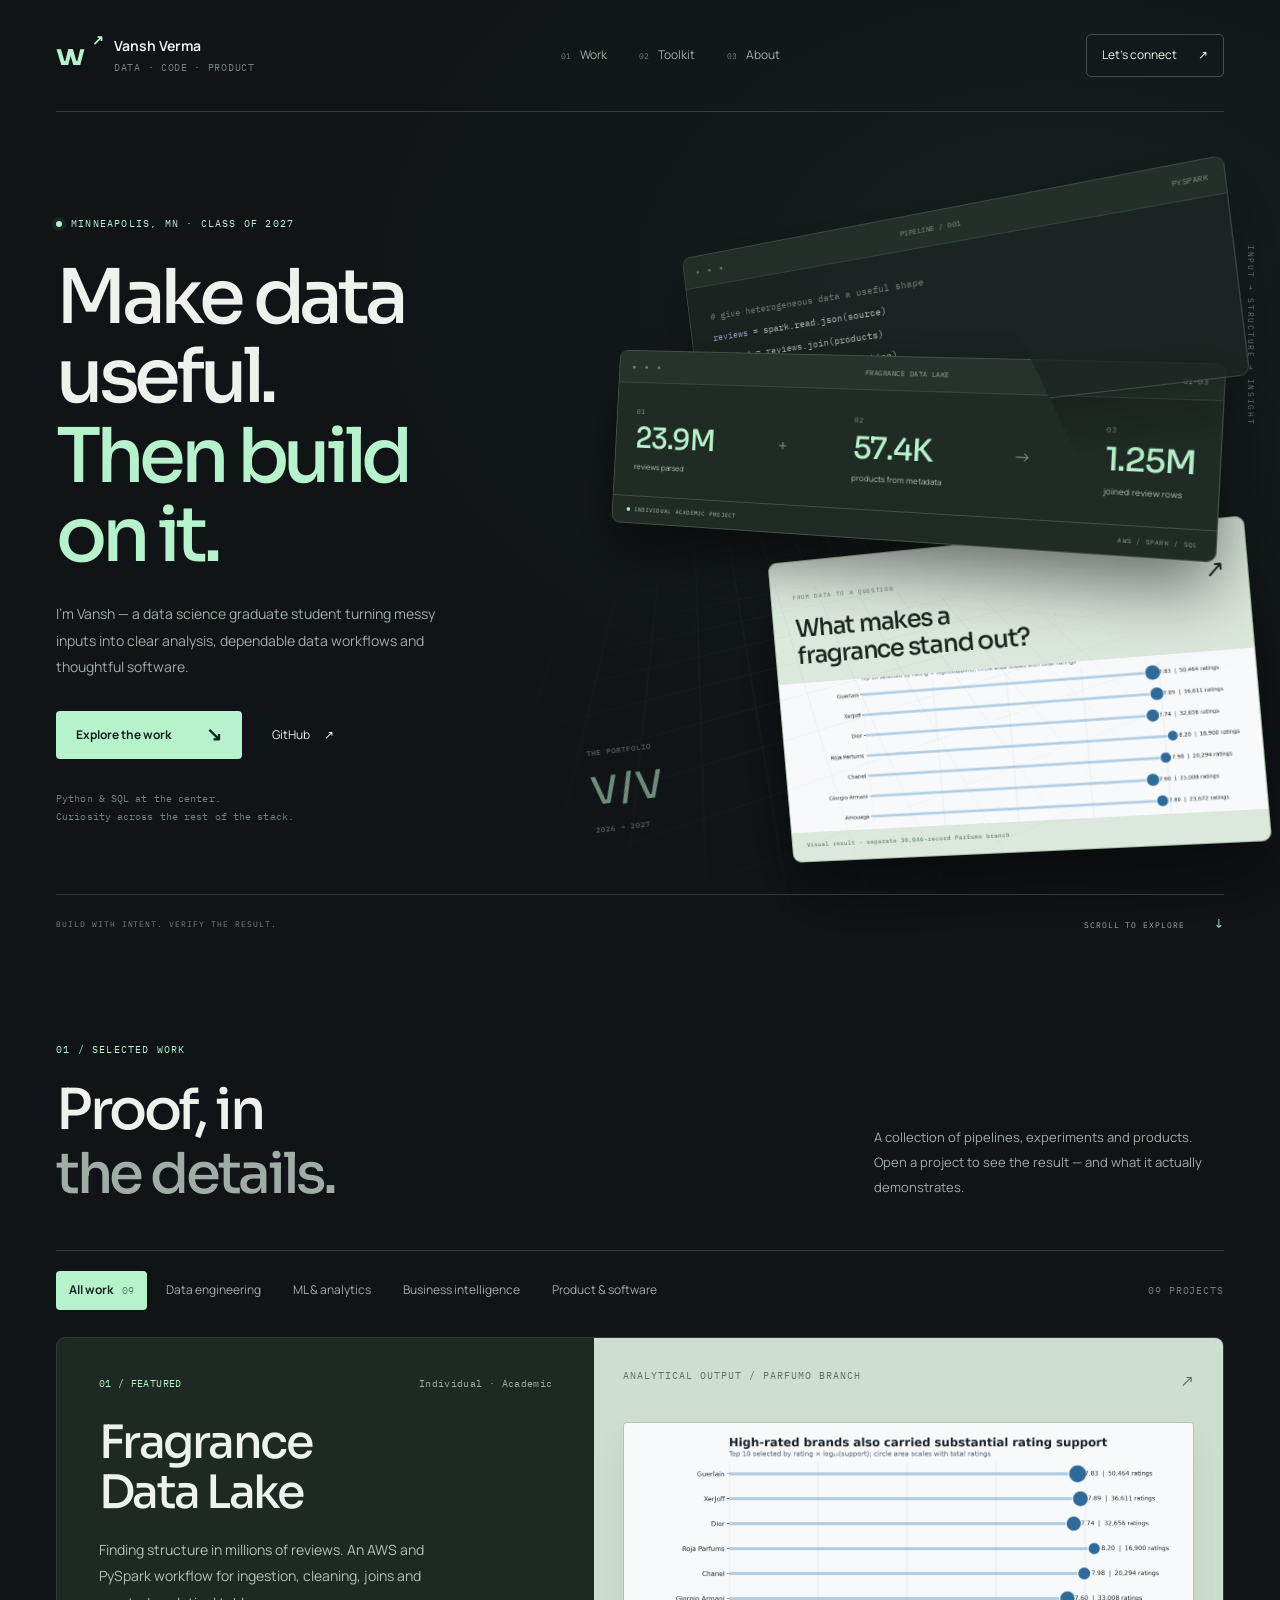
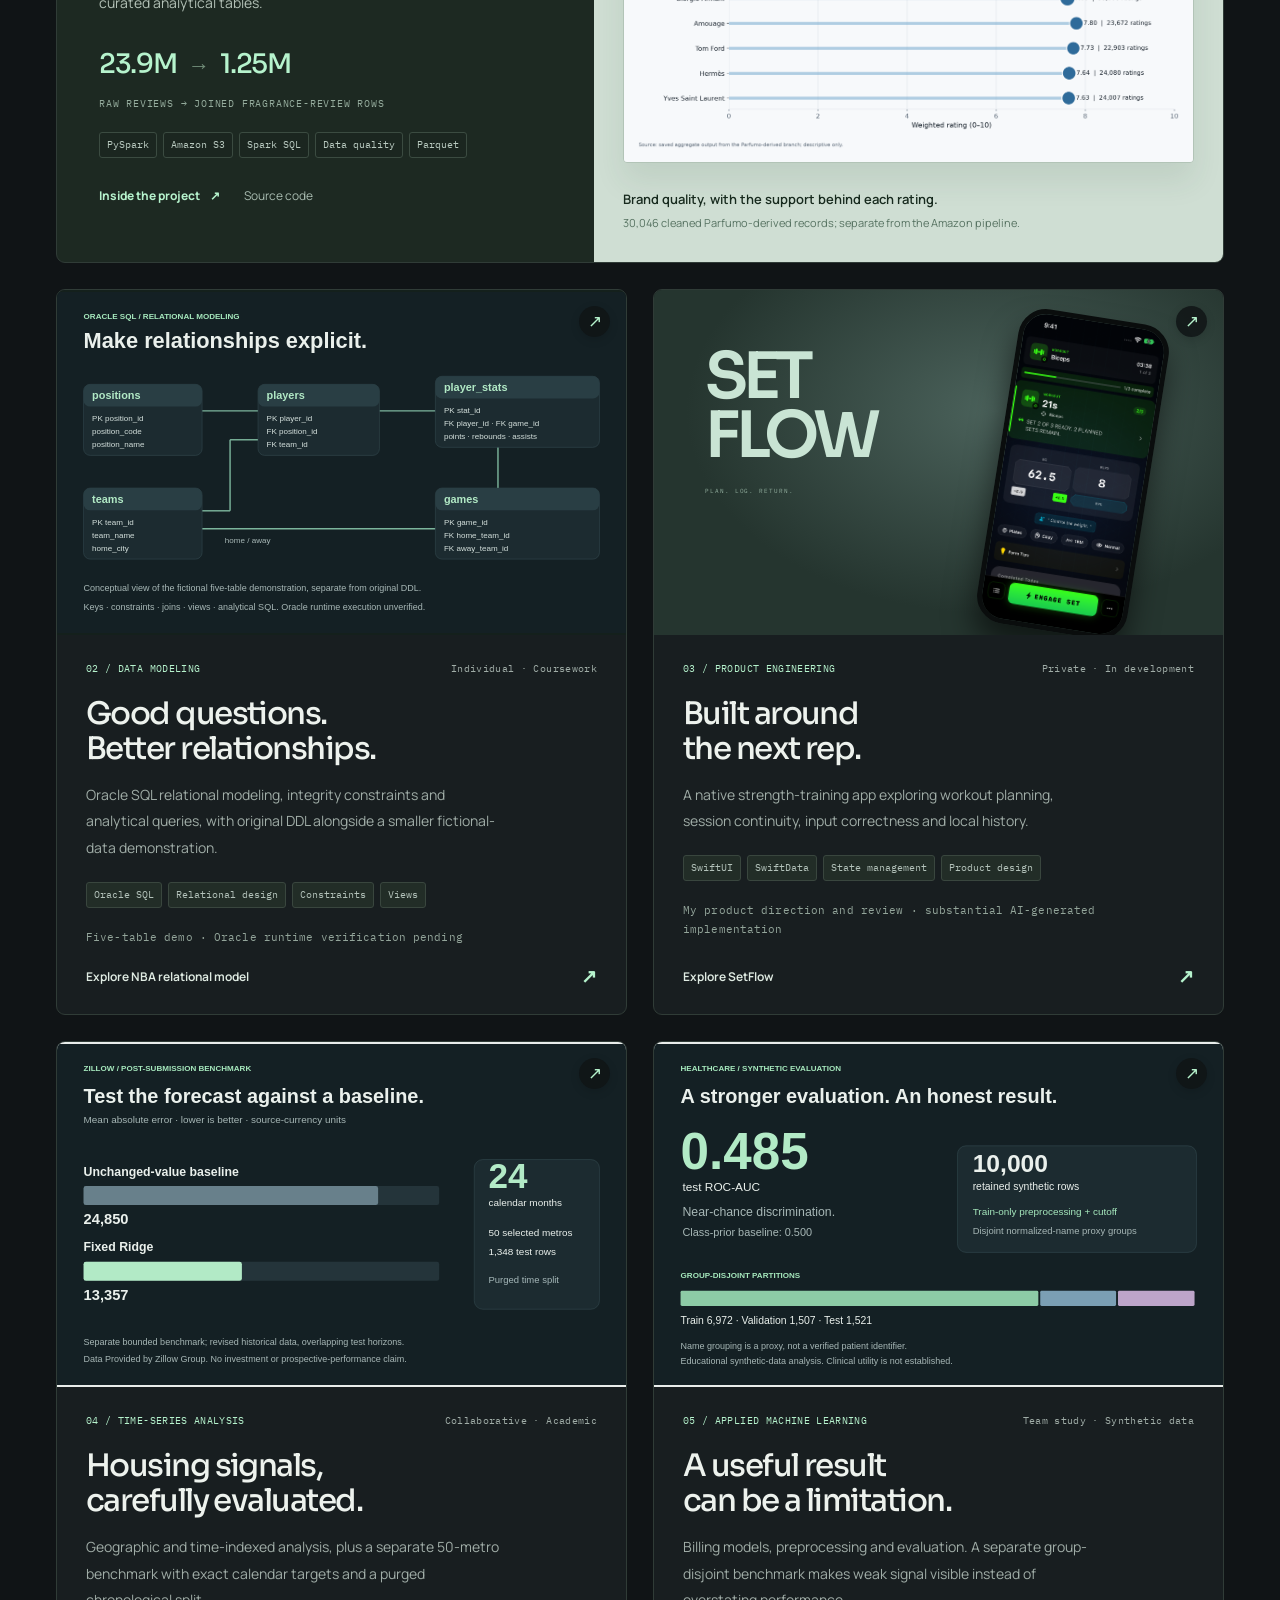
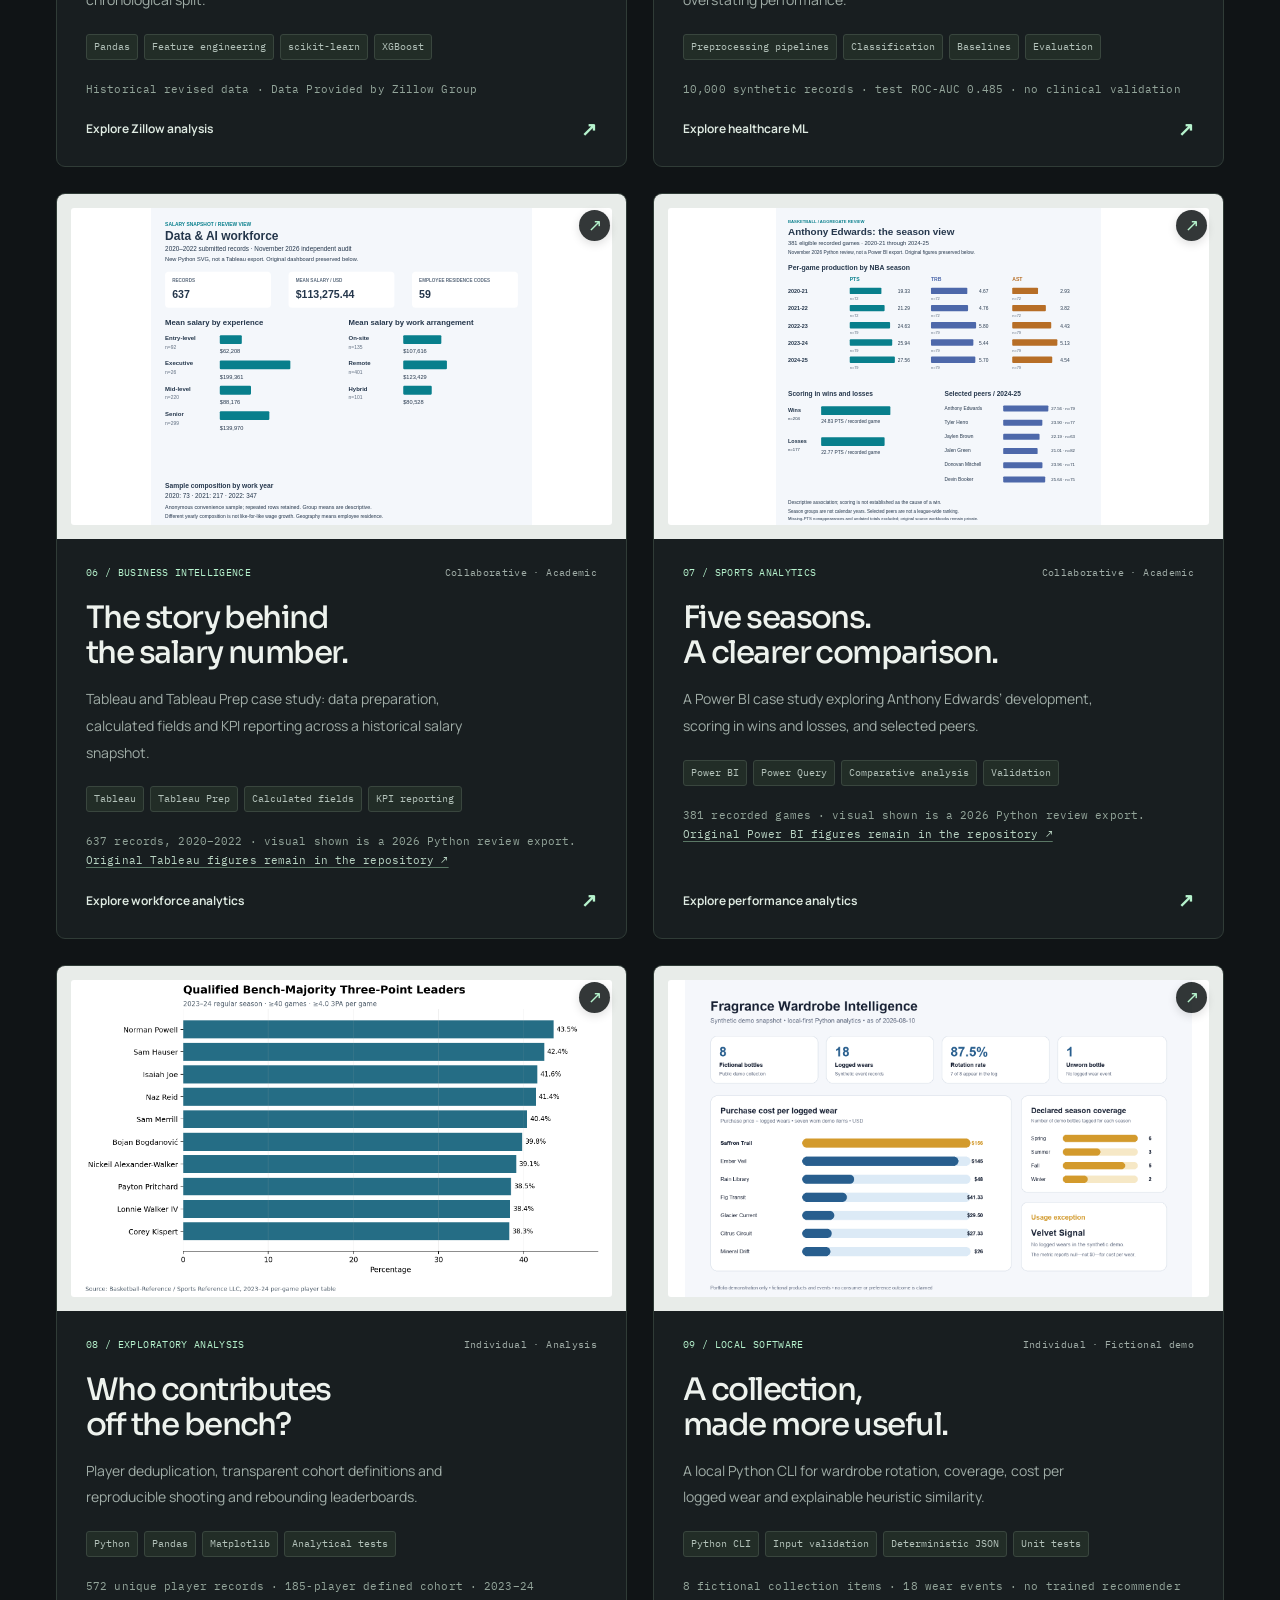
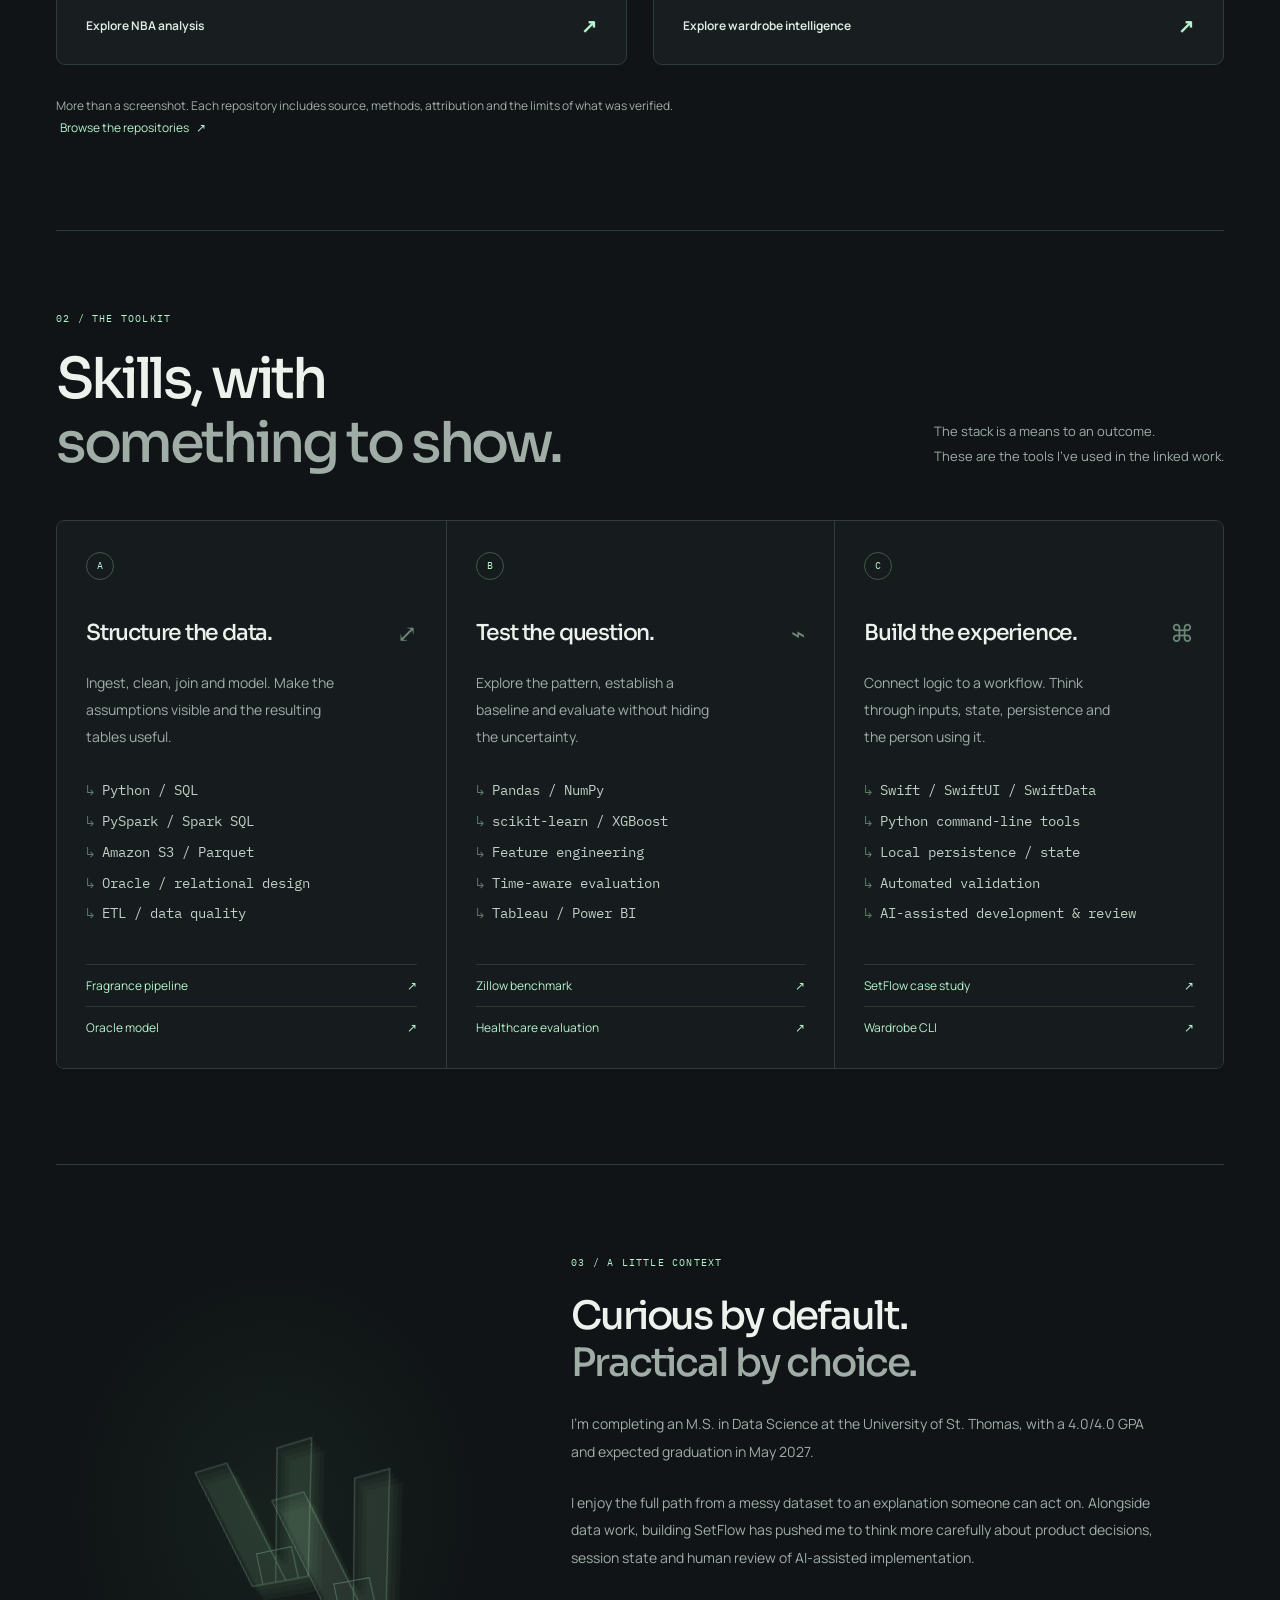
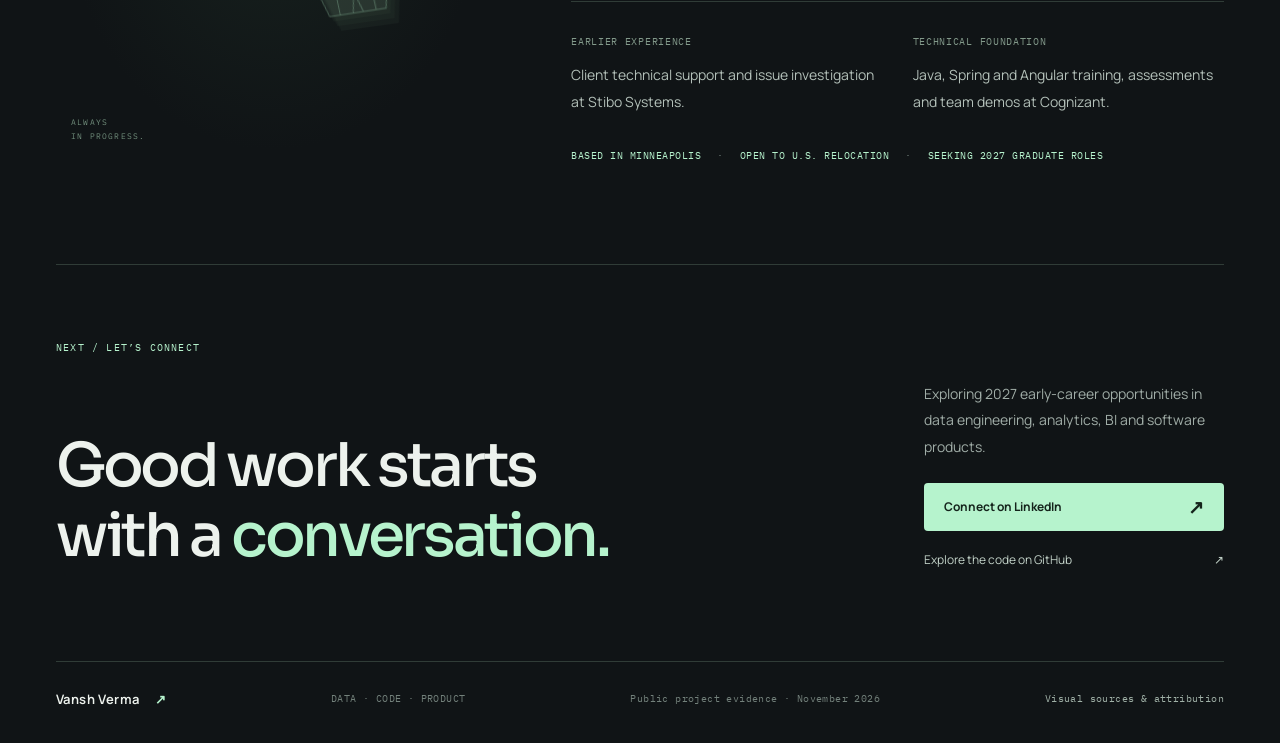
==== docs/index.html @ 603a6f82 "Build visual data and product portfolio for GitHub Pages" ====
<!doctype html>
<html lang="en">
<head>
  <meta charset="utf-8">
  <meta name="viewport" content="width=device-width, initial-scale=1">
  <meta name="theme-color" content="#101416">
  <meta name="description" content="Vansh Verma’s portfolio: Python and SQL data engineering, applied machine learning, business intelligence and thoughtful software products. M.S. Data Science, May 2027.">
  <meta property="og:title" content="Vansh Verma — Data, Code & Product">
  <meta property="og:description" content="From messy data to useful systems. Explore the projects, visual results and decisions behind the work.">
  <meta property="og:type" content="website">
  <title>Vansh Verma — Data, Code & Product</title>
  <link rel="icon" href="assets/favicon.svg" type="image/svg+xml">
  <link rel="preload" href="assets/fonts/sora.ttf" as="font" type="font/ttf" crossorigin>
  <link rel="preload" href="assets/fonts/manrope.ttf" as="font" type="font/ttf" crossorigin>
  <link rel="stylesheet" href="styles.css">
  <script src="app.js" defer></script>
</head>
<body>
  <a class="skip-link" href="#main">Skip to content</a>
  <header class="site-header">
    <a class="identity" href="#" aria-label="Vansh Verma, home"><span class="monogram" aria-hidden="true">vv<span>↗</span></span><span>Vansh Verma<span class="identity-sub">DATA · CODE · PRODUCT</span></span></a>
    <nav aria-label="Main navigation"><a href="#work"><span>01</span> Work</a><a href="#toolkit"><span>02</span> Toolkit</a><a href="#about"><span>03</span> About</a></nav>
    <a class="nav-contact" href="#contact">Let’s connect <span aria-hidden="true">↗</span></a>
  </header>

  <main id="main">
    <section class="hero section-shell" aria-labelledby="hero-title">
      <div class="hero-copy">
        <p class="eyebrow"><span class="status-dot" aria-hidden="true"></span> MINNEAPOLIS, MN · CLASS OF 2027</p>
        <h1 id="hero-title">Make data<br>useful.<br><span>Then build<br class="desktop-break"> on it.</span></h1>
        <p class="hero-intro">I’m Vansh — a data science graduate student turning messy inputs into clear analysis, dependable data workflows and thoughtful software.</p>
        <div class="hero-actions"><a class="button button-mint" href="#work">Explore the work <span aria-hidden="true">↘</span></a><a class="text-link" href="https://github.com/vanshverma0401-wq">GitHub <span aria-hidden="true">↗</span></a></div>
        <p class="hero-note">Python & SQL at the center.<br>Curiosity across the rest of the stack.</p>
      </div>

      <div class="hero-art" aria-label="A visual introduction to the fragrance data project">
        <div class="orbit-label" aria-hidden="true">INPUT → STRUCTURE → INSIGHT</div>
        <div class="depth-stage">
          <div class="depth-grid" aria-hidden="true"></div>
          <div class="data-window window-back" aria-hidden="true">
            <div class="window-bar"><span class="window-dots">● ● ●</span><span>PIPELINE / 001</span><span>PYSPARK</span></div>
            <div class="code-lines"><span class="code-comment"># give heterogeneous data a useful shape</span><br><span class="code-blue">reviews</span> = spark.read.json(source)<br><span class="code-blue">curated</span> = reviews.join(products)<br><span class="code-blue">curated</span>.write.parquet(destination)<br><span class="code-comment"># validate, explain, document</span></div>
          </div>
          <div class="data-window window-pipeline">
            <div class="window-bar"><span class="window-dots">● ● ●</span><span>FRAGRANCE DATA LAKE</span><span>01—03</span></div>
            <div class="pipeline-nodes"><div><span class="node-number">01</span><strong>23.9M</strong><small>reviews parsed</small></div><span class="node-arrow" aria-hidden="true">+</span><div><span class="node-number">02</span><strong>57.4K</strong><small>products from metadata</small></div><span class="node-arrow" aria-hidden="true">→</span><div><span class="node-number">03</span><strong>1.25M</strong><small>joined review rows</small></div></div>
            <div class="pipeline-footer"><span class="tiny-dot" aria-hidden="true"></span> INDIVIDUAL ACADEMIC PROJECT <span>AWS / SPARK / SQL</span></div>
          </div>
          <div class="data-window window-result">
            <div class="result-heading"><span class="mini-label">FROM DATA TO A QUESTION</span><span class="result-symbol" aria-hidden="true">↗</span><h2>What makes a<br>fragrance stand out?</h2></div>
            <img src="assets/projects/fragrance.png" alt="Fragrance brand weighted ratings and rating support from the separate Parfumo-derived analysis" width="1000" height="600" fetchpriority="high">
            <p>Visual result · separate 30,046-record Parfumo branch</p>
          </div>
          <div class="floating-index" aria-hidden="true"><span>THE PORTFOLIO</span><strong>V / V</strong><span>2026 → 2027</span></div>
        </div>
      </div>
      <div class="hero-baseline"><span>BUILD WITH INTENT. VERIFY THE RESULT.</span><a href="#work" aria-label="Scroll to selected work">SCROLL TO EXPLORE <span aria-hidden="true">↓</span></a></div>
    </section>

    <section class="work-section section-shell" id="work" aria-labelledby="work-title">
      <div class="section-heading"><div><p class="eyebrow">01 / SELECTED WORK</p><h2 id="work-title">Proof, in<br><span class="muted-word">the details.</span></h2></div><p>A collection of pipelines, experiments and products.<br>Open a project to see the result — and what it actually demonstrates.</p></div>
      <div class="work-toolbar"><div class="filters" role="group" aria-label="Filter projects" hidden><button type="button" data-filter="all" aria-pressed="true">All work <span>09</span></button><button type="button" data-filter="data" aria-pressed="false">Data engineering</button><button type="button" data-filter="ml" aria-pressed="false">ML & analytics</button><button type="button" data-filter="bi" aria-pressed="false">Business intelligence</button><button type="button" data-filter="product" aria-pressed="false">Product & software</button></div><p class="project-count" aria-live="polite" aria-atomic="true">09 PROJECTS</p></div>

      <div class="project-grid" id="project-grid">
        <article class="project-card project-featured" data-category="data" data-project="fragrance">
          <div class="featured-copy"><div class="project-topline"><span class="project-index">01 / FEATURED</span><span class="project-kind">Individual · Academic</span></div><h3>Fragrance<br>Data Lake</h3><p class="project-description">Finding structure in millions of reviews. An AWS and PySpark workflow for ingestion, cleaning, joins and curated analytical tables.</p><div class="featured-metric"><strong>23.9M <span>→</span> 1.25M</strong><span>RAW REVIEWS → JOINED FRAGRANCE-REVIEW ROWS</span></div><ul class="tags" aria-label="Project skills"><li>PySpark</li><li>Amazon S3</li><li>Spark SQL</li><li>Data quality</li><li>Parquet</li></ul><div class="project-links"><a href="https://github.com/vanshverma0401-wq/fragrance-data-lake-pyspark" data-open="fragrance">Inside the project <span aria-hidden="true">↗</span></a><a href="https://github.com/vanshverma0401-wq/fragrance-data-lake-pyspark/tree/main/src">Source code</a></div></div>
          <a class="featured-image project-image" href="https://github.com/vanshverma0401-wq/fragrance-data-lake-pyspark" data-open="fragrance" aria-label="Explore Fragrance Data Lake and its visual results"><div class="image-caption-top"><span>ANALYTICAL OUTPUT / PARFUMO BRANCH</span><span aria-hidden="true">↗</span></div><img src="assets/projects/fragrance.png" alt="Weighted brand ratings and rating counts in the separate Parfumo analysis" loading="lazy"><p>Brand quality, with the support behind each rating.<br><span>30,046 cleaned Parfumo-derived records; separate from the Amazon pipeline.</span></p></a>
        </article>

        <article class="project-card" data-category="data" data-project="oracle">
          <a class="project-image diagram-image" href="https://github.com/vanshverma0401-wq/nba-oracle-relational-model" data-open="oracle" aria-label="Explore the Oracle relational model"><img src="assets/generated/oracle-schema.svg" alt="Conceptual diagram of the five-table fictional NBA demonstration schema" loading="lazy"><span class="image-open" aria-hidden="true">↗</span></a>
          <div class="card-copy"><div class="project-topline"><span class="project-index">02 / DATA MODELING</span><span class="project-kind">Individual · Coursework</span></div><h3>Good questions.<br>Better relationships.</h3><p>Oracle SQL relational modeling, integrity constraints and analytical queries, with original DDL alongside a smaller fictional-data demonstration.</p><ul class="tags"><li>Oracle SQL</li><li>Relational design</li><li>Constraints</li><li>Views</li></ul><p class="evidence-note">Five-table demo · Oracle runtime verification pending</p><a class="card-link" href="https://github.com/vanshverma0401-wq/nba-oracle-relational-model" data-open="oracle">Explore NBA relational model <span aria-hidden="true">↗</span></a></div>
        </article>

        <article class="project-card setflow-card" data-category="product" data-project="setflow">
          <a class="project-image phone-image" href="https://github.com/vanshverma0401-wq/setflow-product-case-study" data-open="setflow" aria-label="Explore SetFlow product case study"><div class="phone-type" aria-hidden="true">SET<br>FLOW<span>PLAN. LOG. RETURN.</span></div><img src="assets/projects/setflow-active.png" alt="Dated iOS Simulator screenshot of SetFlow active workout logging with synthetic data" loading="lazy"><span class="image-open" aria-hidden="true">↗</span></a>
          <div class="card-copy"><div class="project-topline"><span class="project-index">03 / PRODUCT ENGINEERING</span><span class="project-kind">Private · In development</span></div><h3>Built around<br>the next rep.</h3><p>A native strength-training app exploring workout planning, session continuity, input correctness and local history.</p><ul class="tags"><li>SwiftUI</li><li>SwiftData</li><li>State management</li><li>Product design</li></ul><p class="evidence-note">My product direction and review · substantial AI-generated implementation</p><a class="card-link" href="https://github.com/vanshverma0401-wq/setflow-product-case-study" data-open="setflow">Explore SetFlow <span aria-hidden="true">↗</span></a></div>
        </article>

        <article class="project-card" data-category="ml" data-project="zillow">
          <a class="project-image" href="https://github.com/vanshverma0401-wq/zillow-housing-market-analysis" data-open="zillow" aria-label="Explore Zillow housing analysis"><img src="assets/generated/zillow-benchmark.svg" alt="New historical metro benchmark: Ridge mean absolute error 13,357 versus unchanged-value baseline 24,850" loading="lazy"><span class="image-open" aria-hidden="true">↗</span></a>
          <div class="card-copy"><div class="project-topline"><span class="project-index">04 / TIME-SERIES ANALYSIS</span><span class="project-kind">Collaborative · Academic</span></div><h3>Housing signals,<br>carefully evaluated.</h3><p>Geographic and time-indexed analysis, plus a separate 50-metro benchmark with exact calendar targets and a purged chronological split.</p><ul class="tags"><li>Pandas</li><li>Feature engineering</li><li>scikit-learn</li><li>XGBoost</li></ul><p class="evidence-note">Historical revised data · Data Provided by Zillow Group</p><a class="card-link" href="https://github.com/vanshverma0401-wq/zillow-housing-market-analysis" data-open="zillow">Explore Zillow analysis <span aria-hidden="true">↗</span></a></div>
        </article>

        <article class="project-card" data-category="ml" data-project="healthcare">
          <a class="project-image" href="https://github.com/vanshverma0401-wq/healthcare-ml-operations-analysis" data-open="healthcare" aria-label="Explore the synthetic healthcare ML evaluation"><img src="assets/generated/healthcare-evaluation.svg" alt="Synthetic healthcare benchmark: 10,000 records and test ROC-AUC 0.485, showing weak predictive signal" loading="lazy"><span class="image-open" aria-hidden="true">↗</span></a>
          <div class="card-copy"><div class="project-topline"><span class="project-index">05 / APPLIED MACHINE LEARNING</span><span class="project-kind">Team study · Synthetic data</span></div><h3>A useful result<br>can be a limitation.</h3><p>Billing models, preprocessing and evaluation. A separate group-disjoint benchmark makes weak signal visible instead of overstating performance.</p><ul class="tags"><li>Preprocessing pipelines</li><li>Classification</li><li>Baselines</li><li>Evaluation</li></ul><p class="evidence-note">10,000 synthetic records · test ROC-AUC 0.485 · no clinical validation</p><a class="card-link" href="https://github.com/vanshverma0401-wq/healthcare-ml-operations-analysis" data-open="healthcare">Explore healthcare ML <span aria-hidden="true">↗</span></a></div>
        </article>

        <article class="project-card" data-category="bi" data-project="tableau">
          <a class="project-image chart-image" href="https://github.com/vanshverma0401-wq/ai-workforce-tableau-dashboard" data-open="tableau" aria-label="Explore the workforce salary dashboard"><img src="assets/projects/salary.svg" alt="Python review of 637 historical salary records, with group counts and mean salaries" loading="lazy"><span class="image-open" aria-hidden="true">↗</span></a>
          <div class="card-copy"><div class="project-topline"><span class="project-index">06 / BUSINESS INTELLIGENCE</span><span class="project-kind">Collaborative · Academic</span></div><h3>The story behind<br>the salary number.</h3><p>Tableau and Tableau Prep case study: data preparation, calculated fields and KPI reporting across a historical salary snapshot.</p><ul class="tags"><li>Tableau</li><li>Tableau Prep</li><li>Calculated fields</li><li>KPI reporting</li></ul><p class="evidence-note">637 records, 2020–2022 · visual shown is a 2026 Python review export.<br><a href="https://github.com/vanshverma0401-wq/ai-workforce-tableau-dashboard/blob/main/FIGURE_GALLERY.md">Original Tableau figures remain in the repository ↗</a></p><a class="card-link" href="https://github.com/vanshverma0401-wq/ai-workforce-tableau-dashboard" data-open="tableau">Explore workforce analytics <span aria-hidden="true">↗</span></a></div>
        </article>

        <article class="project-card" data-category="bi" data-project="powerbi">
          <a class="project-image chart-image" href="https://github.com/vanshverma0401-wq/anthony-edwards-power-bi-dashboard" data-open="powerbi" aria-label="Explore Anthony Edwards performance analysis"><img src="assets/projects/basketball.svg" alt="Season averages and separate win/loss scoring means from 381 recorded Anthony Edwards games" loading="lazy"><span class="image-open" aria-hidden="true">↗</span></a>
          <div class="card-copy"><div class="project-topline"><span class="project-index">07 / SPORTS ANALYTICS</span><span class="project-kind">Collaborative · Academic</span></div><h3>Five seasons.<br>A clearer comparison.</h3><p>A Power BI case study exploring Anthony Edwards’ development, scoring in wins and losses, and selected peers.</p><ul class="tags"><li>Power BI</li><li>Power Query</li><li>Comparative analysis</li><li>Validation</li></ul><p class="evidence-note">381 recorded games · visual shown is a 2026 Python review export.<br><a href="https://github.com/vanshverma0401-wq/anthony-edwards-power-bi-dashboard#complete-figure-gallery">Original Power BI figures remain in the repository ↗</a></p><a class="card-link" href="https://github.com/vanshverma0401-wq/anthony-edwards-power-bi-dashboard" data-open="powerbi">Explore performance analytics <span aria-hidden="true">↗</span></a></div>
        </article>

        <article class="project-card" data-category="ml" data-project="nba">
          <a class="project-image chart-image" href="https://github.com/vanshverma0401-wq/nba-bench-impact-analysis" data-open="nba" aria-label="Explore NBA bench impact analysis"><img src="assets/projects/nba.png" alt="Qualified bench-majority three-point shooting leaders in the 2023–24 NBA regular season" loading="lazy"><span class="image-open" aria-hidden="true">↗</span></a>
          <div class="card-copy"><div class="project-topline"><span class="project-index">08 / EXPLORATORY ANALYSIS</span><span class="project-kind">Individual · Analysis</span></div><h3>Who contributes<br>off the bench?</h3><p>Player deduplication, transparent cohort definitions and reproducible shooting and rebounding leaderboards.</p><ul class="tags"><li>Python</li><li>Pandas</li><li>Matplotlib</li><li>Analytical tests</li></ul><p class="evidence-note">572 unique player records · 185-player defined cohort · 2023–24</p><a class="card-link" href="https://github.com/vanshverma0401-wq/nba-bench-impact-analysis" data-open="nba">Explore NBA analysis <span aria-hidden="true">↗</span></a></div>
        </article>

        <article class="project-card" data-category="product" data-project="wardrobe">
          <a class="project-image chart-image" href="https://github.com/vanshverma0401-wq/fragrance-wardrobe-intelligence" data-open="wardrobe" aria-label="Explore Fragrance Wardrobe Intelligence"><img src="assets/projects/wardrobe.png" alt="Fictional fragrance wardrobe demo showing rotation, coverage and cost per logged wear" loading="lazy"><span class="image-open" aria-hidden="true">↗</span></a>
          <div class="card-copy"><div class="project-topline"><span class="project-index">09 / LOCAL SOFTWARE</span><span class="project-kind">Individual · Fictional demo</span></div><h3>A collection,<br>made more useful.</h3><p>A local Python CLI for wardrobe rotation, coverage, cost per logged wear and explainable heuristic similarity.</p><ul class="tags"><li>Python CLI</li><li>Input validation</li><li>Deterministic JSON</li><li>Unit tests</li></ul><p class="evidence-note">8 fictional collection items · 18 wear events · no trained recommender</p><a class="card-link" href="https://github.com/vanshverma0401-wq/fragrance-wardrobe-intelligence" data-open="wardrobe">Explore wardrobe intelligence <span aria-hidden="true">↗</span></a></div>
        </article>
      </div>
      <p class="work-footer">More than a screenshot. Each repository includes source, methods, attribution and the limits of what was verified. <a href="https://github.com/vanshverma0401-wq?tab=repositories">Browse the repositories <span aria-hidden="true">↗</span></a></p>
    </section>

    <section class="toolkit-section section-shell" id="toolkit" aria-labelledby="toolkit-title">
      <div class="section-heading"><div><p class="eyebrow">02 / THE TOOLKIT</p><h2 id="toolkit-title">Skills, with<br><span class="muted-word">something to show.</span></h2></div><p>The stack is a means to an outcome.<br>These are the tools I’ve used in the linked work.</p></div>
      <div class="skill-grid">
        <article><span class="skill-number">A</span><div class="skill-heading"><h3>Structure the data.</h3><span aria-hidden="true">⤢</span></div><p>Ingest, clean, join and model. Make the assumptions visible and the resulting tables useful.</p><ul class="skill-list"><li>Python / SQL</li><li>PySpark / Spark SQL</li><li>Amazon S3 / Parquet</li><li>Oracle / relational design</li><li>ETL / data quality</li></ul><a href="https://github.com/vanshverma0401-wq/fragrance-data-lake-pyspark">Fragrance pipeline <span aria-hidden="true">↗</span></a><a href="https://github.com/vanshverma0401-wq/nba-oracle-relational-model">Oracle model <span aria-hidden="true">↗</span></a></article>
        <article><span class="skill-number">B</span><div class="skill-heading"><h3>Test the question.</h3><span aria-hidden="true">⌁</span></div><p>Explore the pattern, establish a baseline and evaluate without hiding the uncertainty.</p><ul class="skill-list"><li>Pandas / NumPy</li><li>scikit-learn / XGBoost</li><li>Feature engineering</li><li>Time-aware evaluation</li><li>Tableau / Power BI</li></ul><a href="https://github.com/vanshverma0401-wq/zillow-housing-market-analysis/blob/main/REPLAY_EXTENSION.md">Zillow benchmark <span aria-hidden="true">↗</span></a><a href="https://github.com/vanshverma0401-wq/healthcare-ml-operations-analysis/blob/main/REPLAY_EXTENSION.md">Healthcare evaluation <span aria-hidden="true">↗</span></a></article>
        <article><span class="skill-number">C</span><div class="skill-heading"><h3>Build the experience.</h3><span aria-hidden="true">⌘</span></div><p>Connect logic to a workflow. Think through inputs, state, persistence and the person using it.</p><ul class="skill-list"><li>Swift / SwiftUI / SwiftData</li><li>Python command-line tools</li><li>Local persistence / state</li><li>Automated validation</li><li>AI-assisted development & review</li></ul><a href="https://github.com/vanshverma0401-wq/setflow-product-case-study">SetFlow case study <span aria-hidden="true">↗</span></a><a href="https://github.com/vanshverma0401-wq/fragrance-wardrobe-intelligence">Wardrobe CLI <span aria-hidden="true">↗</span></a></article>
      </div>
    </section>

    <section class="about-section section-shell" id="about" aria-labelledby="about-title">
      <div class="about-mark" aria-hidden="true"><span>v</span><span>v</span><small>ALWAYS<br>IN PROGRESS.</small></div>
      <div class="about-copy"><p class="eyebrow">03 / A LITTLE CONTEXT</p><h2 id="about-title">Curious by default.<br><span class="muted-word">Practical by choice.</span></h2><p>I’m completing an M.S. in Data Science at the University of St. Thomas, with a 4.0/4.0 GPA and expected graduation in May 2027.</p><p>I enjoy the full path from a messy dataset to an explanation someone can act on. Alongside data work, building SetFlow has pushed me to think more carefully about product decisions, session state and human review of AI-assisted implementation.</p><div class="background-notes"><div><span>EARLIER EXPERIENCE</span><p>Client technical support and issue investigation at Stibo Systems.</p></div><div><span>TECHNICAL FOUNDATION</span><p>Java, Spring and Angular training, assessments and team demos at Cognizant.</p></div></div><div class="about-meta"><span>BASED IN MINNEAPOLIS</span><span>OPEN TO U.S. RELOCATION</span><span>SEEKING 2027 GRADUATE ROLES</span></div></div>
    </section>

    <section class="contact-section section-shell" id="contact" aria-labelledby="contact-title"><p class="eyebrow">NEXT / LET’S CONNECT</p><div class="contact-layout"><h2 id="contact-title">Good work starts<br>with a <span>conversation.</span></h2><div><p>Exploring 2027 early-career opportunities in data engineering, analytics, BI and software products.</p><a class="button button-mint" href="https://www.linkedin.com/in/vansh-verma-403377333/">Connect on LinkedIn <span aria-hidden="true">↗</span></a><a class="contact-github" href="https://github.com/vanshverma0401-wq">Explore the code on GitHub <span aria-hidden="true">↗</span></a></div></div></section>
  </main>

  <footer class="site-footer section-shell"><a class="footer-name" href="#">Vansh Verma <span aria-hidden="true">↗</span></a><span>DATA · CODE · PRODUCT</span><p>Public project evidence · November 2026</p><a href="assets/provenance.json">Visual sources & attribution</a></footer>

  <dialog id="case-dialog" aria-labelledby="dialog-title"><div class="dialog-shell"><button class="dialog-close" type="button" aria-label="Close project case study">Close <span aria-hidden="true">×</span></button><div id="dialog-content"></div></div></dialog>
</body>
</html>
---- docs/styles.css ----
@font-face{font-family:Sora;src:url('assets/fonts/sora.ttf') format('truetype');font-style:normal;font-weight:100 800;font-display:swap}
@font-face{font-family:Manrope;src:url('assets/fonts/manrope.ttf') format('truetype');font-style:normal;font-weight:200 800;font-display:swap}
@font-face{font-family:'IBM Plex Mono';src:url('assets/fonts/plex-mono.ttf') format('truetype');font-style:normal;font-weight:400;font-display:swap}
:root{--bg:#101416;--panel:#181e20;--panel-light:#20282a;--ink:#edf2ed;--muted:#a0ada7;--quiet:#73817b;--mint:#b6f3cd;--blue:#b3c8e4;--line:#303c37;--font-body:Manrope,Helvetica,sans-serif;--font-display:Sora,Helvetica,sans-serif;--font-mono:'IBM Plex Mono',monospace;--shell:1400px}
*{box-sizing:border-box}html{scroll-behavior:smooth;scroll-padding-top:100px}body{margin:0;background:var(--bg);color:var(--ink);font-family:var(--font-body);font-size:15px;line-height:1.7;-webkit-font-smoothing:antialiased}body::before{content:"";position:absolute;inset:0 0 auto;height:1000px;pointer-events:none;z-index:-1;background:radial-gradient(ellipse at 82% 28%,#25403940,transparent 47%)}[hidden]{display:none!important}a{color:inherit;text-decoration:none}button{font:inherit;color:inherit}img{max-width:100%;display:block}button,a{-webkit-tap-highlight-color:transparent}button{cursor:pointer}button:disabled{cursor:default}::selection{background:var(--mint);color:var(--bg)}:focus-visible{outline:2px solid var(--mint);outline-offset:5px}h1,h2,h3,p{margin:0}h1,h2,h3{font-family:var(--font-display);font-weight:500;line-height:1.13;letter-spacing:-.055em}ul{margin:0;padding:0;list-style:none}.section-shell{width:min(var(--shell),calc(100% - 112px));margin-inline:auto}.eyebrow{font-family:var(--font-mono);font-size:10px;letter-spacing:.12em;font-weight:400;line-height:1.6;color:var(--mint)}.muted-word{color:var(--muted)}.skip-link{position:fixed;top:-100px;left:20px;padding:12px 20px;background:var(--mint);color:var(--bg);z-index:100}.skip-link:focus{top:12px}
.site-header{max-width:var(--shell);width:calc(100% - 112px);height:112px;display:flex;align-items:center;justify-content:space-between;margin:auto;border-bottom:1px solid var(--line)}.identity{display:flex;align-items:center;gap:15px;font-weight:650;font-size:14px;line-height:1.4}.identity-sub{display:block;color:var(--quiet);font:8px/1.5 var(--font-mono);letter-spacing:.16em;margin-top:5px}.monogram{position:relative;font-family:var(--font-display);font-size:29px;letter-spacing:-.16em;font-weight:650;color:var(--mint);width:43px}.monogram>span{font-size:14px;position:absolute;top:-4px;right:0}.site-header nav{display:flex;gap:32px;font-size:12px}.site-header nav a{color:var(--muted);transition:color .2s}.site-header nav a:hover,.text-link:hover{color:var(--mint)}.site-header nav span{font:8px var(--font-mono);margin-right:7px;color:var(--quiet)}.nav-contact{font-size:12px;border:1px solid #42504a;border-radius:5px;padding:10px 15px;display:flex;gap:21px;align-items:center}.nav-contact:hover{border-color:var(--mint);color:var(--mint)}
.hero{min-height:850px;position:relative;display:grid;grid-template-columns:1fr 1fr;gap:10px;padding-top:73px;padding-bottom:104px;align-items:center}.hero-copy{position:relative;z-index:2}.hero .eyebrow{display:flex;align-items:center;gap:9px;margin-bottom:26px}.status-dot{width:6px;height:6px;background:var(--mint);border-radius:100%;box-shadow:0 0 0 4px #b6f3cd12}.hero h1{font-size:clamp(60px,5.9vw,88px);line-height:1.05;letter-spacing:-.07em}.hero h1>span{color:var(--mint)}.hero-intro{max-width:395px;margin-top:26px;font-size:14px;line-height:1.9;color:var(--muted)}.hero-actions{display:flex;align-items:center;gap:30px;margin-top:30px}.button{display:inline-flex;align-items:center;justify-content:space-between;gap:35px;min-height:48px;padding:13px 20px;font-size:12px;font-weight:700;border-radius:4px;transition:transform .2s,background .2s}.button-mint{background:var(--mint);color:#14231b}.button-mint:hover{background:#c9ffdc;transform:translateY(-2px)}.button span{font-size:19px;line-height:1}.text-link{font-size:12px;color:var(--ink);display:flex;gap:14px;align-items:center}.hero-note{font-family:var(--font-mono);font-size:9px;line-height:1.85;letter-spacing:.01em;color:var(--quiet);margin-top:31px}.hero-art{align-self:stretch;position:relative;min-height:625px;perspective:1400px;margin-left:-6%;margin-right:-4%}.orbit-label{position:absolute;right:-9px;top:60px;writing-mode:vertical-rl;font:8px var(--font-mono);letter-spacing:.21em;color:var(--quiet)}.depth-stage{height:100%;min-height:625px;position:relative;transform-style:preserve-3d;transform:rotateY(var(--pointer-y,0deg)) rotateX(var(--pointer-x,0deg));transition:transform .5s ease-out}.depth-grid{position:absolute;width:106%;height:85%;left:-8%;top:19%;transform:perspective(700px) rotateX(59deg) rotateZ(-22deg);background-image:linear-gradient(#6e998218 1px,transparent 1px),linear-gradient(90deg,#6e998218 1px,transparent 1px);background-size:38px 38px;mask-image:radial-gradient(ellipse,#000 10%,transparent 70%)}.data-window{position:absolute;border:1px solid #425148;background:#1c2422;box-shadow:0 24px 60px #0005;border-radius:9px;overflow:hidden}.window-bar{height:34px;display:flex;align-items:center;justify-content:space-between;padding:0 14px;border-bottom:1px solid #3a4840;background:#26322c;font:7px var(--font-mono);letter-spacing:.07em;color:#9eada2}.window-dots{letter-spacing:3px;color:#718878;font-size:7px}.window-back{width:87%;left:8%;top:26px;transform:rotate(-7deg) perspective(1000px) rotateY(-12deg);opacity:.82}.code-lines{padding:22px 25px 27px;font:10px/2.3 var(--font-mono);color:#d1ddd4;white-space:nowrap}.code-comment{color:#7b9180}.code-blue{color:#b3c8e4}.window-pipeline{width:96%;top:171px;left:-3%;transform:rotate(3deg) perspective(1000px) rotateY(-8deg);z-index:2;background:#202b24;box-shadow:0 25px 65px #0008}.pipeline-nodes{padding:26px 22px 25px;display:flex;align-items:center;justify-content:space-between;gap:10px}.pipeline-nodes>div{display:flex;flex-direction:column}.node-number{font:7px var(--font-mono);color:#82978a;letter-spacing:.15em;margin-bottom:7px}.pipeline-nodes strong{font:500 clamp(22px,2.4vw,34px)/1.1 var(--font-display);letter-spacing:-.04em;color:var(--mint)}.pipeline-nodes small{font-size:8px;color:#b6c4b9;margin-top:6px}.node-arrow{color:#789484;font-size:17px}.pipeline-footer{display:flex;align-items:center;gap:5px;padding:10px 16px;border-top:1px solid #405047;font:6px var(--font-mono);letter-spacing:.04em;color:#b3c4b6}.pipeline-footer>span:last-child{margin-left:auto;color:#8f9e93}.tiny-dot{width:4px;height:4px;border-radius:50%;background:var(--mint)}.window-result{width:75%;right:0;top:355px;z-index:3;transform:rotate(-5deg) perspective(1000px) rotateY(-6deg);background:#dce7dd;color:#18231c;border-color:#a2baa4;box-shadow:0 35px 65px #0007}.result-heading{padding:21px 23px 13px;position:relative}.mini-label{font:6px var(--font-mono);letter-spacing:.11em;color:#5d7662}.result-heading h2{font-size:25px;line-height:1.15;letter-spacing:-.05em;margin-top:9px}.result-symbol{position:absolute;right:21px;top:29px;font-size:22px}.window-result img{width:100%;height:155px;object-fit:cover;object-position:center 20%;background:white}.window-result p{font:6px/1.6 var(--font-mono);padding:9px 15px 11px;color:#44664a}.floating-index{position:absolute;left:-3%;bottom:4%;transform:rotate(-7deg);display:flex;flex-direction:column;gap:10px}.floating-index>span{font:7px var(--font-mono);letter-spacing:.14em;color:var(--quiet)}.floating-index strong{font:500 38px var(--font-display);letter-spacing:-.08em;color:#6e8c7b}.hero-baseline{position:absolute;bottom:30px;left:0;right:0;display:flex;justify-content:space-between;align-items:center;border-top:1px solid var(--line);padding-top:20px;font:8px var(--font-mono);letter-spacing:.12em;color:var(--quiet)}.hero-baseline a{color:var(--muted)}.hero-baseline a>span{margin-left:24px;color:var(--mint);font-size:13px}
.work-section{padding-top:80px;padding-bottom:90px}.section-heading{display:flex;justify-content:space-between;align-items:flex-end;gap:40px;margin-bottom:45px}.section-heading .eyebrow{margin-bottom:20px}.section-heading h2{font-size:clamp(42px,4.4vw,62px);letter-spacing:-.06em}.section-heading>p{font-size:12px;line-height:1.9;color:var(--muted);max-width:350px;padding-bottom:6px}.work-toolbar{display:flex;align-items:center;justify-content:space-between;gap:22px;border-top:1px solid var(--line);padding:20px 0 27px}.filters{display:flex;flex-wrap:wrap;gap:6px}.filters button{border:1px solid transparent;background:none;font-size:10px;padding:8px 12px;color:var(--muted);border-radius:4px;white-space:nowrap;transition:background .2s,color .2s}.filters button:hover{color:var(--ink)}.filters button[aria-pressed=true]{background:var(--mint);color:#17291e;font-weight:700}.filters button>span{font:8px var(--font-mono);margin-left:7px;opacity:.6}.project-count{font:8px var(--font-mono);letter-spacing:.09em;white-space:nowrap;color:var(--quiet)}.project-grid{display:grid;grid-template-columns:repeat(2,minmax(0,1fr));gap:26px}.project-card{min-width:0;border:1px solid var(--line);border-radius:9px;background:var(--panel);overflow:hidden;transition:border-color .25s,transform .25s;display:flex;flex-direction:column}.project-card:hover{border-color:#607a6b;transform:translateY(-3px)}.project-card.project-featured{grid-column:1/-1;display:grid;grid-template-columns:1fr 1.17fr;background:#1d2922}.featured-copy{padding:38px 42px 35px}.project-topline{display:flex;align-items:center;justify-content:space-between;gap:12px;font-family:var(--font-mono);font-size:7px;line-height:1.5;letter-spacing:.07em}.project-index{color:var(--mint)}.project-kind{color:var(--muted);text-align:right}.project-featured h3{font-size:46px;line-height:1.1;margin-top:26px}.project-description{font-size:12px;line-height:1.9;margin-top:19px;color:#b2c0b6;max-width:335px}.featured-metric{margin-top:25px;display:flex;flex-direction:column;gap:7px}.featured-metric>strong{font-family:var(--font-display);font-size:27px;font-weight:500;letter-spacing:-.05em;color:var(--mint)}.featured-metric>strong span{font-size:22px;color:#718d79;padding:0 7px}.featured-metric>span{font:6px var(--font-mono);color:#95ac9d;letter-spacing:.08em}.tags{display:flex;flex-wrap:wrap;gap:6px;margin-top:20px}.tags>li{font:8px/1.4 var(--font-mono);color:#b9cac0;border:1px solid #3b4b41;background:#1a241e80;padding:5px 7px;border-radius:3px}.project-links{display:flex;gap:24px;align-items:center;margin-top:28px;font-size:10px}.project-links>a:first-child{font-weight:750;color:var(--mint)}.project-links span{margin-left:8px}.project-links>a:last-child{color:#a8bbb0;font-size:9px}.project-image{display:block;position:relative;background:#e9edeb;overflow:hidden;aspect-ratio:1.65}.project-image>img{width:100%;height:100%;object-fit:contain;transition:transform .5s cubic-bezier(.2,.7,.2,1)}.project-image:hover>img{transform:scale(1.025)}.featured-image{display:flex;flex-direction:column;aspect-ratio:auto;justify-content:center;padding:29px;background:#cfded3;color:#172a1e;gap:25px}.featured-image>img{height:auto;width:100%;object-fit:contain;border:1px solid #b2c4b7;border-radius:4px;box-shadow:0 18px 30px #27473118}.image-caption-top{display:flex;justify-content:space-between;font:7px var(--font-mono);letter-spacing:.1em;color:#56745e}.image-caption-top span:last-child{font-size:18px}.featured-image>p{font-size:11px;font-weight:600;line-height:1.7}.featured-image>p>span{display:block;font-size:8px;font-weight:400;color:#577362;margin-top:4px}.image-open{position:absolute;right:16px;top:16px;display:grid;place-items:center;width:31px;height:31px;border-radius:50%;background:#101416d9;color:var(--mint);font-size:17px;box-shadow:0 3px 10px #0002}.card-copy{padding:26px 29px 27px;display:flex;flex-direction:column;flex:1}.card-copy h3{font-size:31px;margin-top:20px;letter-spacing:-.05em}.card-copy>p:not(.evidence-note){font-size:11px;line-height:1.9;color:var(--muted);margin-top:16px;max-width:415px}.card-copy .tags{margin-top:20px}.card-copy .tags>li{font-size:7px;color:#b3c2ba;background:#222d27;border-color:#39463e}.evidence-note{font:7px/1.8 var(--font-mono);letter-spacing:.01em;color:#93a59a;margin-top:20px}.card-link{display:flex;align-items:center;justify-content:space-between;gap:15px;padding-top:20px;margin-top:auto;font-size:10px;font-weight:650;color:#dfebe2}.card-link span{color:var(--mint);font-size:19px;line-height:1}.card-link:hover{color:var(--mint)}.diagram-image{background:#14201c}.chart-image{padding:14px;background:#e8ece9}.chart-image>img{object-position:center;background:#fff;border-radius:3px}.phone-image{background:radial-gradient(ellipse at 60% 35%,#4b625b,#25352f 64%);display:flex;align-items:center;justify-content:flex-end;padding:25px 13% 0;isolation:isolate}.phone-image>img{width:36%;height:auto;max-height:none;object-fit:cover;align-self:flex-start;border:5px solid #0a0d0d;border-radius:28px;box-shadow:0 20px 30px #0008;transform:rotate(9deg);position:relative;z-index:1}.phone-image:hover>img{transform:rotate(6deg) translateY(-4px)}.phone-type{position:absolute;left:9%;top:17%;font-family:var(--font-display);font-size:clamp(38px,5vw,68px);line-height:.91;font-weight:600;letter-spacing:-.085em;color:#c9e4d4}.phone-type>span{display:block;font:6px var(--font-mono);letter-spacing:.15em;margin-top:22px;color:#91ad9d}.work-footer{font-size:10px;line-height:1.9;color:var(--muted);max-width:750px;margin-top:30px}.work-footer a{display:inline-block;color:var(--mint);margin-left:4px}.work-footer a>span{margin-left:5px}
.toolkit-section{padding-top:80px;padding-bottom:95px;border-top:1px solid var(--line)}.skill-grid{display:grid;grid-template-columns:repeat(3,1fr);border:1px solid var(--line);border-radius:8px;overflow:hidden}.skill-grid article{padding:31px 29px 29px;background:#161c1d;min-width:0;display:flex;flex-direction:column}.skill-grid article+article{border-left:1px solid var(--line)}.skill-number{font:9px var(--font-mono);color:var(--mint);display:grid;place-items:center;width:28px;height:28px;border:1px solid #435749;border-radius:50%;margin-bottom:33px}.skill-heading{display:flex;justify-content:space-between;align-items:center;gap:10px}.skill-heading h3{font-size:22px;letter-spacing:-.055em}.skill-heading>span{color:#6c8878;font-size:24px}.skill-grid article>p{font-size:10px;color:var(--muted);line-height:1.9;margin-top:17px;max-width:250px}.skill-list{margin:25px 0 25px;font:9px/2.5 var(--font-mono);color:#c0cfc5;flex:1}.skill-list>li::before{content:"↳";color:#607e69;margin-right:8px}.skill-grid article>a{font-size:9px;color:var(--mint);display:flex;justify-content:space-between;border-top:1px solid #2c3931;padding-top:11px;margin-top:10px}.about-section{display:grid;grid-template-columns:.8fr 1.2fr;gap:80px;padding-top:90px;padding-bottom:100px;border-top:1px solid var(--line)}.about-mark{position:relative;min-height:360px;display:flex;align-items:center;justify-content:center;gap:0;background:radial-gradient(ellipse,#243a2d55,transparent 67%);overflow:hidden}.about-mark>span{font-family:var(--font-display);font-size:230px;font-weight:700;letter-spacing:-.22em;line-height:1;color:#b6f3cd09;-webkit-text-stroke:1px #b6f3cd4a;transform:perspective(500px) rotateY(-25deg) rotate(-13deg);text-shadow:3px 5px #b6f3cd08,6px 10px #b6f3cd08,9px 15px #b6f3cd08}.about-mark>span+span{transform:perspective(500px) rotateY(-25deg) rotate(-13deg) translateY(30px);color:#b6f3cd0c;margin-left:-16px}.about-mark small{position:absolute;bottom:20px;left:15px;color:#708d7b;font:8px/1.8 var(--font-mono);letter-spacing:.15em}.about-copy .eyebrow{margin-bottom:22px}.about-copy h2{font-size:39px;line-height:1.2}.about-copy>p:not(.eyebrow){font-size:12px;line-height:1.95;margin-top:24px;color:var(--muted);max-width:590px}.background-notes{display:grid;grid-template-columns:1fr 1fr;gap:30px;margin-top:30px;padding-top:25px;border-top:1px solid var(--line)}.background-notes span{font:7px var(--font-mono);letter-spacing:.07em;color:#82998a}.background-notes p{font-size:10px;color:#b3c0b9;line-height:1.9;margin-top:10px}.about-meta{display:flex;gap:16px;flex-wrap:wrap;margin-top:32px;font:6px/1.6 var(--font-mono);color:var(--mint);letter-spacing:.05em}.about-meta>span+span::before{content:"·";margin-right:16px;color:var(--quiet)}.contact-section{border-top:1px solid var(--line);padding-top:75px;padding-bottom:90px}.contact-section .eyebrow{margin-bottom:25px}.contact-layout{display:grid;grid-template-columns:1.45fr 1fr;gap:60px;align-items:end}.contact-layout h2{font-size:clamp(35px,4.7vw,66px);line-height:1.16}.contact-layout h2>span{color:var(--mint)}.contact-layout>div{max-width:300px;justify-self:end}.contact-layout>div>p{color:var(--muted);font-size:11px;line-height:1.9;margin-bottom:23px}.contact-layout .button{width:100%;gap:20px}.contact-github{display:flex;justify-content:space-between;font-size:10px;color:#c2d2c8;margin-top:19px}.contact-github:hover{color:var(--mint)}.site-footer{display:flex;justify-content:space-between;align-items:center;gap:20px;flex-wrap:wrap;border-top:1px solid var(--line);padding-block:28px 35px;font:7px var(--font-mono);letter-spacing:.04em;color:var(--quiet)}.footer-name{font:650 12px var(--font-body);color:var(--ink)}.footer-name>span{color:var(--mint);margin-left:12px}.site-footer>a:last-child{color:#a0b1a7}.site-footer>a:last-child:hover{color:var(--mint)}
dialog{max-width:none;width:min(1120px,calc(100vw - 64px));max-height:calc(100dvh - 64px);padding:0;border:1px solid #54705e;border-radius:10px;background:#18201b;color:var(--ink);box-shadow:0 40px 140px #000b;overflow:auto}dialog::backdrop{background:#070b09d9;backdrop-filter:blur(8px)}.dialog-shell{position:relative}.dialog-close{position:sticky;z-index:3;right:18px;top:14px;display:flex;align-items:center;gap:15px;margin-left:auto;margin-right:15px;margin-top:14px;padding:7px 11px;background:#23382a;color:var(--mint);border:1px solid #4c6553;border-radius:4px;font-size:10px}.dialog-close span{font-size:20px;line-height:1}.dialog-header{padding:12px 35px 28px}.dialog-header .eyebrow{margin-bottom:12px}.dialog-header h2{font-size:36px;letter-spacing:-.05em}.dialog-layout{display:grid;grid-template-columns:1.2fr 1fr;border-top:1px solid #354c3d}.dialog-visual{background:#d9e4dc;padding:24px;display:flex;flex-direction:column;min-width:0;align-items:center;justify-content:center}.dialog-visual img{max-height:60vh;width:100%;object-fit:contain;box-shadow:0 8px 24px #18302120}.dialog-visual img.is-phone{max-height:520px;width:auto;max-width:100%;border-radius:20px;border:5px solid #111713}.dialog-caption{font:8px/1.8 var(--font-mono);color:#385842;margin-top:16px;width:100%}.image-controls{display:flex;justify-content:space-between;gap:16px;align-items:center;width:100%;margin-top:17px;color:#243b2c;font:9px var(--font-mono)}.image-controls button{background:#c1d4c6;border:1px solid #809d8a;border-radius:3px;padding:5px 10px;font-size:17px;line-height:1}.dialog-details{padding:28px 29px 33px}.dialog-details>p{font-size:11px;line-height:1.9;color:#bacbc0}.dialog-details h3{font:9px var(--font-mono);letter-spacing:.09em;color:var(--mint);margin:26px 0 10px}.dialog-details ul{font-size:10px;line-height:1.9;color:#b0c4b7}.dialog-details li{margin-bottom:7px;padding-left:15px;position:relative}.dialog-details li::before{content:"↳";position:absolute;left:0;color:#6f967c}.dialog-details .dialog-credit{font-size:9px;color:#93ac9c;line-height:1.9}.dialog-links{display:flex;flex-wrap:wrap;gap:10px;margin-top:27px}.dialog-links a{font-size:9px;font-weight:650;color:var(--mint);border:1px solid #526d59;padding:8px 12px;border-radius:3px}.dialog-links a:hover{background:#294531}
@media (min-width:1450px){.hero-art{margin-right:0}.hero{gap:35px}.window-result{top:365px}.floating-index{bottom:1%}}
@media (max-width:1100px){.section-shell,.site-header{width:calc(100% - 72px)}.hero{min-height:780px;padding-top:62px;gap:0}.hero h1{font-size:64px}.hero-art{min-height:590px;margin-left:-5%;margin-right:-1%}.depth-stage{min-height:590px}.window-back{top:48px;left:4%;width:93%}.code-lines{font-size:8px;padding:17px}.window-pipeline{top:190px;left:-2%;width:100%}.pipeline-nodes{padding:21px 13px;gap:6px}.pipeline-nodes strong{font-size:25px}.pipeline-nodes small{font-size:6px}.pipeline-footer{font-size:5px;padding:9px 10px}.window-result{top:355px;width:81%}.window-result img{height:130px}.result-heading h2{font-size:22px}.floating-index{left:0;bottom:2%}.section-heading>p{max-width:280px}.featured-copy{padding:30px}.project-featured h3{font-size:39px}.featured-image{padding:20px;gap:20px}.project-description{font-size:11px}.featured-metric>strong{font-size:24px}.card-copy{padding:24px}.project-topline{font-size:6px}.card-copy h3{font-size:28px}.tags>li{font-size:7px}.filters button{font-size:9px;padding:7px 9px}.filters{gap:3px}.about-section{gap:40px}.about-copy h2{font-size:33px}.skill-grid article{padding:27px 23px}.skill-heading h3{font-size:19px}.skill-grid article>p{font-size:9px}.skill-list{font-size:8px}.about-mark>span{font-size:190px}.contact-layout{grid-template-columns:1.5fr 1fr;gap:40px}}
@media (max-width:800px){.section-shell,.site-header{width:calc(100% - 48px)}.site-header{height:89px}.site-header nav{gap:20px;font-size:10px}.site-header nav span{display:none}.nav-contact{display:none}.hero{grid-template-columns:1fr;min-height:0;padding-top:54px;padding-bottom:85px}.hero-copy{max-width:100%}.hero h1{font-size:72px;line-height:1.06}.desktop-break{display:none}.hero-intro{max-width:440px;font-size:13px}.hero-note{display:none}.hero-art{margin:34px 0 0;min-height:590px;max-width:650px;width:100%;justify-self:center}.depth-stage{min-height:590px}.window-back{width:78%;left:14%;top:28px}.window-pipeline{width:83%;left:4%;top:170px}.pipeline-nodes{padding:24px 22px}.pipeline-nodes strong{font-size:34px}.pipeline-nodes small{font-size:8px}.pipeline-footer{font-size:6px;padding:10px 15px}.window-result{width:63%;right:0;top:327px}.window-result img{height:155px}.result-heading h2{font-size:24px}.floating-index{left:6%;bottom:0}.orbit-label{right:-5px;top:47px}.hero-baseline{bottom:13px;padding-top:16px;font-size:7px}.hero-baseline>a{font-size:6px}.hero-baseline>a>span{margin-left:12px}.work-section{padding-top:65px;padding-bottom:70px}.section-heading{gap:25px;align-items:flex-start;margin-bottom:28px}.section-heading h2{font-size:43px}.section-heading>p{font-size:10px;max-width:220px;align-self:flex-end}.section-heading .eyebrow{font-size:8px;margin-bottom:17px}.project-grid{gap:19px}.project-card.project-featured{grid-template-columns:1fr}.featured-copy{padding:30px}.featured-copy h3 br{display:none}.featured-copy h3{font-size:37px;margin-top:20px}.project-description{max-width:100%;font-size:12px}.featured-metric{margin-top:18px}.featured-metric>strong{font-size:29px}.featured-metric>span{font-size:6px}.featured-image{min-height:0;padding:24px 30px;gap:20px}.featured-image>img{max-height:350px;object-fit:contain;background:white}.featured-image>p{font-size:10px}.project-topline{font-size:6px}.card-copy{padding:20px}.card-copy h3{font-size:25px}.card-copy>p:not(.evidence-note){font-size:10px}.card-copy .tags>li{font-size:6px;padding:4px 6px}.card-copy .tags{gap:4px;margin-top:15px}.evidence-note{font-size:6px}.card-link{font-size:8px}.project-image{aspect-ratio:1.5}.phone-type{font-size:43px;left:8%;top:20%}.phone-image{padding-right:10%}.phone-image>img{width:41%;border-width:3px;border-radius:17px}.phone-type>span{font-size:4px;margin-top:14px}.image-open{height:25px;width:25px;right:11px;top:11px;font-size:14px}.work-toolbar{align-items:flex-start;padding-top:17px;gap:15px}.filters{gap:6px}.filters button{font-size:8px;padding:6px 8px;border-color:#2d3d33}.project-count{font-size:6px;padding-top:9px}.filters button>span{font-size:6px}.toolkit-section{padding-block:60px 70px}.skill-grid{grid-template-columns:1fr}.skill-grid article{padding:25px;display:grid;grid-template-columns:1fr 1fr;gap:0 30px}.skill-grid article+article{border-left:0;border-top:1px solid var(--line)}.skill-number{margin-bottom:20px;grid-column:1/-1}.skill-heading{grid-column:1}.skill-heading h3{font-size:24px}.skill-grid article>p{font-size:10px;grid-column:1;margin-top:10px}.skill-list{grid-column:2;grid-row:2/5;margin:0;font-size:9px}.skill-grid article>a{grid-column:1;font-size:8px}.about-section{grid-template-columns:1fr;padding-block:60px 65px;gap:20px}.about-mark{min-height:190px;justify-content:flex-start;padding-left:20px;order:2;margin-top:5px;background:radial-gradient(ellipse at 25%,#243a2d55,transparent 55%)}.about-mark>span{font-size:150px}.about-mark small{left:auto;right:15px;bottom:45px}.about-copy h2{font-size:39px}.about-copy>p:not(.eyebrow){font-size:11px;max-width:none;margin-top:20px}.background-notes p{font-size:10px}.contact-section{padding-block:60px 60px}.contact-layout{grid-template-columns:1fr;gap:30px}.contact-layout h2{font-size:47px}.contact-layout>div{justify-self:start;max-width:400px}.contact-layout>div>p{font-size:11px;margin-bottom:20px}.contact-layout .button{width:auto;gap:45px}.contact-github{font-size:9px}.site-footer{gap:17px;padding-block:24px 28px}.site-footer>p{margin-left:auto}.site-footer>a:last-child{width:100%}.site-footer>span{display:none}dialog{width:calc(100vw - 32px);max-height:calc(100dvh - 32px)}.dialog-layout{grid-template-columns:1fr}.dialog-header{padding:8px 23px 22px}.dialog-header h2{font-size:30px}.dialog-visual{padding:20px}.dialog-visual img{max-height:45vh}.dialog-visual img.is-phone{max-height:400px}.dialog-details{padding:23px}.dialog-details>p{font-size:11px}.dialog-caption{font-size:7px}.dialog-details li{font-size:10px}}
@media (max-width:540px){.section-shell,.site-header{width:calc(100% - 36px)}.site-header{height:80px}.identity{font-size:12px;gap:12px}.identity-sub{font-size:6px}.monogram{font-size:26px;width:38px}.site-header nav{gap:16px;font-size:9px}.hero{padding-top:43px}.hero .eyebrow{font-size:7px;margin-bottom:23px;letter-spacing:.09em}.hero h1{font-size:clamp(52px,13.3vw,70px);letter-spacing:-.065em}.hero-intro{font-size:12px;margin-top:23px;max-width:355px}.hero-actions{gap:25px;margin-top:25px}.button{font-size:10px;min-height:46px;padding:12px 16px;gap:27px}.text-link{font-size:10px;gap:11px}.hero-art{min-height:430px;margin-top:32px}.depth-stage{min-height:430px}.window-back{width:85%;left:8%;top:18px}.window-bar{height:27px;padding-inline:10px;font-size:5px}.code-lines{font-size:6px;padding:14px;line-height:2.2}.window-pipeline{width:95%;left:0;top:126px}.pipeline-nodes{padding:20px 15px;gap:5px}.pipeline-nodes strong{font-size:25px}.pipeline-nodes small{font-size:6px}.node-number{font-size:5px;margin-bottom:5px}.node-arrow{font-size:12px}.pipeline-footer{font-size:4px;padding:8px 10px;gap:4px}.window-result{width:72%;right:0;top:257px}.result-heading{padding:14px 16px 10px}.mini-label{font-size:4px}.result-heading h2{font-size:19px;margin-top:6px}.result-symbol{font-size:17px;top:22px;right:16px}.window-result img{height:100px}.window-result p{font-size:4px;padding:7px 10px}.floating-index{left:3%;bottom:0;gap:7px}.floating-index>span{font-size:5px}.floating-index strong{font-size:28px}.orbit-label{font-size:5px;right:-4px;top:30px}.hero-baseline{bottom:0;padding-top:15px;font-size:5px}.hero-baseline>a{font-size:5px}.hero-baseline>a>span{font-size:10px;margin-left:6px}.work-section{padding-top:59px}.section-heading{display:block}.section-heading h2{font-size:40px}.section-heading>p{font-size:10px;max-width:320px;margin-top:20px}.section-heading .eyebrow{font-size:7px}.project-grid{grid-template-columns:1fr;gap:20px}.work-toolbar{padding:16px 0 22px}.filters{gap:5px}.filters button{font-size:7px;padding:7px 8px}.filters button>span{display:none}.project-count{font-size:5px;padding-top:10px}.project-featured h3{font-size:32px}.featured-copy{padding:24px}.featured-copy .project-topline{font-size:6px}.featured-metric>strong{font-size:27px}.featured-metric>span{font-size:5px}.featured-image{padding:20px}.featured-image>p{font-size:9px}.featured-image>p>span{font-size:7px}.image-caption-top{font-size:5px}.project-links{gap:22px;margin-top:23px}.project-links>a:first-child{font-size:9px}.project-links>a:last-child{font-size:8px}.card-copy{padding:24px}.card-copy h3{font-size:31px}.project-topline{font-size:6px}.card-copy>p:not(.evidence-note){font-size:11px;max-width:none}.project-image{aspect-ratio:1.6}.card-copy .tags>li{font-size:7px}.evidence-note{font-size:7px}.card-link{font-size:10px}.card-copy .tags{margin-top:18px;gap:5px}.chart-image{padding:12px}.phone-type{font-size:55px;top:16%}.phone-type>span{font-size:5px}.phone-image{padding-top:22px;padding-right:13%}.phone-image>img{width:36%;border-radius:22px;border-width:4px}.work-footer{font-size:9px;margin-top:24px}.skill-grid article{display:flex;padding:26px}.skill-number{margin-bottom:25px}.skill-heading h3{font-size:24px}.skill-grid article>p{font-size:11px;max-width:none;margin-top:14px}.skill-list{font-size:10px;margin-top:20px;margin-bottom:15px;line-height:2.4}.skill-grid article>a{font-size:9px}.about-copy h2{font-size:33px}.about-copy .eyebrow{font-size:7px}.about-copy>p:not(.eyebrow){font-size:11px}.background-notes{gap:22px;margin-top:24px;padding-top:20px}.background-notes span{font-size:5px;letter-spacing:.02em}.background-notes p{font-size:9px}.about-meta{gap:10px;font-size:5px;margin-top:25px}.about-meta>span+span::before{margin-right:10px}.contact-layout h2{font-size:38px}.contact-section .eyebrow{font-size:7px}.contact-layout>div>p{font-size:11px}.site-footer{font-size:6px;gap:10px}.footer-name{font-size:11px}.site-footer>p{font-size:5px}.dialog-header h2{font-size:27px}.dialog-header .eyebrow{font-size:7px}.dialog-details .dialog-credit{font-size:8px}.dialog-close{font-size:8px;padding:6px 9px}}
@media (prefers-reduced-motion:reduce){html{scroll-behavior:auto}*,*::before,*::after{animation:none!important;transition:none!important}.depth-stage{transform:none!important}.project-card:hover,.button:hover{transform:none}.project-image:hover>img{transform:none}.phone-image:hover>img{transform:rotate(9deg)}}

/* Readability floors apply at every breakpoint. The layered hero illustration
   keeps its decorative window typography; project evidence stays readable. */
.eyebrow,.hero .eyebrow,.section-heading .eyebrow,.about-copy .eyebrow,.contact-section .eyebrow{font-size:10px}
.identity{font-size:14px}.identity-sub{font-size:10px;letter-spacing:.07em}
.site-header nav,.nav-contact,.button,.text-link{font-size:12px}
.hero-intro,.project-description,.card-copy>p:not(.evidence-note),.skill-grid article>p,.about-copy>p:not(.eyebrow),.background-notes p,.contact-layout>div>p{font-size:14px}
.hero-note{font-size:10px}
.section-heading>p{font-size:13px}
.project-topline{font-size:10px;flex-wrap:wrap;gap:8px 12px;letter-spacing:.035em}
.project-kind{font-size:10px}
.project-count{font-size:10px}
.filters button{font-size:12px}.filters button>span{font-size:10px}
.tags>li,.card-copy .tags>li{font-size:10px}
.evidence-note{font-size:11px;line-height:1.75}
.evidence-note a{color:#b9d4c3;text-decoration:underline;text-decoration-color:#5a7765;text-underline-offset:3px}
.card-link,.project-links>a:first-child,.project-links>a:last-child{font-size:12px}
.image-caption-top{font-size:10px;line-height:1.7}
.featured-image>p{font-size:13px}.featured-image>p>span{font-size:11px}
.featured-metric>span{font-size:10px;line-height:1.7}
.work-footer,.contact-github{font-size:12px}
.skill-list{font-size:14px;line-height:2.2}
.skill-grid article>a{font-size:12px}
.skill-number,.background-notes span,.about-meta{font-size:10px}
.site-footer,.site-footer>p{font-size:10px;line-height:1.8}
.footer-name{font-size:13px}
.dialog-details>p{font-size:14px;line-height:1.85}
.dialog-details ul,.dialog-details li{font-size:13px}
.dialog-details h3{font-size:11px;line-height:1.8}
.dialog-details .dialog-credit,.dialog-caption{font-size:11px;line-height:1.8}
.dialog-links a,.dialog-close,.image-controls{font-size:12px}
@media (max-width:800px){.hero-art{overflow:clip}}
@media (max-width:800px){.skill-grid article{gap:0 24px}.skill-grid article>p{max-width:none}.skill-list{font-size:13px}.site-header nav{gap:19px}}
@media (max-width:540px){.identity{gap:10px}.monogram{width:34px}.site-header nav{gap:12px}.filters button{padding:8px 10px}.project-count{padding-top:10px}.about-meta{gap:10px 16px}.about-meta>span+span::before{display:none}.project-topline .project-kind{text-align:left}.skill-list{font-size:14px}.site-footer>p{margin-left:0}}
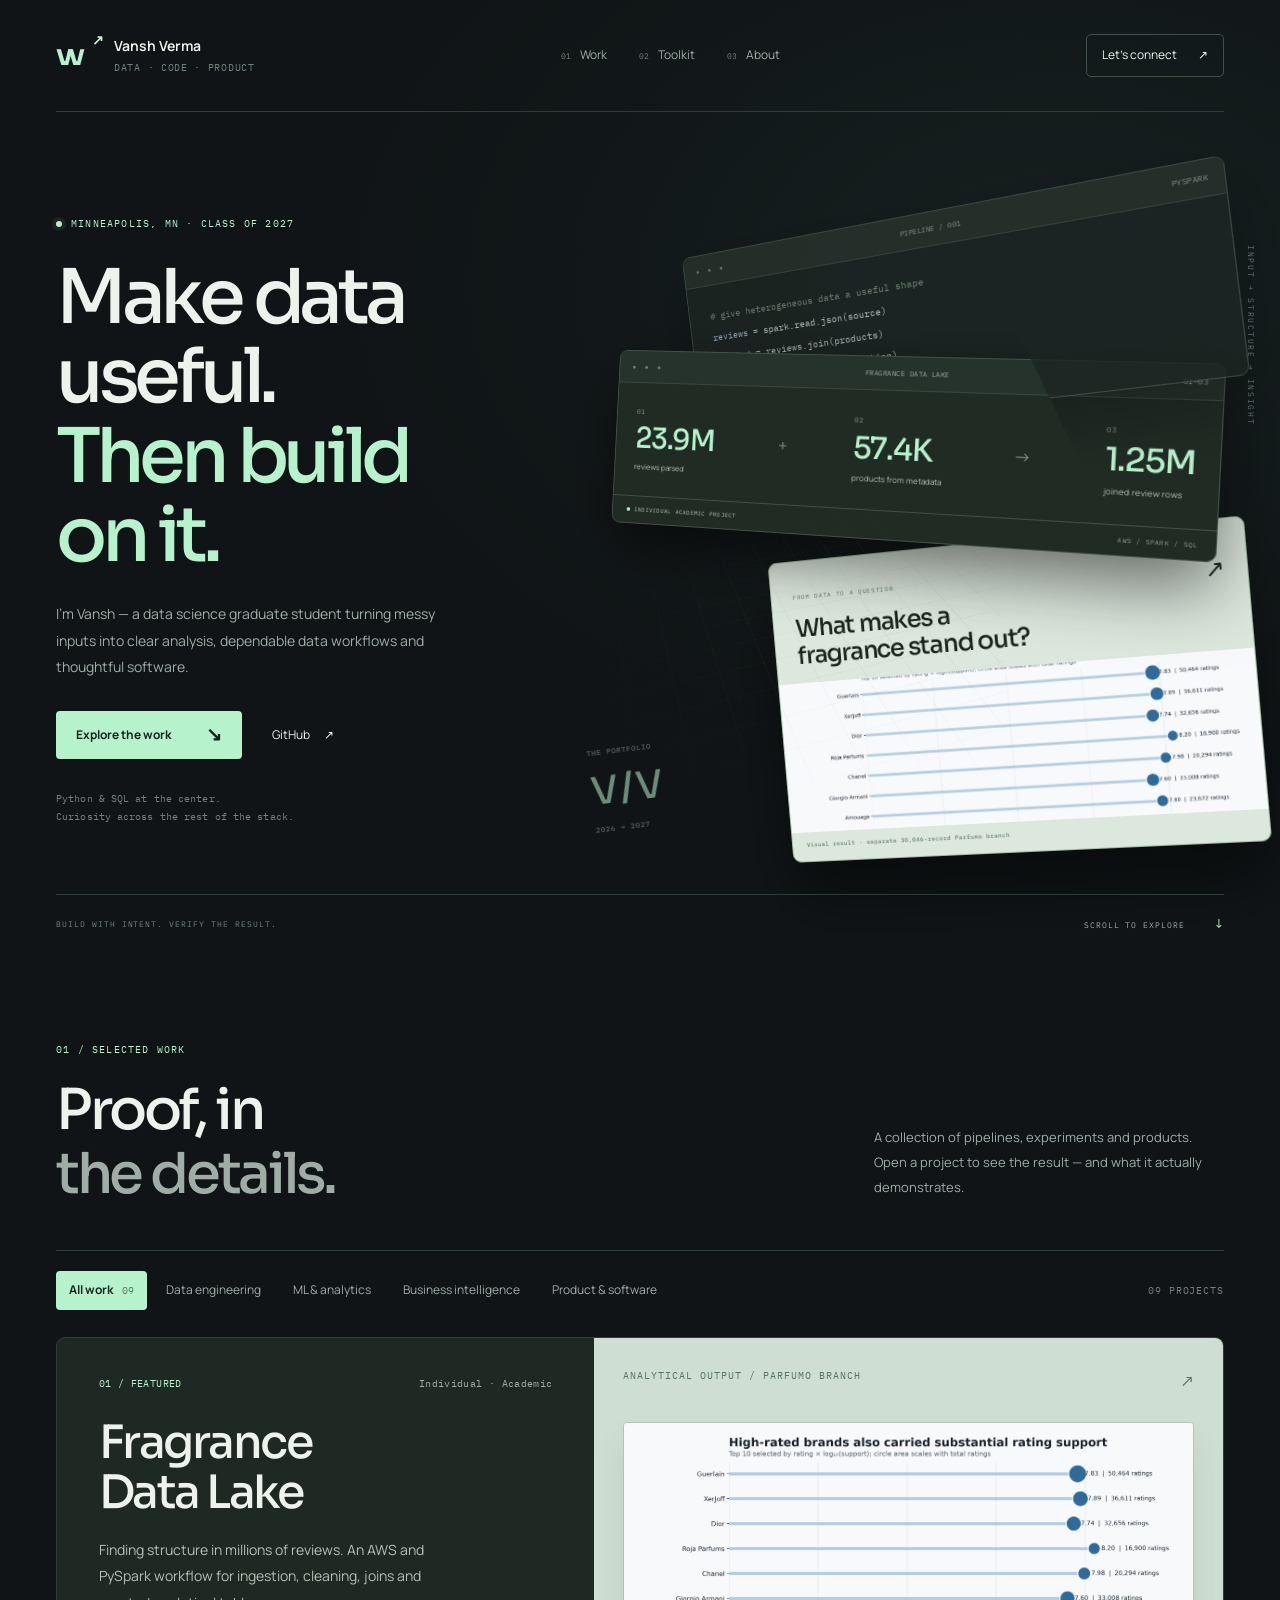
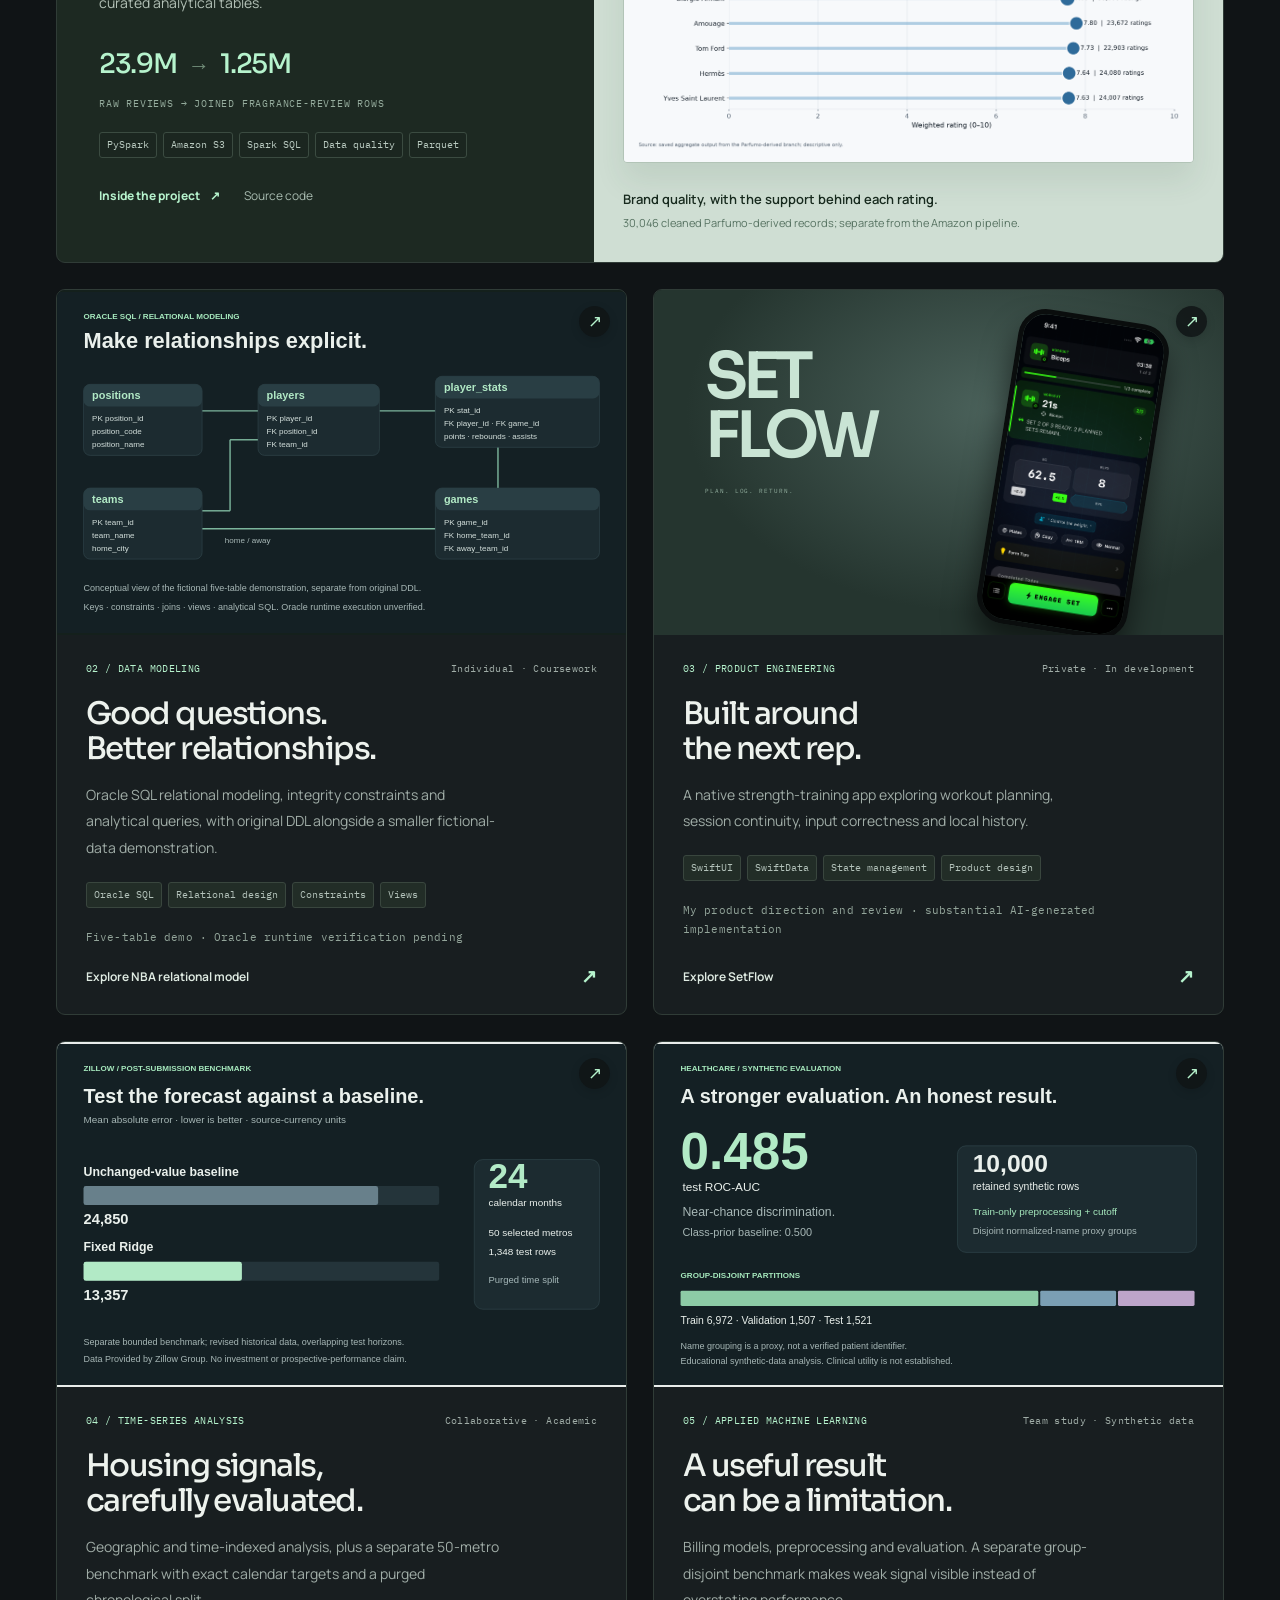
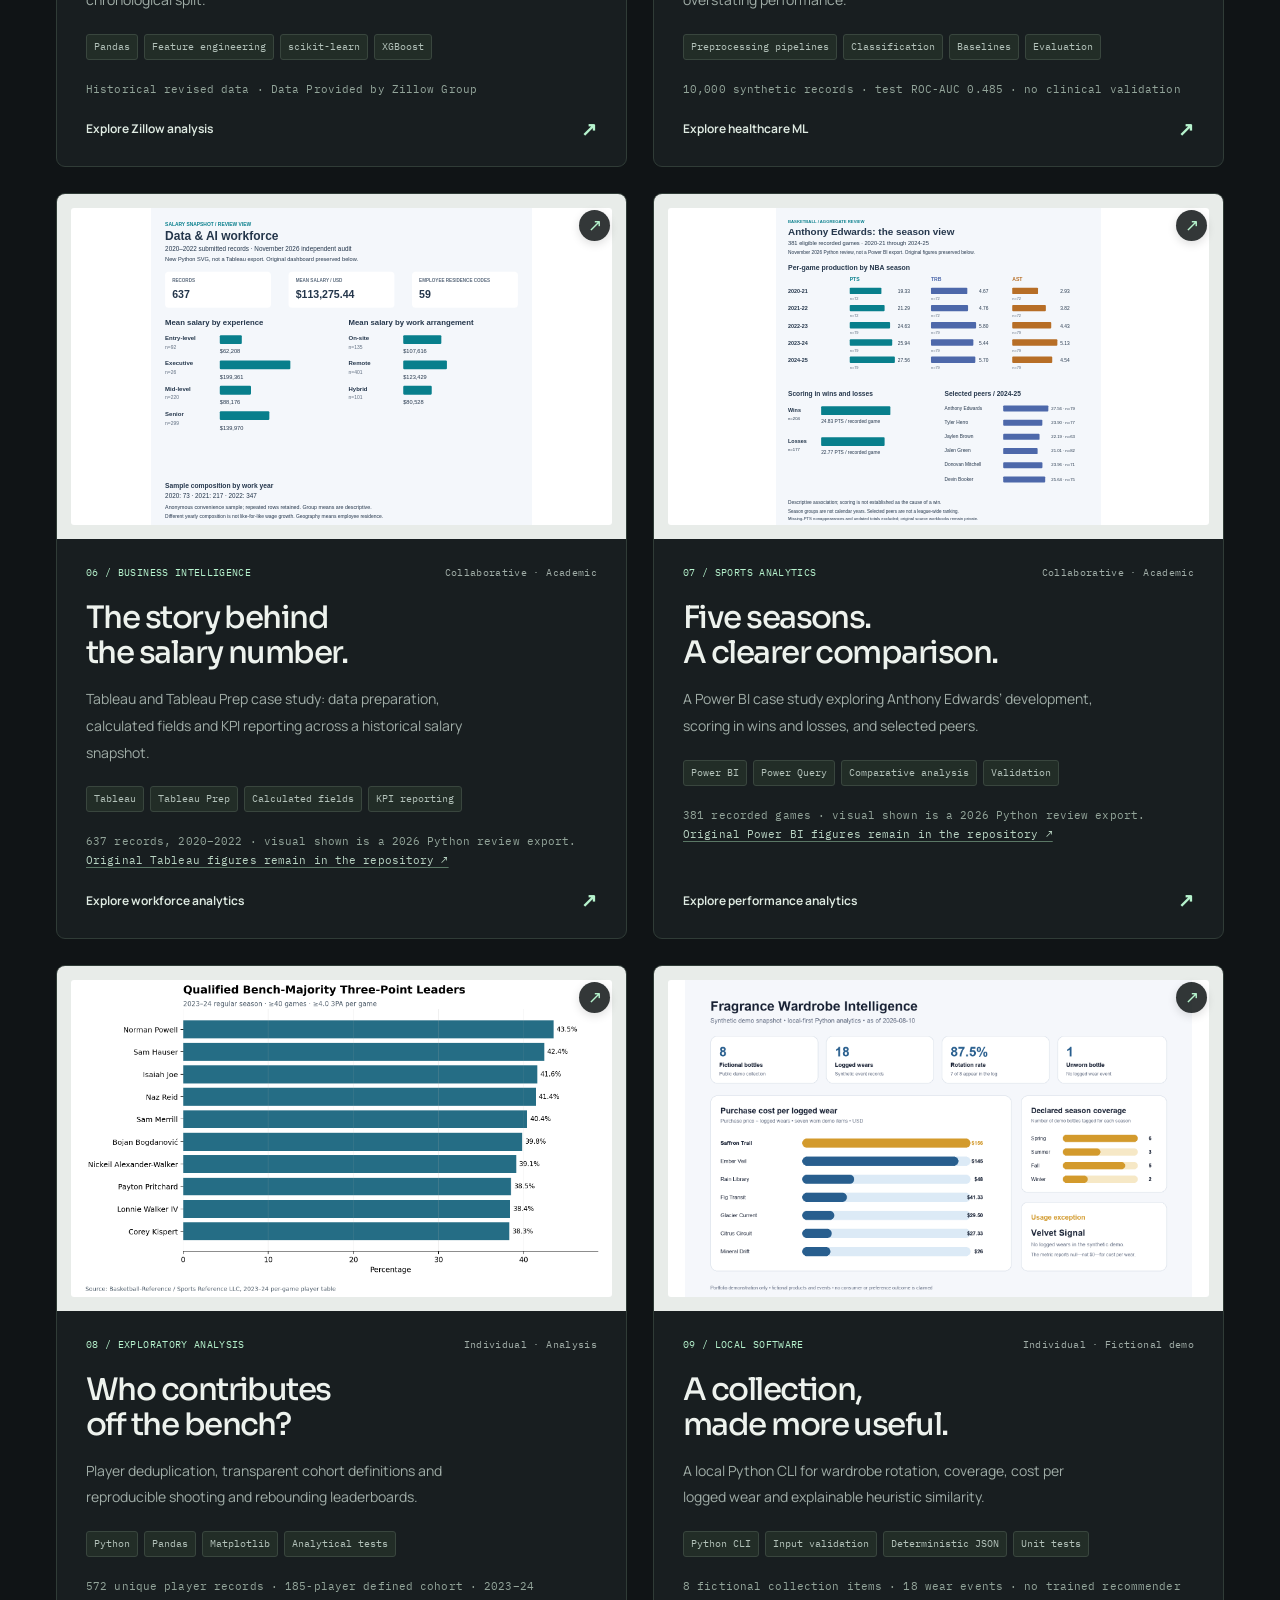
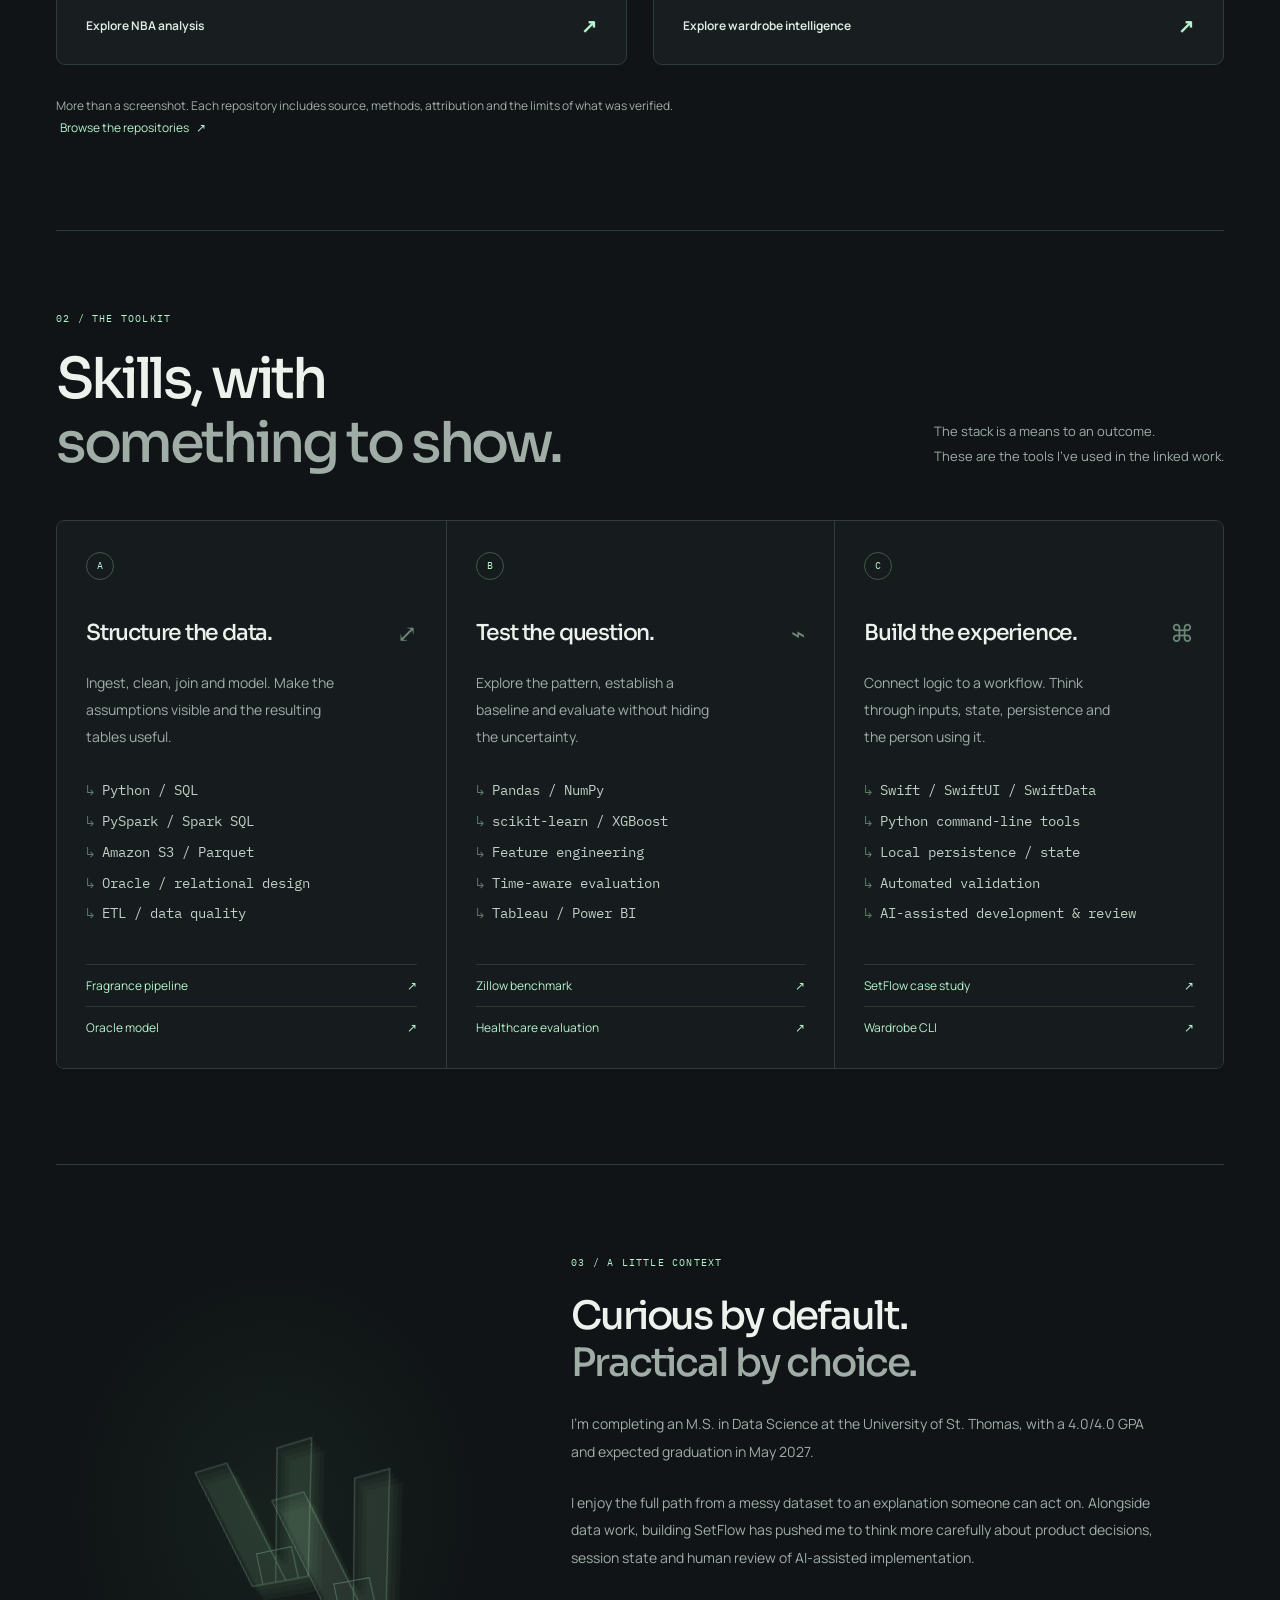
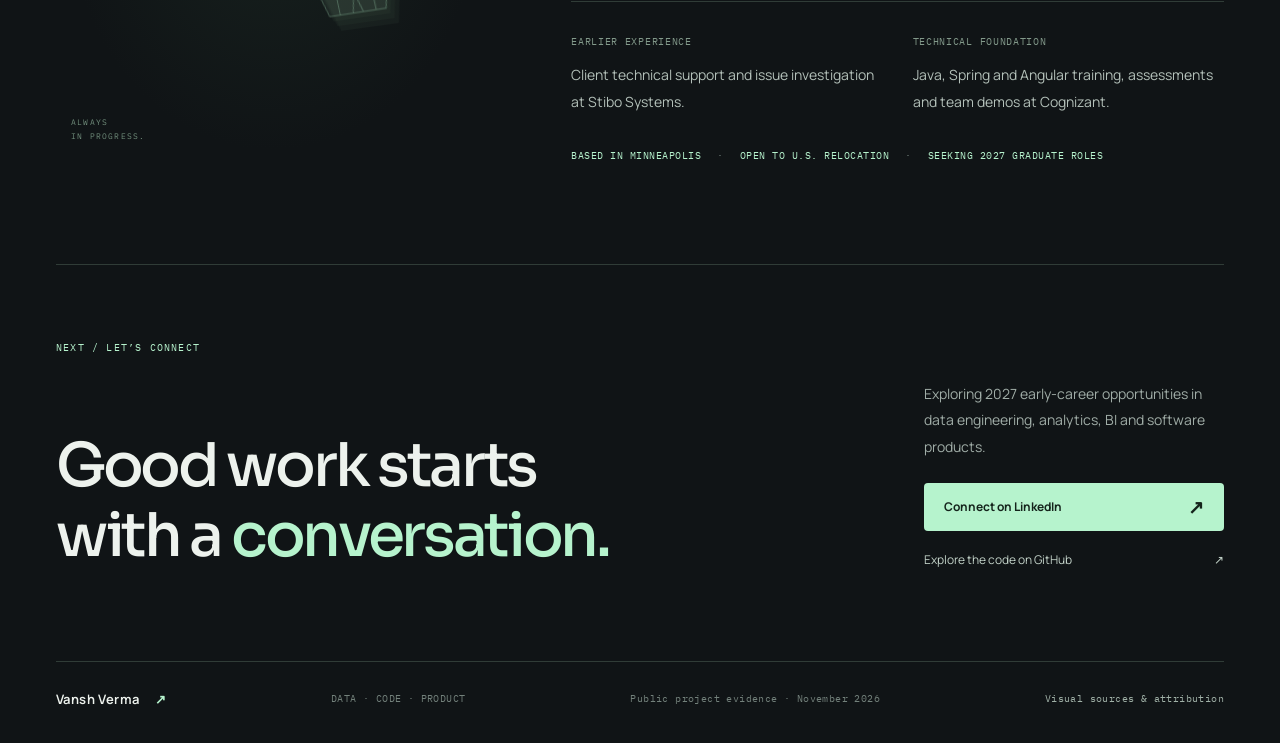
==== commit 46a6b078: "Refresh visual GitHub profile and responsive portfolio" ====
--- a/docs/index.html
+++ b/docs/index.html
@@ -36,7 +36,7 @@
       <div class="hero-art" aria-label="A visual introduction to the fragrance data project">
         <div class="orbit-label" aria-hidden="true">INPUT → STRUCTURE → INSIGHT</div>
         <div class="depth-stage">
-          <div class="depth-grid" aria-hidden="true"></div>
+          <div class="grid-clip" aria-hidden="true"><div class="depth-grid"></div></div>
           <div class="data-window window-back" aria-hidden="true">
             <div class="window-bar"><span class="window-dots">● ● ●</span><span>PIPELINE / 001</span><span>PYSPARK</span></div>
             <div class="code-lines"><span class="code-comment"># give heterogeneous data a useful shape</span><br><span class="code-blue">reviews</span> = spark.read.json(source)<br><span class="code-blue">curated</span> = reviews.join(products)<br><span class="code-blue">curated</span>.write.parquet(destination)<br><span class="code-comment"># validate, explain, document</span></div>
--- a/docs/styles.css
+++ b/docs/styles.css
@@ -44,6 +44,6 @@
 .dialog-details h3{font-size:11px;line-height:1.8}
 .dialog-details .dialog-credit,.dialog-caption{font-size:11px;line-height:1.8}
 .dialog-links a,.dialog-close,.image-controls{font-size:12px}
-@media (max-width:800px){.hero-art{overflow:clip}}
+.grid-clip{position:absolute;inset:0;overflow:clip;pointer-events:none}
 @media (max-width:800px){.skill-grid article{gap:0 24px}.skill-grid article>p{max-width:none}.skill-list{font-size:13px}.site-header nav{gap:19px}}
 @media (max-width:540px){.identity{gap:10px}.monogram{width:34px}.site-header nav{gap:12px}.filters button{padding:8px 10px}.project-count{padding-top:10px}.about-meta{gap:10px 16px}.about-meta>span+span::before{display:none}.project-topline .project-kind{text-align:left}.skill-list{font-size:14px}.site-footer>p{margin-left:0}}
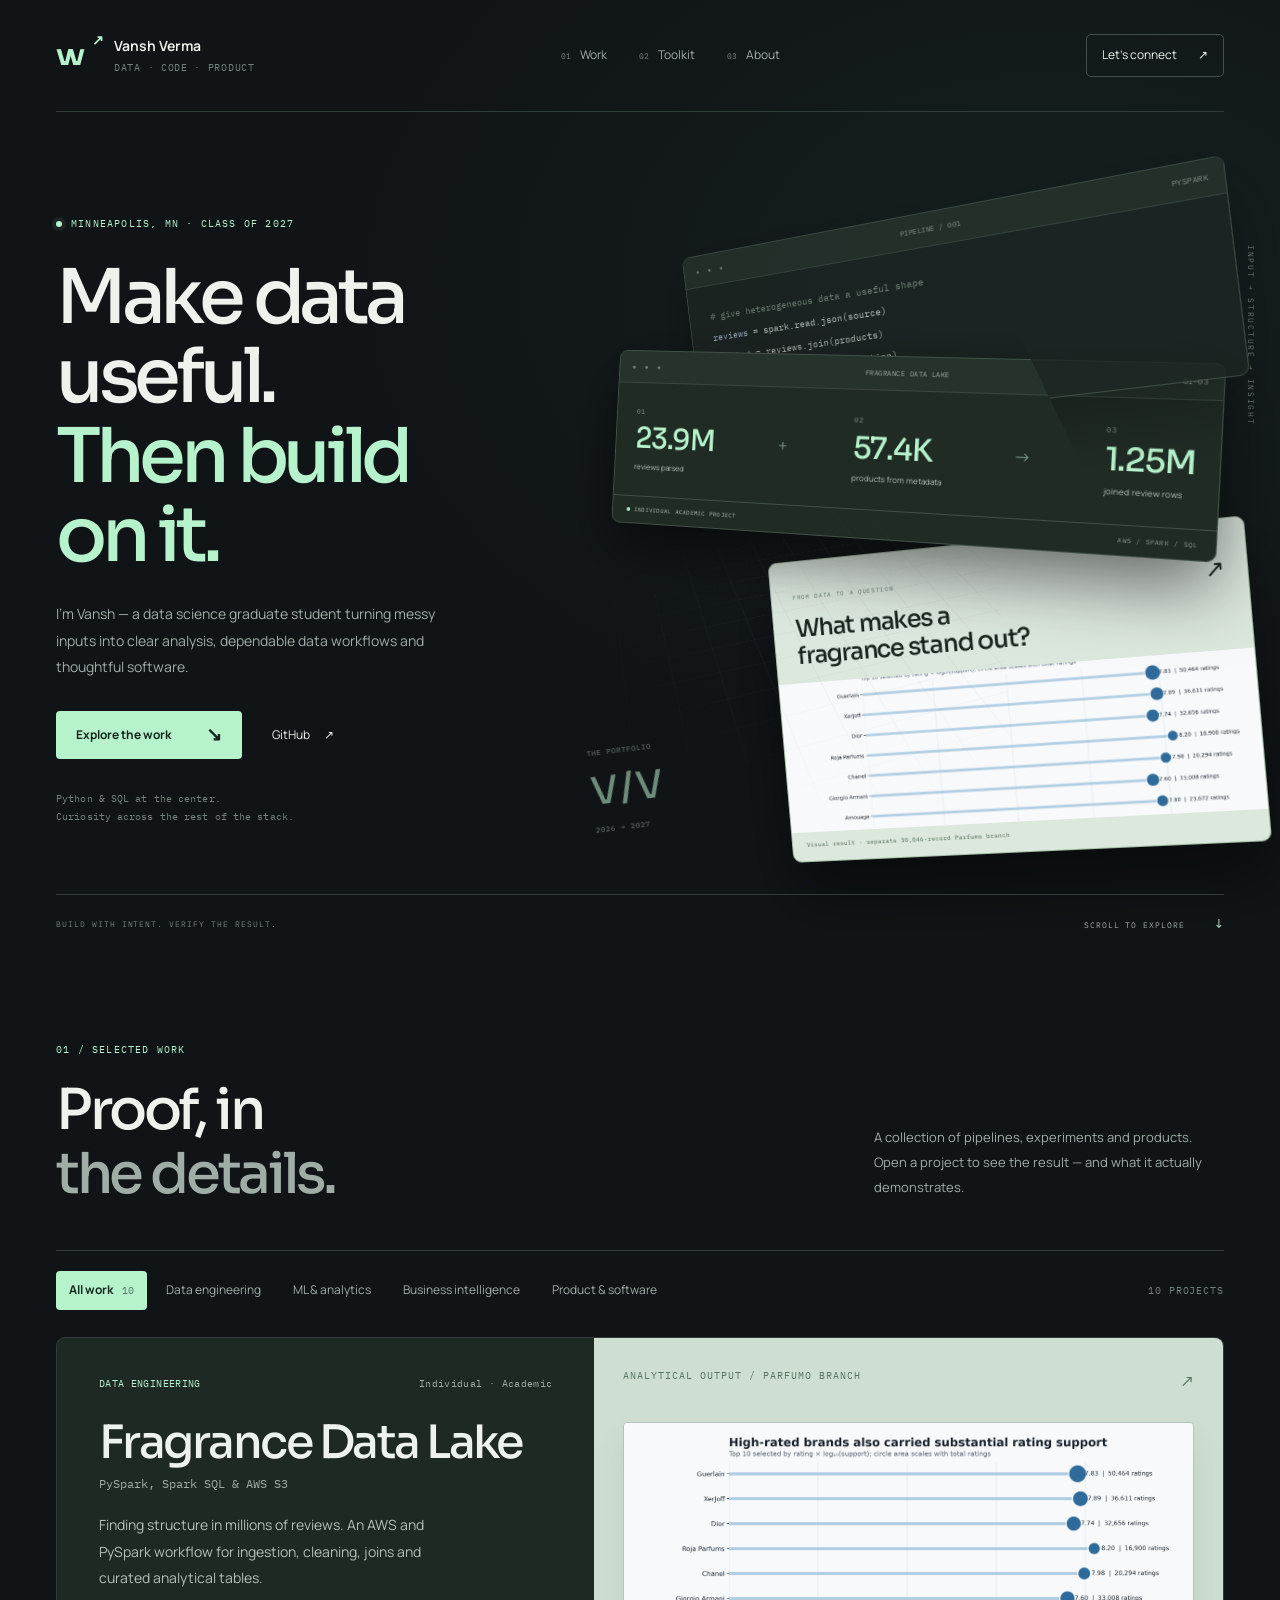
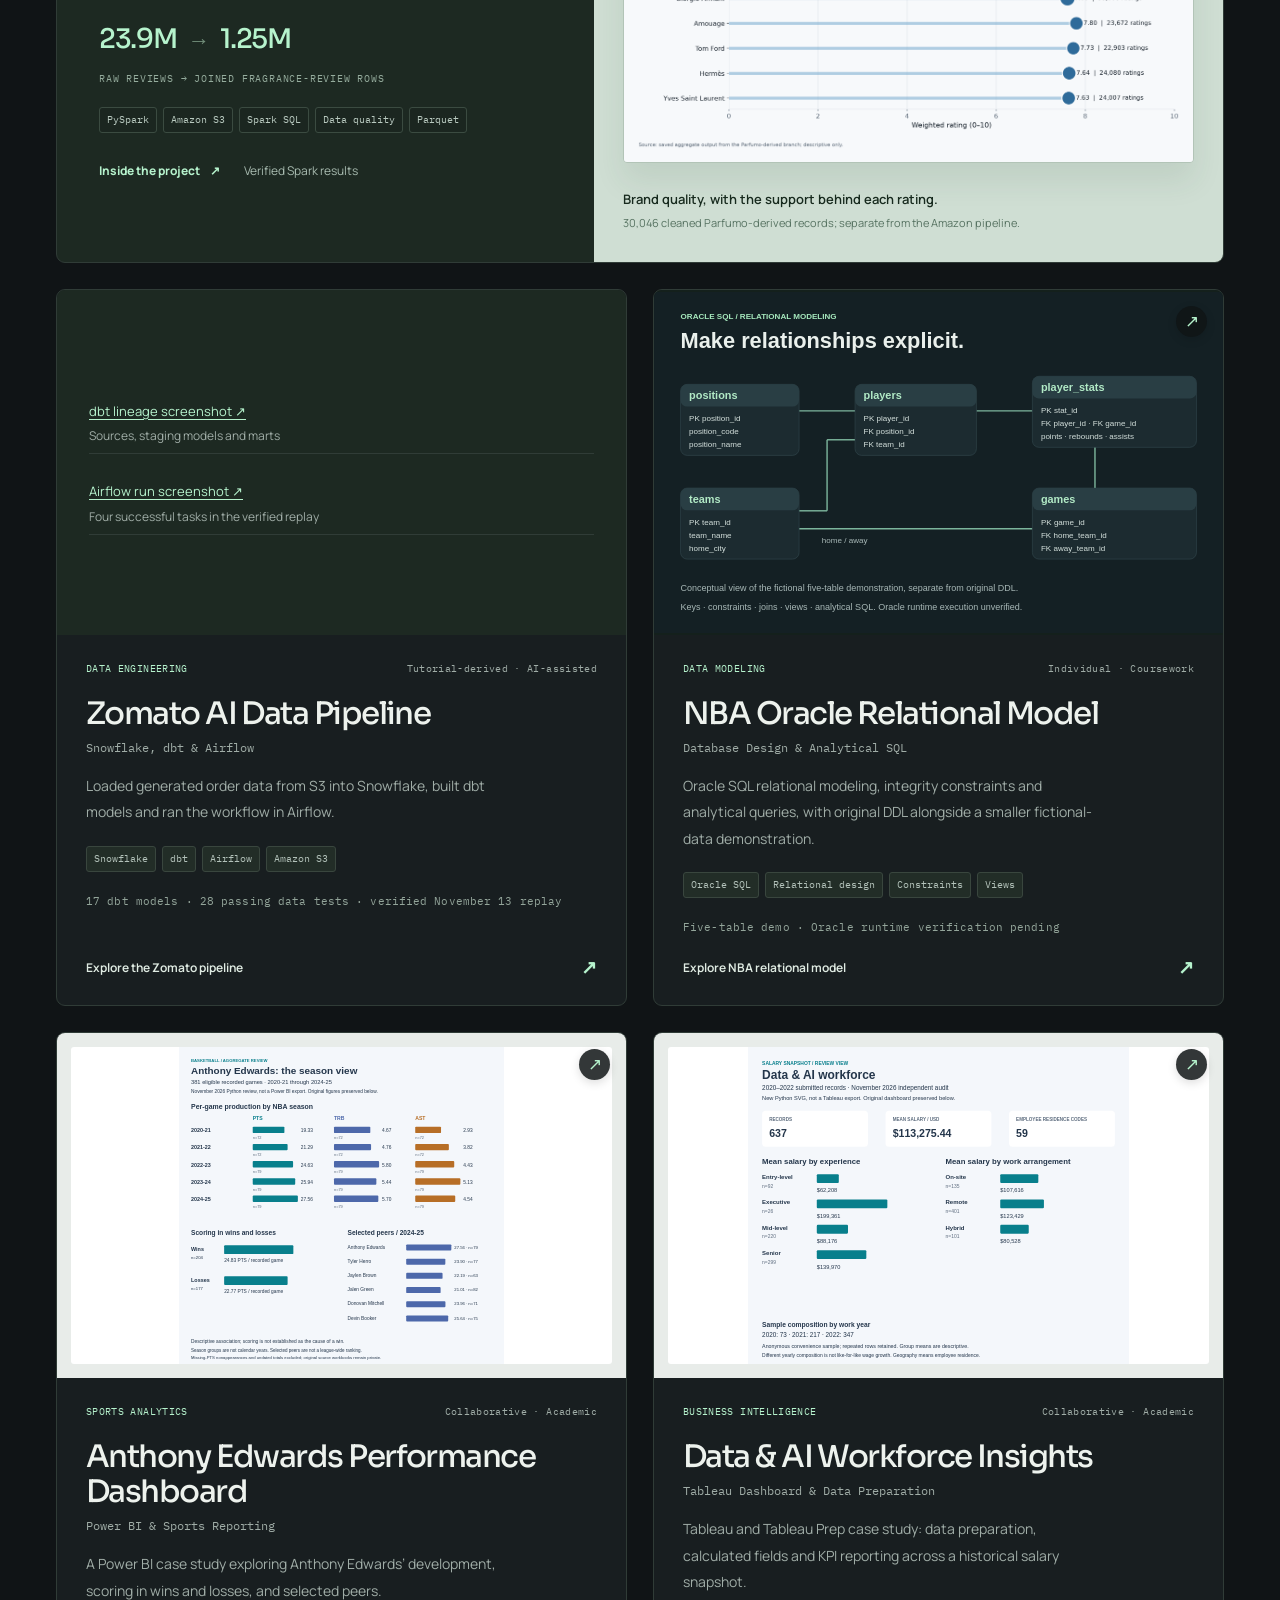
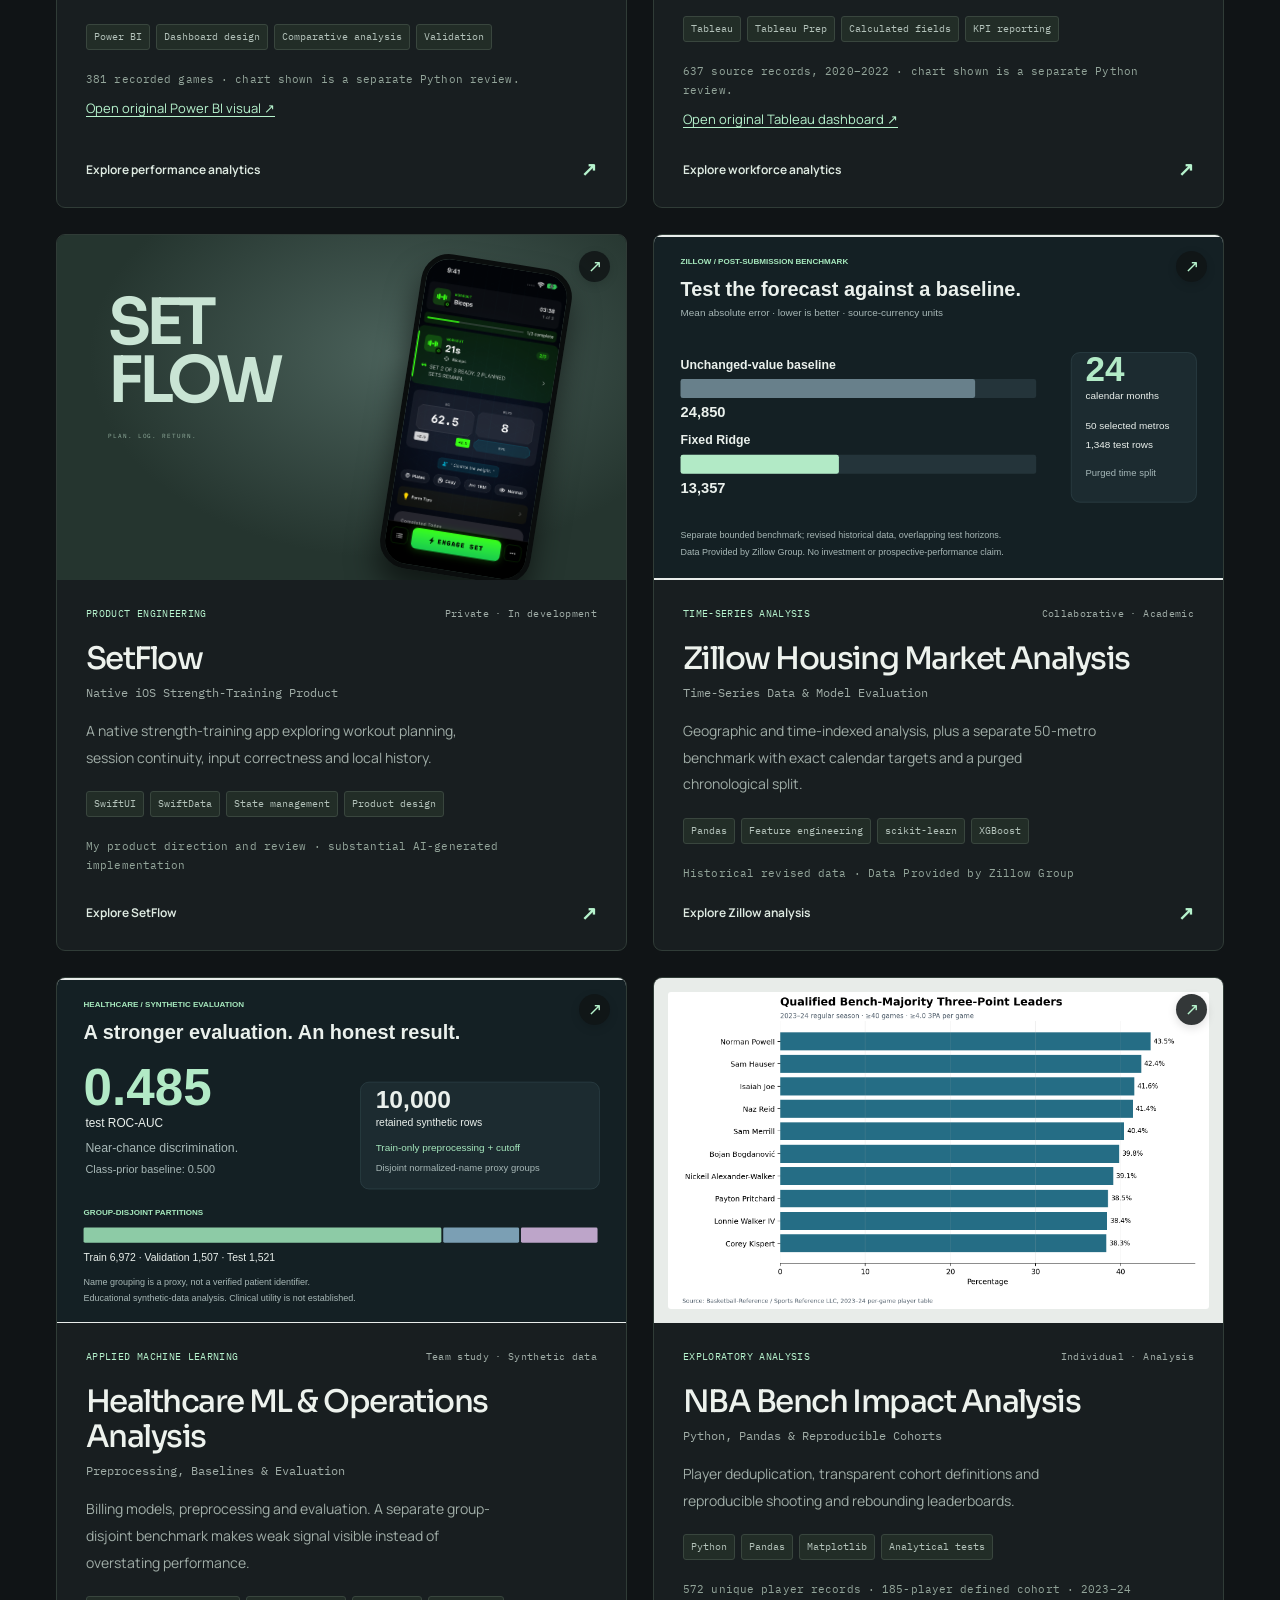
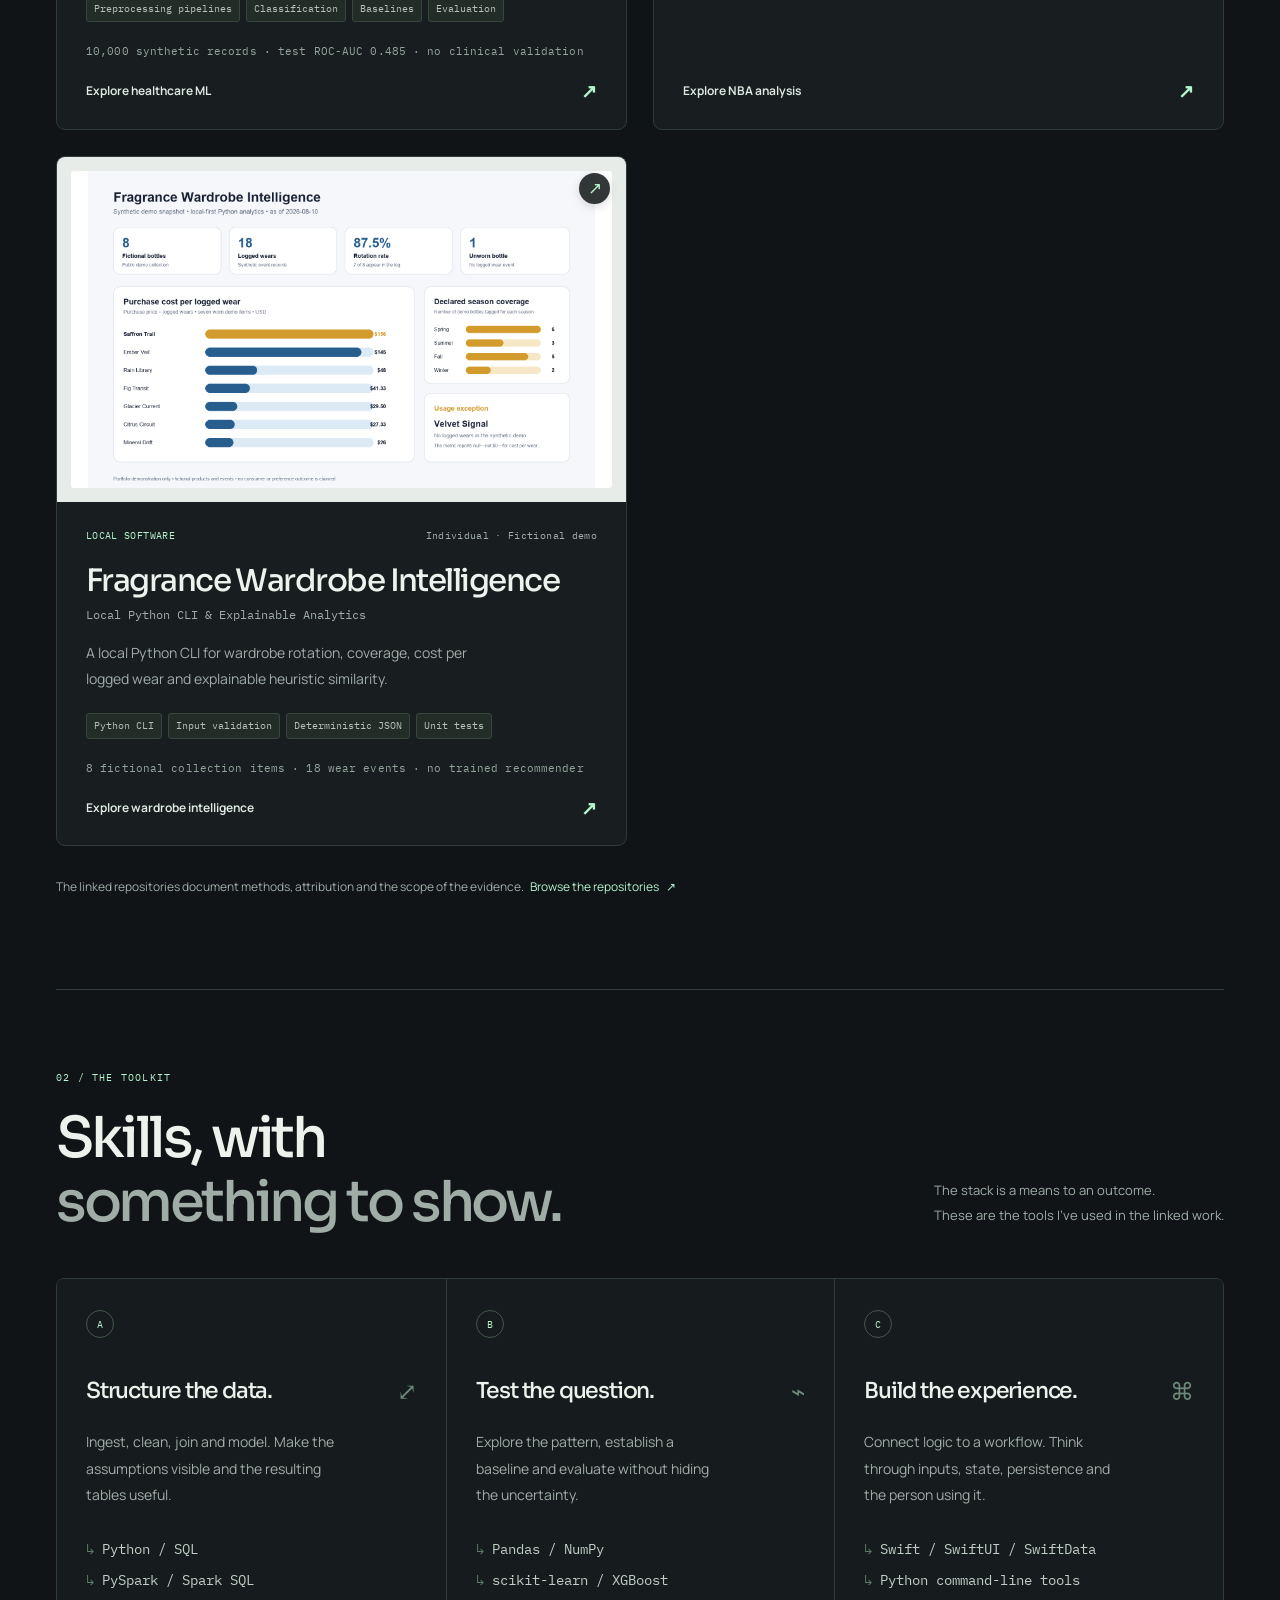
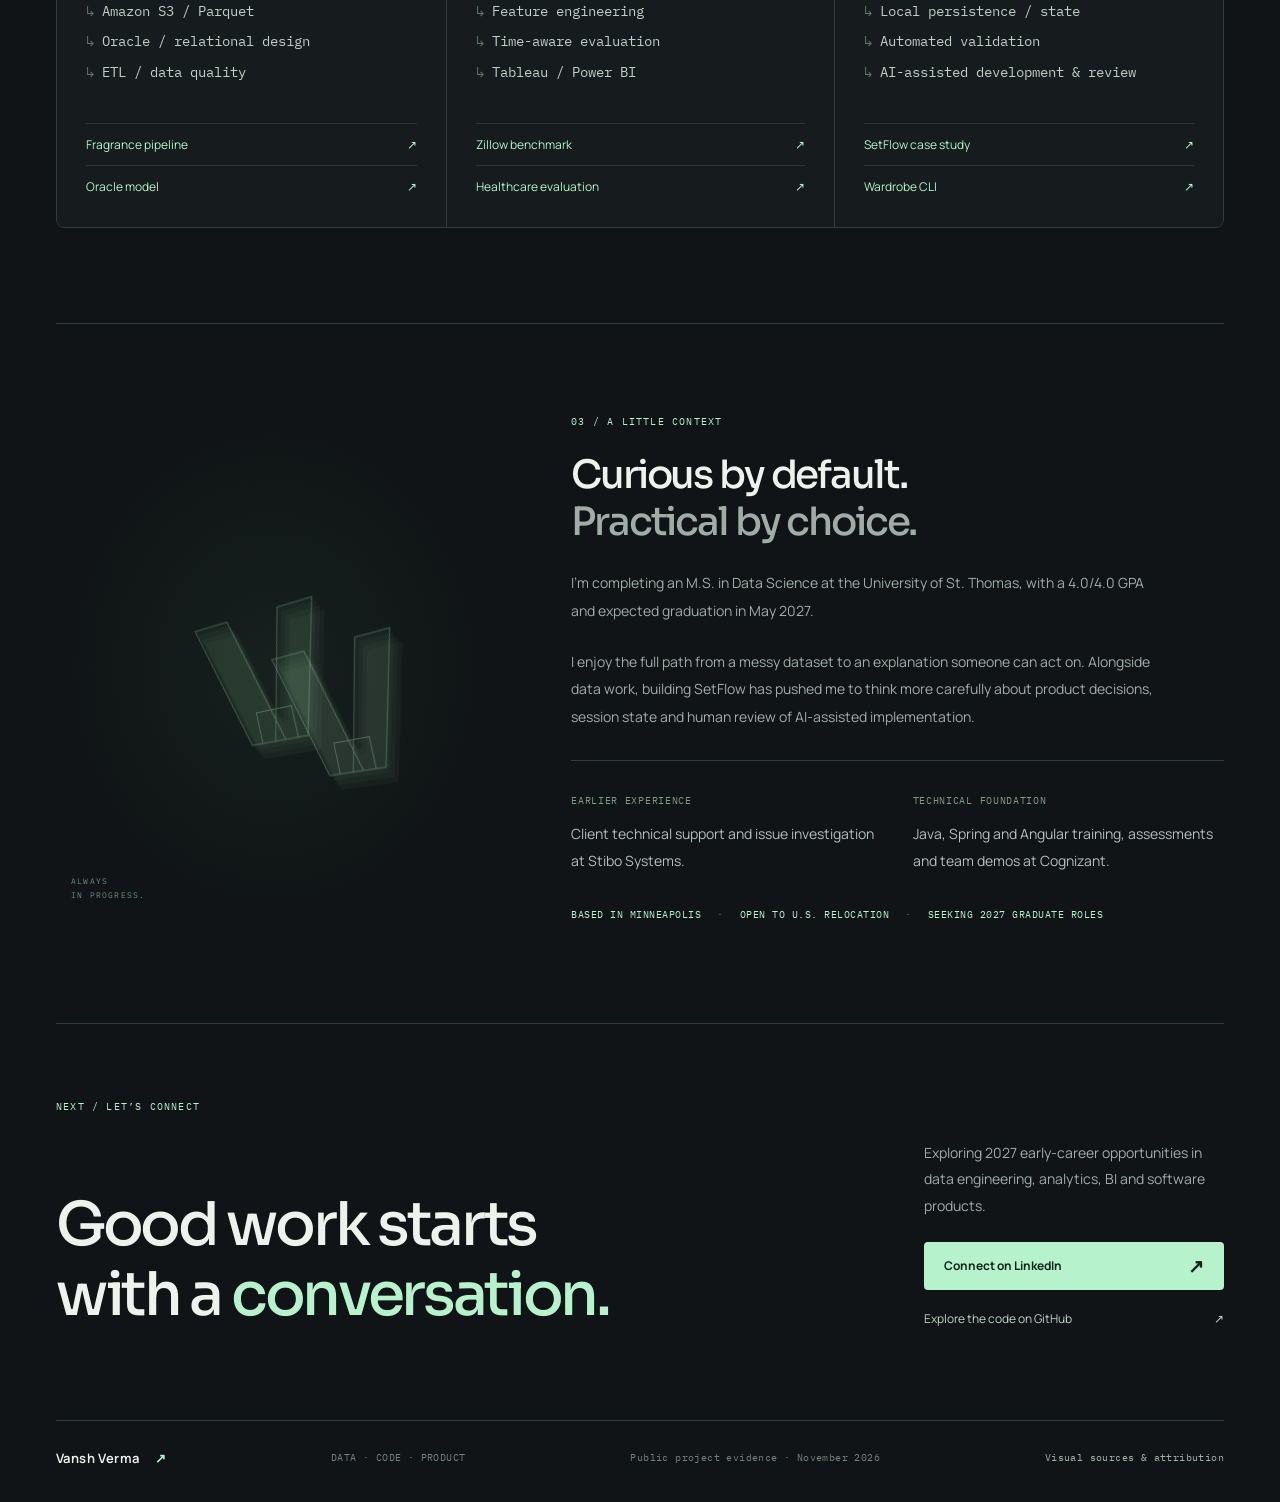
==== commit 5910c80c: "Align project gallery with Handshake portfolio" ====
--- a/docs/index.html
+++ b/docs/index.html
@@ -12,8 +12,8 @@
   <link rel="icon" href="assets/favicon.svg" type="image/svg+xml">
   <link rel="preload" href="assets/fonts/sora.ttf" as="font" type="font/ttf" crossorigin>
   <link rel="preload" href="assets/fonts/manrope.ttf" as="font" type="font/ttf" crossorigin>
-  <link rel="stylesheet" href="styles.css">
-  <script src="app.js" defer></script>
+  <link rel="stylesheet" href="styles.css?v=f93a751e1874">
+  <script src="app.js?v=4d7204d5d0dc" defer></script>
 </head>
 <body>
   <a class="skip-link" href="#main">Skip to content</a>
@@ -59,55 +59,76 @@
 
     <section class="work-section section-shell" id="work" aria-labelledby="work-title">
       <div class="section-heading"><div><p class="eyebrow">01 / SELECTED WORK</p><h2 id="work-title">Proof, in<br><span class="muted-word">the details.</span></h2></div><p>A collection of pipelines, experiments and products.<br>Open a project to see the result — and what it actually demonstrates.</p></div>
-      <div class="work-toolbar"><div class="filters" role="group" aria-label="Filter projects" hidden><button type="button" data-filter="all" aria-pressed="true">All work <span>09</span></button><button type="button" data-filter="data" aria-pressed="false">Data engineering</button><button type="button" data-filter="ml" aria-pressed="false">ML & analytics</button><button type="button" data-filter="bi" aria-pressed="false">Business intelligence</button><button type="button" data-filter="product" aria-pressed="false">Product & software</button></div><p class="project-count" aria-live="polite" aria-atomic="true">09 PROJECTS</p></div>
+      <div class="work-toolbar"><div class="filters" role="group" aria-label="Filter projects" hidden><button type="button" data-filter="all" aria-pressed="true">All work <span>10</span></button><button type="button" data-filter="data" aria-pressed="false">Data engineering</button><button type="button" data-filter="ml" aria-pressed="false">ML & analytics</button><button type="button" data-filter="bi" aria-pressed="false">Business intelligence</button><button type="button" data-filter="product" aria-pressed="false">Product & software</button></div><p class="project-count" aria-live="polite" aria-atomic="true">10 PROJECTS</p></div>
 
       <div class="project-grid" id="project-grid">
         <article class="project-card project-featured" data-category="data" data-project="fragrance">
-          <div class="featured-copy"><div class="project-topline"><span class="project-index">01 / FEATURED</span><span class="project-kind">Individual · Academic</span></div><h3>Fragrance<br>Data Lake</h3><p class="project-description">Finding structure in millions of reviews. An AWS and PySpark workflow for ingestion, cleaning, joins and curated analytical tables.</p><div class="featured-metric"><strong>23.9M <span>→</span> 1.25M</strong><span>RAW REVIEWS → JOINED FRAGRANCE-REVIEW ROWS</span></div><ul class="tags" aria-label="Project skills"><li>PySpark</li><li>Amazon S3</li><li>Spark SQL</li><li>Data quality</li><li>Parquet</li></ul><div class="project-links"><a href="https://github.com/vanshverma0401-wq/fragrance-data-lake-pyspark" data-open="fragrance">Inside the project <span aria-hidden="true">↗</span></a><a href="https://github.com/vanshverma0401-wq/fragrance-data-lake-pyspark/tree/main/src">Source code</a></div></div>
+          <div class="featured-copy"><div class="project-topline"><span class="project-index">DATA ENGINEERING</span><span class="project-kind">Individual · Academic</span></div><h3>Fragrance Data Lake <span class="project-stack">PySpark, Spark SQL &amp; AWS S3</span></h3><p class="project-description">Finding structure in millions of reviews. An AWS and PySpark workflow for ingestion, cleaning, joins and curated analytical tables.</p><div class="featured-metric"><strong>23.9M <span>→</span> 1.25M</strong><span>RAW REVIEWS → JOINED FRAGRANCE-REVIEW ROWS</span></div><ul class="tags" aria-label="Project skills"><li>PySpark</li><li>Amazon S3</li><li>Spark SQL</li><li>Data quality</li><li>Parquet</li></ul><div class="project-links"><a href="https://github.com/vanshverma0401-wq/fragrance-data-lake-pyspark" data-open="fragrance">Inside the project <span aria-hidden="true">↗</span></a><a href="https://github.com/vanshverma0401-wq/fragrance-data-lake-pyspark#verified-execution-results">Verified Spark results</a></div></div>
           <a class="featured-image project-image" href="https://github.com/vanshverma0401-wq/fragrance-data-lake-pyspark" data-open="fragrance" aria-label="Explore Fragrance Data Lake and its visual results"><div class="image-caption-top"><span>ANALYTICAL OUTPUT / PARFUMO BRANCH</span><span aria-hidden="true">↗</span></div><img src="assets/projects/fragrance.png" alt="Weighted brand ratings and rating counts in the separate Parfumo analysis" loading="lazy"><p>Brand quality, with the support behind each rating.<br><span>30,046 cleaned Parfumo-derived records; separate from the Amazon pipeline.</span></p></a>
         </article>
 
+        <article class="project-card" data-category="data" data-project="zomato">
+          <ul class="project-evidence" aria-label="Zomato project screenshots">
+            <li>
+              <a href="https://github.com/vanshverma0401-wq/zomato-ai-data-pipeline/blob/main/portfolio/README.md#dbt-full-release-lineage">dbt lineage screenshot <span aria-hidden="true">↗</span></a>
+              <p>Sources, staging models and marts</p>
+            </li>
+            <li>
+              <a href="https://github.com/vanshverma0401-wq/zomato-ai-data-pipeline/blob/main/portfolio/README.md#airflow-four-task-run-passed">Airflow run screenshot <span aria-hidden="true">↗</span></a>
+              <p>Four successful tasks in the verified replay</p>
+            </li>
+          </ul>
+          <div class="card-copy">
+            <div class="project-topline"><span class="project-index">DATA ENGINEERING</span><span class="project-kind">Tutorial-derived · AI-assisted</span></div>
+            <h3>Zomato AI Data Pipeline <span class="project-stack">Snowflake, dbt &amp; Airflow</span></h3>
+            <p>Loaded generated order data from S3 into Snowflake, built dbt models and ran the workflow in Airflow.</p>
+            <ul class="tags"><li>Snowflake</li><li>dbt</li><li>Airflow</li><li>Amazon S3</li></ul>
+            <p class="evidence-note">17 dbt models · 28 passing data tests · verified November 13 replay</p>
+            <a class="card-link" href="https://github.com/vanshverma0401-wq/zomato-ai-data-pipeline" data-open="zomato">Explore the Zomato pipeline <span aria-hidden="true">↗</span></a>
+          </div>
+        </article>
+
         <article class="project-card" data-category="data" data-project="oracle">
-          <a class="project-image diagram-image" href="https://github.com/vanshverma0401-wq/nba-oracle-relational-model" data-open="oracle" aria-label="Explore the Oracle relational model"><img src="assets/generated/oracle-schema.svg" alt="Conceptual diagram of the five-table fictional NBA demonstration schema" loading="lazy"><span class="image-open" aria-hidden="true">↗</span></a>
-          <div class="card-copy"><div class="project-topline"><span class="project-index">02 / DATA MODELING</span><span class="project-kind">Individual · Coursework</span></div><h3>Good questions.<br>Better relationships.</h3><p>Oracle SQL relational modeling, integrity constraints and analytical queries, with original DDL alongside a smaller fictional-data demonstration.</p><ul class="tags"><li>Oracle SQL</li><li>Relational design</li><li>Constraints</li><li>Views</li></ul><p class="evidence-note">Five-table demo · Oracle runtime verification pending</p><a class="card-link" href="https://github.com/vanshverma0401-wq/nba-oracle-relational-model" data-open="oracle">Explore NBA relational model <span aria-hidden="true">↗</span></a></div>
+          <a class="project-image diagram-image" href="https://github.com/vanshverma0401-wq/nba-oracle-relational-model#demonstration-schema" data-open="oracle" aria-label="Explore the Oracle relational model"><img src="assets/generated/oracle-schema.svg" alt="Conceptual diagram of the five-table fictional NBA demonstration schema" loading="lazy"><span class="image-open" aria-hidden="true">↗</span></a>
+          <div class="card-copy"><div class="project-topline"><span class="project-index">DATA MODELING</span><span class="project-kind">Individual · Coursework</span></div><h3>NBA Oracle Relational Model <span class="project-stack">Database Design &amp; Analytical SQL</span></h3><p>Oracle SQL relational modeling, integrity constraints and analytical queries, with original DDL alongside a smaller fictional-data demonstration.</p><ul class="tags"><li>Oracle SQL</li><li>Relational design</li><li>Constraints</li><li>Views</li></ul><p class="evidence-note">Five-table demo · Oracle runtime verification pending</p><a class="card-link" href="https://github.com/vanshverma0401-wq/nba-oracle-relational-model#demonstration-schema" data-open="oracle">Explore NBA relational model <span aria-hidden="true">↗</span></a></div>
+        </article>
+
+        <article class="project-card" data-category="bi" data-project="powerbi">
+          <a class="project-image chart-image" href="https://github.com/vanshverma0401-wq/anthony-edwards-power-bi-dashboard" data-open="powerbi" aria-label="Explore Anthony Edwards performance analysis"><img src="assets/projects/basketball.svg" alt="Season averages and separate win/loss scoring means from 381 recorded Anthony Edwards games" loading="lazy"><span class="image-open" aria-hidden="true">↗</span></a>
+          <div class="card-copy"><div class="project-topline"><span class="project-index">SPORTS ANALYTICS</span><span class="project-kind">Collaborative · Academic</span></div><h3>Anthony Edwards Performance Dashboard <span class="project-stack">Power BI &amp; Sports Reporting</span></h3><p>A Power BI case study exploring Anthony Edwards’ development, scoring in wins and losses, and selected peers.</p><ul class="tags"><li>Power BI</li><li>Dashboard design</li><li>Comparative analysis</li><li>Validation</li></ul><p class="evidence-note">381 recorded games · chart shown is a separate Python review.</p><a class="original-visual-link" href="https://github.com/vanshverma0401-wq/anthony-edwards-power-bi-dashboard#original-power-bi-visual">Open original Power BI visual <span aria-hidden="true">↗</span></a><a class="card-link" href="https://github.com/vanshverma0401-wq/anthony-edwards-power-bi-dashboard" data-open="powerbi">Explore performance analytics <span aria-hidden="true">↗</span></a></div>
+        </article>
+
+        <article class="project-card" data-category="bi" data-project="tableau">
+          <a class="project-image chart-image" href="https://github.com/vanshverma0401-wq/ai-workforce-tableau-dashboard" data-open="tableau" aria-label="Explore the workforce salary dashboard"><img src="assets/projects/salary.svg" alt="Python review of 637 historical salary records, with group counts and mean salaries" loading="lazy"><span class="image-open" aria-hidden="true">↗</span></a>
+          <div class="card-copy"><div class="project-topline"><span class="project-index">BUSINESS INTELLIGENCE</span><span class="project-kind">Collaborative · Academic</span></div><h3>Data &amp; AI Workforce Insights <span class="project-stack">Tableau Dashboard &amp; Data Preparation</span></h3><p>Tableau and Tableau Prep case study: data preparation, calculated fields and KPI reporting across a historical salary snapshot.</p><ul class="tags"><li>Tableau</li><li>Tableau Prep</li><li>Calculated fields</li><li>KPI reporting</li></ul><p class="evidence-note">637 source records, 2020–2022 · chart shown is a separate Python review.</p><a class="original-visual-link" href="https://github.com/vanshverma0401-wq/ai-workforce-tableau-dashboard/blob/main/FIGURE_GALLERY.md#final-report-dashboard">Open original Tableau dashboard <span aria-hidden="true">↗</span></a><a class="card-link" href="https://github.com/vanshverma0401-wq/ai-workforce-tableau-dashboard" data-open="tableau">Explore workforce analytics <span aria-hidden="true">↗</span></a></div>
         </article>
 
         <article class="project-card setflow-card" data-category="product" data-project="setflow">
           <a class="project-image phone-image" href="https://github.com/vanshverma0401-wq/setflow-product-case-study" data-open="setflow" aria-label="Explore SetFlow product case study"><div class="phone-type" aria-hidden="true">SET<br>FLOW<span>PLAN. LOG. RETURN.</span></div><img src="assets/projects/setflow-active.png" alt="Dated iOS Simulator screenshot of SetFlow active workout logging with synthetic data" loading="lazy"><span class="image-open" aria-hidden="true">↗</span></a>
-          <div class="card-copy"><div class="project-topline"><span class="project-index">03 / PRODUCT ENGINEERING</span><span class="project-kind">Private · In development</span></div><h3>Built around<br>the next rep.</h3><p>A native strength-training app exploring workout planning, session continuity, input correctness and local history.</p><ul class="tags"><li>SwiftUI</li><li>SwiftData</li><li>State management</li><li>Product design</li></ul><p class="evidence-note">My product direction and review · substantial AI-generated implementation</p><a class="card-link" href="https://github.com/vanshverma0401-wq/setflow-product-case-study" data-open="setflow">Explore SetFlow <span aria-hidden="true">↗</span></a></div>
+          <div class="card-copy"><div class="project-topline"><span class="project-index">PRODUCT ENGINEERING</span><span class="project-kind">Private · In development</span></div><h3>SetFlow <span class="project-stack">Native iOS Strength-Training Product</span></h3><p>A native strength-training app exploring workout planning, session continuity, input correctness and local history.</p><ul class="tags"><li>SwiftUI</li><li>SwiftData</li><li>State management</li><li>Product design</li></ul><p class="evidence-note">My product direction and review · substantial AI-generated implementation</p><a class="card-link" href="https://github.com/vanshverma0401-wq/setflow-product-case-study" data-open="setflow">Explore SetFlow <span aria-hidden="true">↗</span></a></div>
         </article>
 
         <article class="project-card" data-category="ml" data-project="zillow">
           <a class="project-image" href="https://github.com/vanshverma0401-wq/zillow-housing-market-analysis" data-open="zillow" aria-label="Explore Zillow housing analysis"><img src="assets/generated/zillow-benchmark.svg" alt="New historical metro benchmark: Ridge mean absolute error 13,357 versus unchanged-value baseline 24,850" loading="lazy"><span class="image-open" aria-hidden="true">↗</span></a>
-          <div class="card-copy"><div class="project-topline"><span class="project-index">04 / TIME-SERIES ANALYSIS</span><span class="project-kind">Collaborative · Academic</span></div><h3>Housing signals,<br>carefully evaluated.</h3><p>Geographic and time-indexed analysis, plus a separate 50-metro benchmark with exact calendar targets and a purged chronological split.</p><ul class="tags"><li>Pandas</li><li>Feature engineering</li><li>scikit-learn</li><li>XGBoost</li></ul><p class="evidence-note">Historical revised data · Data Provided by Zillow Group</p><a class="card-link" href="https://github.com/vanshverma0401-wq/zillow-housing-market-analysis" data-open="zillow">Explore Zillow analysis <span aria-hidden="true">↗</span></a></div>
+          <div class="card-copy"><div class="project-topline"><span class="project-index">TIME-SERIES ANALYSIS</span><span class="project-kind">Collaborative · Academic</span></div><h3>Zillow Housing Market Analysis <span class="project-stack">Time-Series Data &amp; Model Evaluation</span></h3><p>Geographic and time-indexed analysis, plus a separate 50-metro benchmark with exact calendar targets and a purged chronological split.</p><ul class="tags"><li>Pandas</li><li>Feature engineering</li><li>scikit-learn</li><li>XGBoost</li></ul><p class="evidence-note">Historical revised data · Data Provided by Zillow Group</p><a class="card-link" href="https://github.com/vanshverma0401-wq/zillow-housing-market-analysis" data-open="zillow">Explore Zillow analysis <span aria-hidden="true">↗</span></a></div>
         </article>
 
         <article class="project-card" data-category="ml" data-project="healthcare">
           <a class="project-image" href="https://github.com/vanshverma0401-wq/healthcare-ml-operations-analysis" data-open="healthcare" aria-label="Explore the synthetic healthcare ML evaluation"><img src="assets/generated/healthcare-evaluation.svg" alt="Synthetic healthcare benchmark: 10,000 records and test ROC-AUC 0.485, showing weak predictive signal" loading="lazy"><span class="image-open" aria-hidden="true">↗</span></a>
-          <div class="card-copy"><div class="project-topline"><span class="project-index">05 / APPLIED MACHINE LEARNING</span><span class="project-kind">Team study · Synthetic data</span></div><h3>A useful result<br>can be a limitation.</h3><p>Billing models, preprocessing and evaluation. A separate group-disjoint benchmark makes weak signal visible instead of overstating performance.</p><ul class="tags"><li>Preprocessing pipelines</li><li>Classification</li><li>Baselines</li><li>Evaluation</li></ul><p class="evidence-note">10,000 synthetic records · test ROC-AUC 0.485 · no clinical validation</p><a class="card-link" href="https://github.com/vanshverma0401-wq/healthcare-ml-operations-analysis" data-open="healthcare">Explore healthcare ML <span aria-hidden="true">↗</span></a></div>
-        </article>
-
-        <article class="project-card" data-category="bi" data-project="tableau">
-          <a class="project-image chart-image" href="https://github.com/vanshverma0401-wq/ai-workforce-tableau-dashboard" data-open="tableau" aria-label="Explore the workforce salary dashboard"><img src="assets/projects/salary.svg" alt="Python review of 637 historical salary records, with group counts and mean salaries" loading="lazy"><span class="image-open" aria-hidden="true">↗</span></a>
-          <div class="card-copy"><div class="project-topline"><span class="project-index">06 / BUSINESS INTELLIGENCE</span><span class="project-kind">Collaborative · Academic</span></div><h3>The story behind<br>the salary number.</h3><p>Tableau and Tableau Prep case study: data preparation, calculated fields and KPI reporting across a historical salary snapshot.</p><ul class="tags"><li>Tableau</li><li>Tableau Prep</li><li>Calculated fields</li><li>KPI reporting</li></ul><p class="evidence-note">637 records, 2020–2022 · visual shown is a 2026 Python review export.<br><a href="https://github.com/vanshverma0401-wq/ai-workforce-tableau-dashboard/blob/main/FIGURE_GALLERY.md">Original Tableau figures remain in the repository ↗</a></p><a class="card-link" href="https://github.com/vanshverma0401-wq/ai-workforce-tableau-dashboard" data-open="tableau">Explore workforce analytics <span aria-hidden="true">↗</span></a></div>
-        </article>
-
-        <article class="project-card" data-category="bi" data-project="powerbi">
-          <a class="project-image chart-image" href="https://github.com/vanshverma0401-wq/anthony-edwards-power-bi-dashboard" data-open="powerbi" aria-label="Explore Anthony Edwards performance analysis"><img src="assets/projects/basketball.svg" alt="Season averages and separate win/loss scoring means from 381 recorded Anthony Edwards games" loading="lazy"><span class="image-open" aria-hidden="true">↗</span></a>
-          <div class="card-copy"><div class="project-topline"><span class="project-index">07 / SPORTS ANALYTICS</span><span class="project-kind">Collaborative · Academic</span></div><h3>Five seasons.<br>A clearer comparison.</h3><p>A Power BI case study exploring Anthony Edwards’ development, scoring in wins and losses, and selected peers.</p><ul class="tags"><li>Power BI</li><li>Power Query</li><li>Comparative analysis</li><li>Validation</li></ul><p class="evidence-note">381 recorded games · visual shown is a 2026 Python review export.<br><a href="https://github.com/vanshverma0401-wq/anthony-edwards-power-bi-dashboard#complete-figure-gallery">Original Power BI figures remain in the repository ↗</a></p><a class="card-link" href="https://github.com/vanshverma0401-wq/anthony-edwards-power-bi-dashboard" data-open="powerbi">Explore performance analytics <span aria-hidden="true">↗</span></a></div>
+          <div class="card-copy"><div class="project-topline"><span class="project-index">APPLIED MACHINE LEARNING</span><span class="project-kind">Team study · Synthetic data</span></div><h3>Healthcare ML &amp; Operations Analysis <span class="project-stack">Preprocessing, Baselines &amp; Evaluation</span></h3><p>Billing models, preprocessing and evaluation. A separate group-disjoint benchmark makes weak signal visible instead of overstating performance.</p><ul class="tags"><li>Preprocessing pipelines</li><li>Classification</li><li>Baselines</li><li>Evaluation</li></ul><p class="evidence-note">10,000 synthetic records · test ROC-AUC 0.485 · no clinical validation</p><a class="card-link" href="https://github.com/vanshverma0401-wq/healthcare-ml-operations-analysis" data-open="healthcare">Explore healthcare ML <span aria-hidden="true">↗</span></a></div>
         </article>
 
         <article class="project-card" data-category="ml" data-project="nba">
           <a class="project-image chart-image" href="https://github.com/vanshverma0401-wq/nba-bench-impact-analysis" data-open="nba" aria-label="Explore NBA bench impact analysis"><img src="assets/projects/nba.png" alt="Qualified bench-majority three-point shooting leaders in the 2023–24 NBA regular season" loading="lazy"><span class="image-open" aria-hidden="true">↗</span></a>
-          <div class="card-copy"><div class="project-topline"><span class="project-index">08 / EXPLORATORY ANALYSIS</span><span class="project-kind">Individual · Analysis</span></div><h3>Who contributes<br>off the bench?</h3><p>Player deduplication, transparent cohort definitions and reproducible shooting and rebounding leaderboards.</p><ul class="tags"><li>Python</li><li>Pandas</li><li>Matplotlib</li><li>Analytical tests</li></ul><p class="evidence-note">572 unique player records · 185-player defined cohort · 2023–24</p><a class="card-link" href="https://github.com/vanshverma0401-wq/nba-bench-impact-analysis" data-open="nba">Explore NBA analysis <span aria-hidden="true">↗</span></a></div>
+          <div class="card-copy"><div class="project-topline"><span class="project-index">EXPLORATORY ANALYSIS</span><span class="project-kind">Individual · Analysis</span></div><h3>NBA Bench Impact Analysis <span class="project-stack">Python, Pandas &amp; Reproducible Cohorts</span></h3><p>Player deduplication, transparent cohort definitions and reproducible shooting and rebounding leaderboards.</p><ul class="tags"><li>Python</li><li>Pandas</li><li>Matplotlib</li><li>Analytical tests</li></ul><p class="evidence-note">572 unique player records · 185-player defined cohort · 2023–24</p><a class="card-link" href="https://github.com/vanshverma0401-wq/nba-bench-impact-analysis" data-open="nba">Explore NBA analysis <span aria-hidden="true">↗</span></a></div>
         </article>
 
         <article class="project-card" data-category="product" data-project="wardrobe">
           <a class="project-image chart-image" href="https://github.com/vanshverma0401-wq/fragrance-wardrobe-intelligence" data-open="wardrobe" aria-label="Explore Fragrance Wardrobe Intelligence"><img src="assets/projects/wardrobe.png" alt="Fictional fragrance wardrobe demo showing rotation, coverage and cost per logged wear" loading="lazy"><span class="image-open" aria-hidden="true">↗</span></a>
-          <div class="card-copy"><div class="project-topline"><span class="project-index">09 / LOCAL SOFTWARE</span><span class="project-kind">Individual · Fictional demo</span></div><h3>A collection,<br>made more useful.</h3><p>A local Python CLI for wardrobe rotation, coverage, cost per logged wear and explainable heuristic similarity.</p><ul class="tags"><li>Python CLI</li><li>Input validation</li><li>Deterministic JSON</li><li>Unit tests</li></ul><p class="evidence-note">8 fictional collection items · 18 wear events · no trained recommender</p><a class="card-link" href="https://github.com/vanshverma0401-wq/fragrance-wardrobe-intelligence" data-open="wardrobe">Explore wardrobe intelligence <span aria-hidden="true">↗</span></a></div>
+          <div class="card-copy"><div class="project-topline"><span class="project-index">LOCAL SOFTWARE</span><span class="project-kind">Individual · Fictional demo</span></div><h3>Fragrance Wardrobe Intelligence <span class="project-stack">Local Python CLI &amp; Explainable Analytics</span></h3><p>A local Python CLI for wardrobe rotation, coverage, cost per logged wear and explainable heuristic similarity.</p><ul class="tags"><li>Python CLI</li><li>Input validation</li><li>Deterministic JSON</li><li>Unit tests</li></ul><p class="evidence-note">8 fictional collection items · 18 wear events · no trained recommender</p><a class="card-link" href="https://github.com/vanshverma0401-wq/fragrance-wardrobe-intelligence" data-open="wardrobe">Explore wardrobe intelligence <span aria-hidden="true">↗</span></a></div>
         </article>
       </div>
-      <p class="work-footer">More than a screenshot. Each repository includes source, methods, attribution and the limits of what was verified. <a href="https://github.com/vanshverma0401-wq?tab=repositories">Browse the repositories <span aria-hidden="true">↗</span></a></p>
+      <p class="work-footer">The linked repositories document methods, attribution and the scope of the evidence. <a href="https://github.com/vanshverma0401-wq?tab=repositories">Browse the repositories <span aria-hidden="true">↗</span></a></p>
     </section>
 
     <section class="toolkit-section section-shell" id="toolkit" aria-labelledby="toolkit-title">
--- a/docs/styles.css
+++ b/docs/styles.css
@@ -47,3 +47,50 @@
 .grid-clip{position:absolute;inset:0;overflow:clip;pointer-events:none}
 @media (max-width:800px){.skill-grid article{gap:0 24px}.skill-grid article>p{max-width:none}.skill-list{font-size:13px}.site-header nav{gap:19px}}
 @media (max-width:540px){.identity{gap:10px}.monogram{width:34px}.site-header nav{gap:12px}.filters button{padding:8px 10px}.project-count{padding-top:10px}.about-meta{gap:10px 16px}.about-meta>span+span::before{display:none}.project-topline .project-kind{text-align:left}.skill-list{font-size:14px}.site-footer>p{margin-left:0}}
+
+.project-stack {
+  display: block;
+  margin-top: 8px;
+  color: var(--muted);
+  font: 12px/1.5 var(--font-mono);
+  letter-spacing: 0;
+}
+
+.project-evidence {
+  display: grid;
+  align-content: center;
+  gap: 16px;
+  padding: clamp(16px, 3vw, 32px);
+  background: #1d2922;
+}
+
+.project-card > .project-evidence {
+  aspect-ratio: 1.65;
+  min-height: 175px;
+}
+
+.project-evidence > li {
+  padding-block: 8px;
+  border-bottom: 1px solid var(--line);
+}
+
+.project-evidence > li > p {
+  margin-top: 4px;
+  color: var(--muted);
+  font-size: 12px;
+  line-height: 1.5;
+}
+
+.project-evidence a,
+.original-visual-link {
+  color: var(--mint);
+  font-size: 13px;
+  line-height: 1.5;
+  text-decoration: underline;
+  text-underline-offset: 3px;
+}
+
+.original-visual-link {
+  align-self: flex-start;
+  padding-block: 10px;
+}
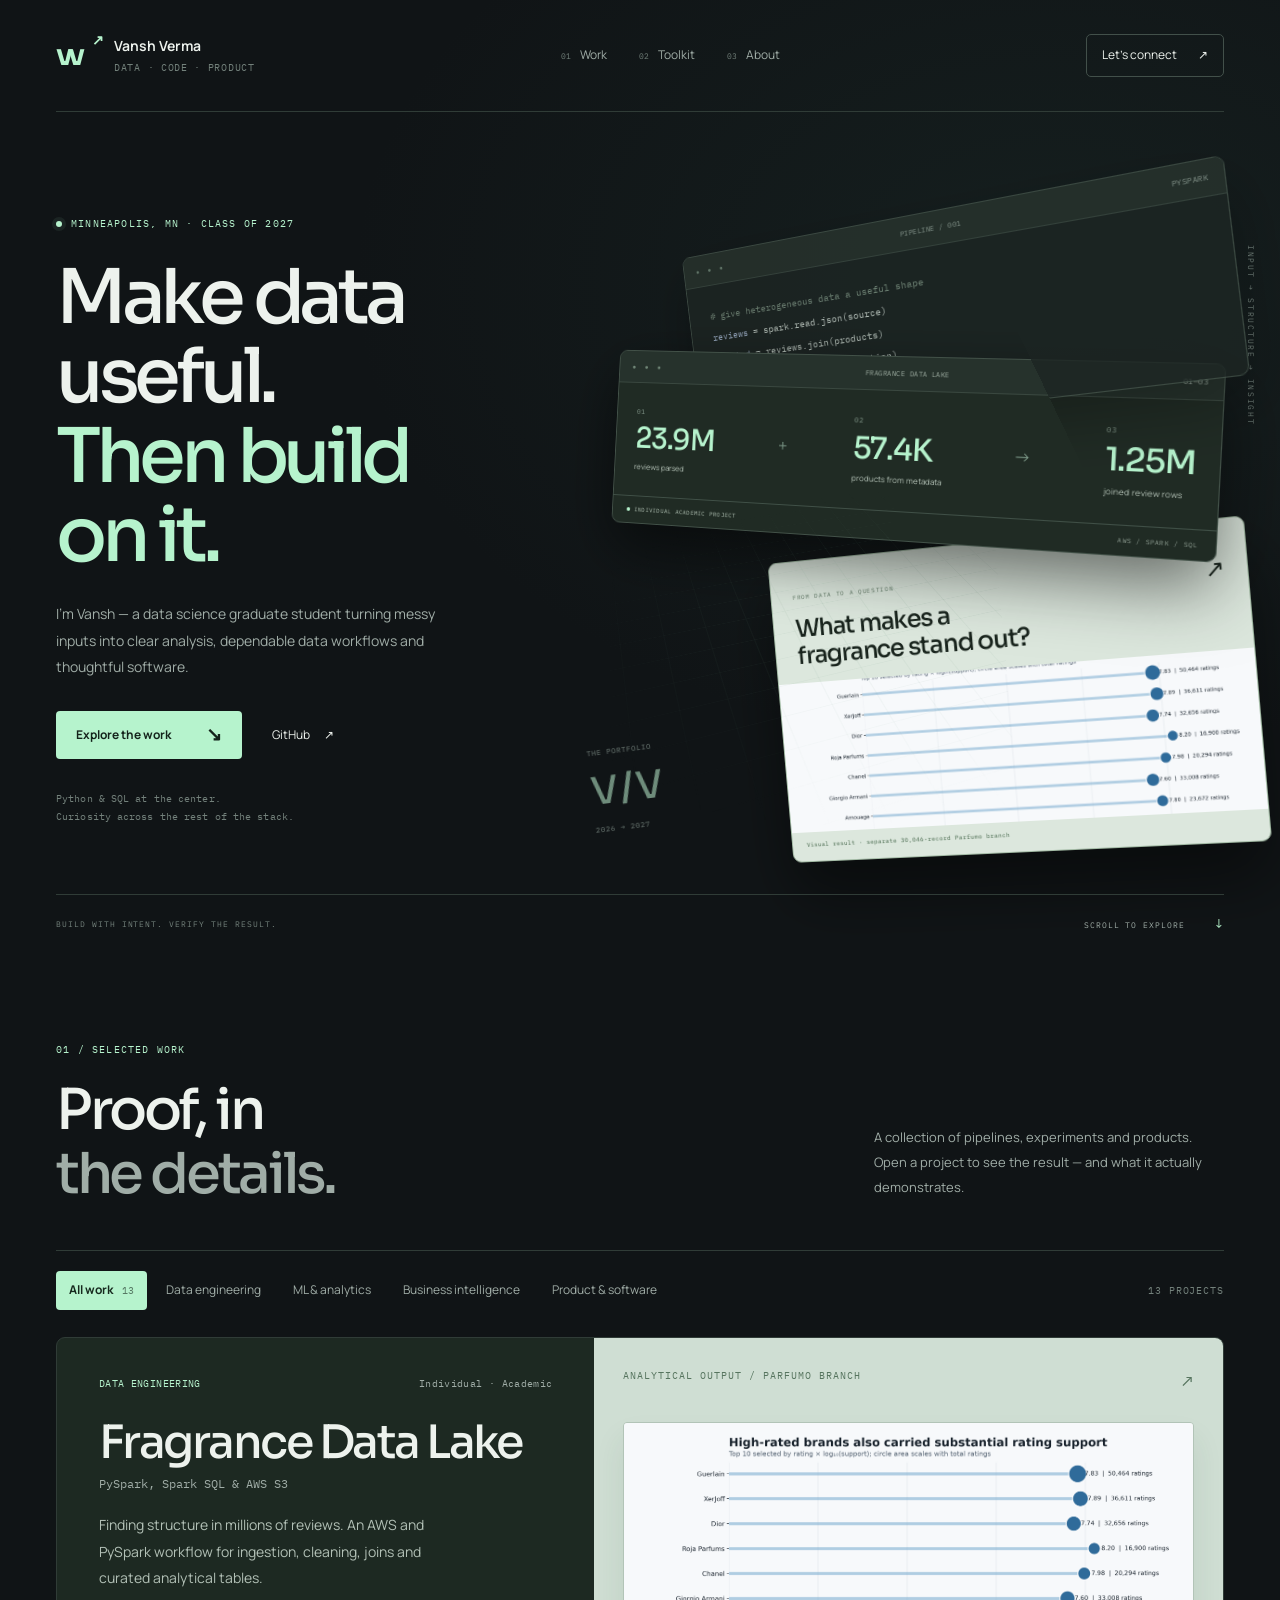
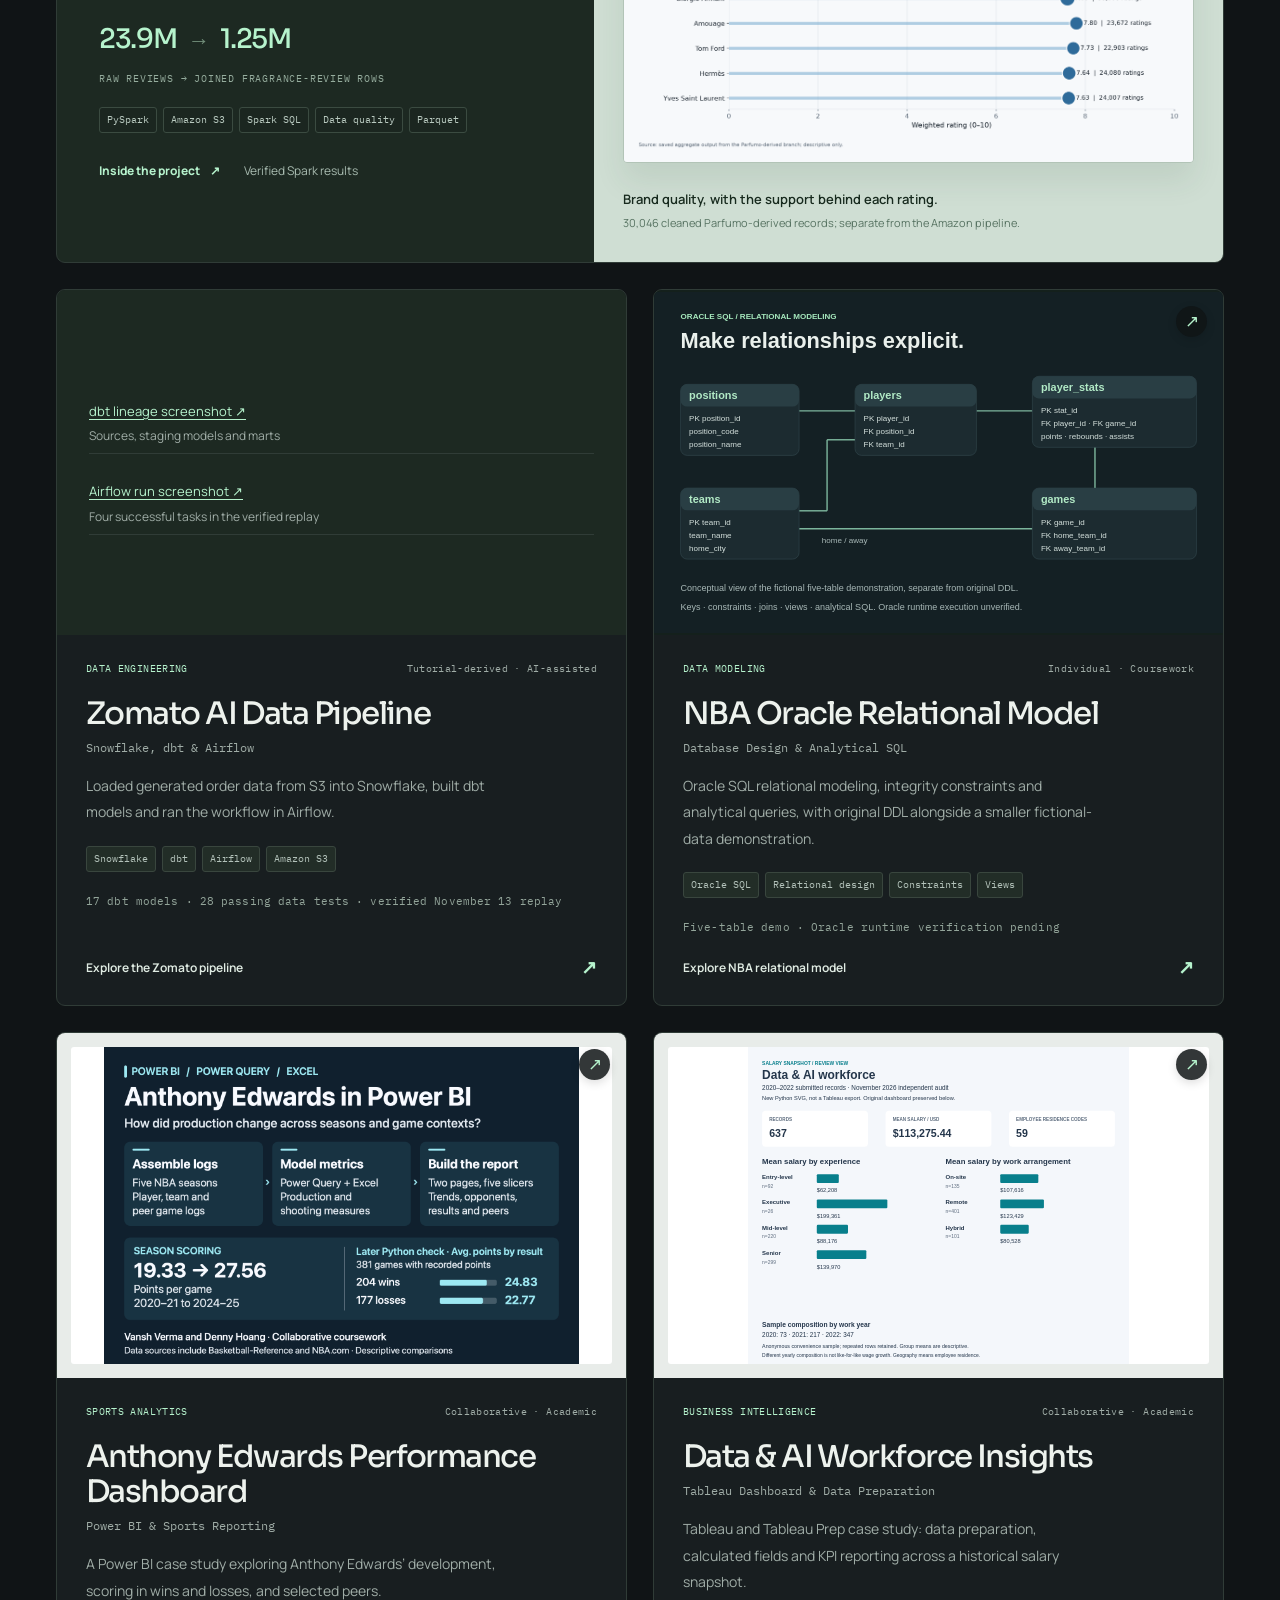
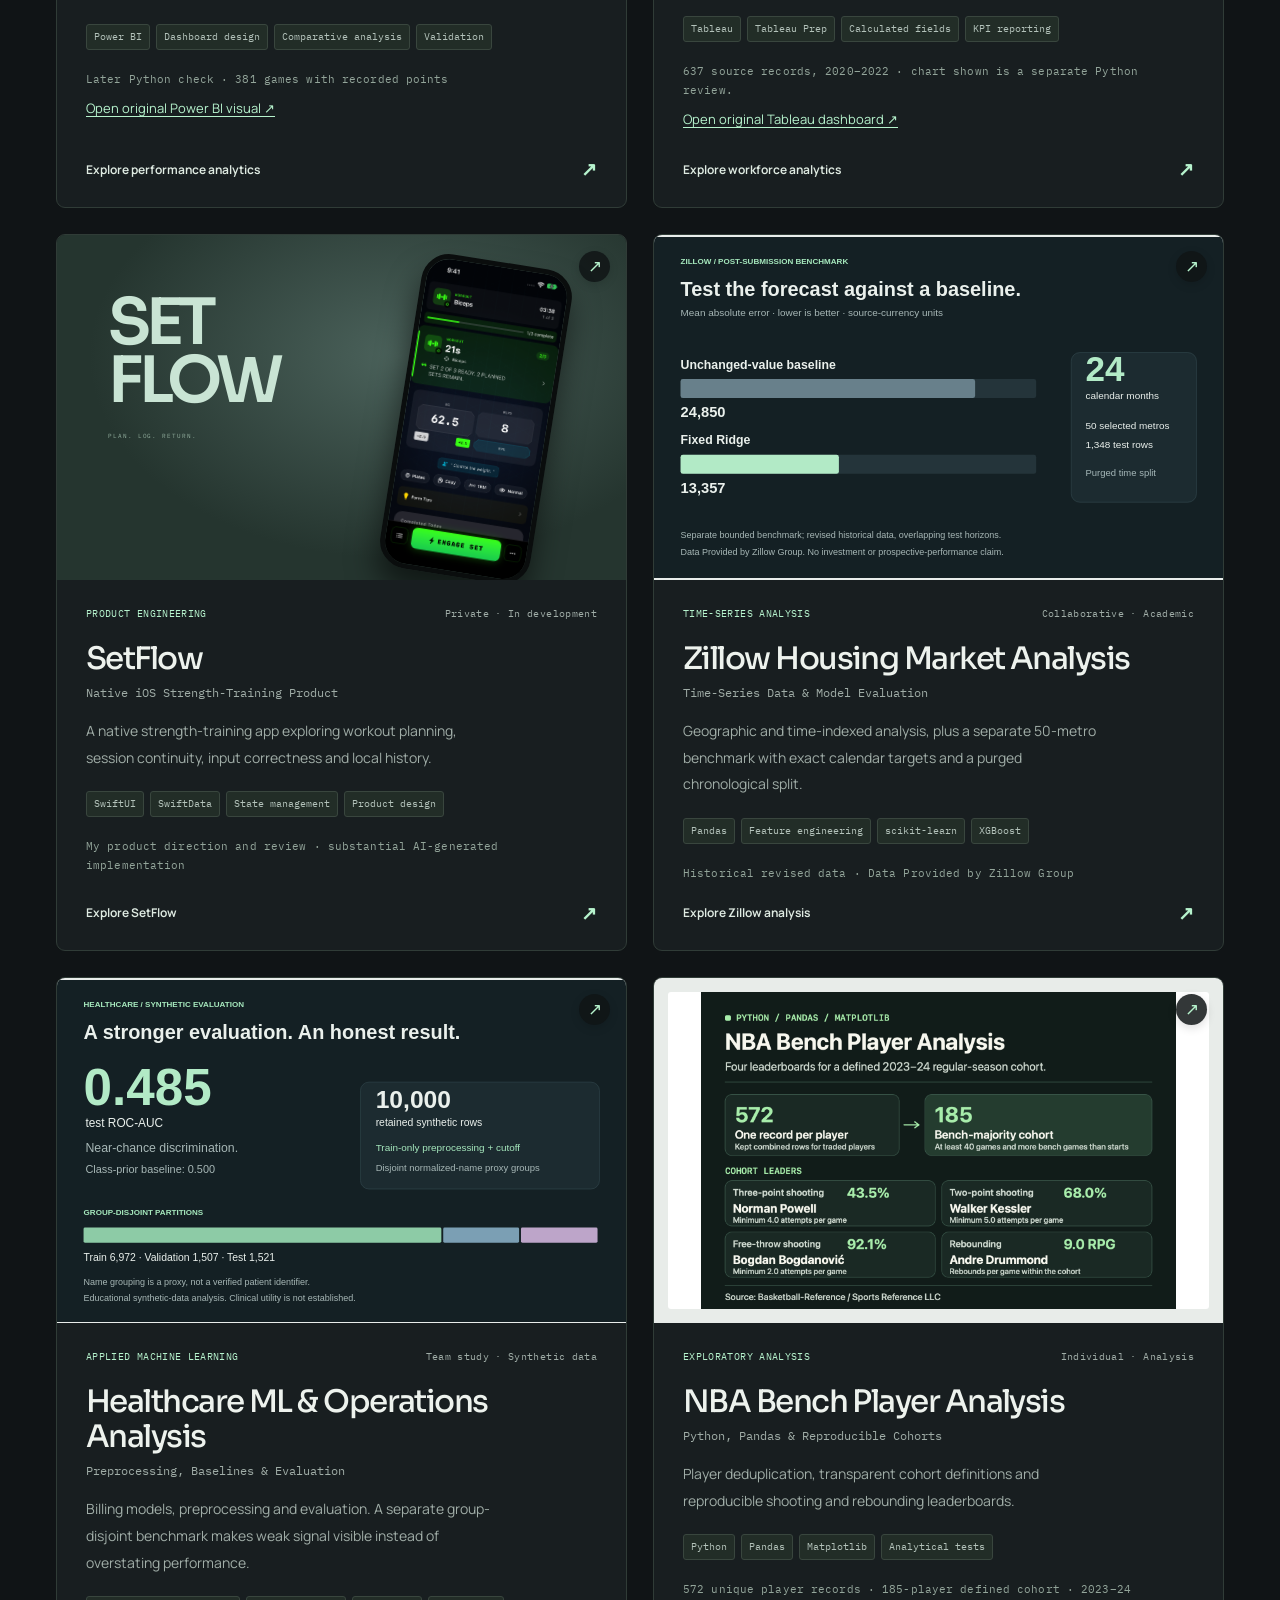
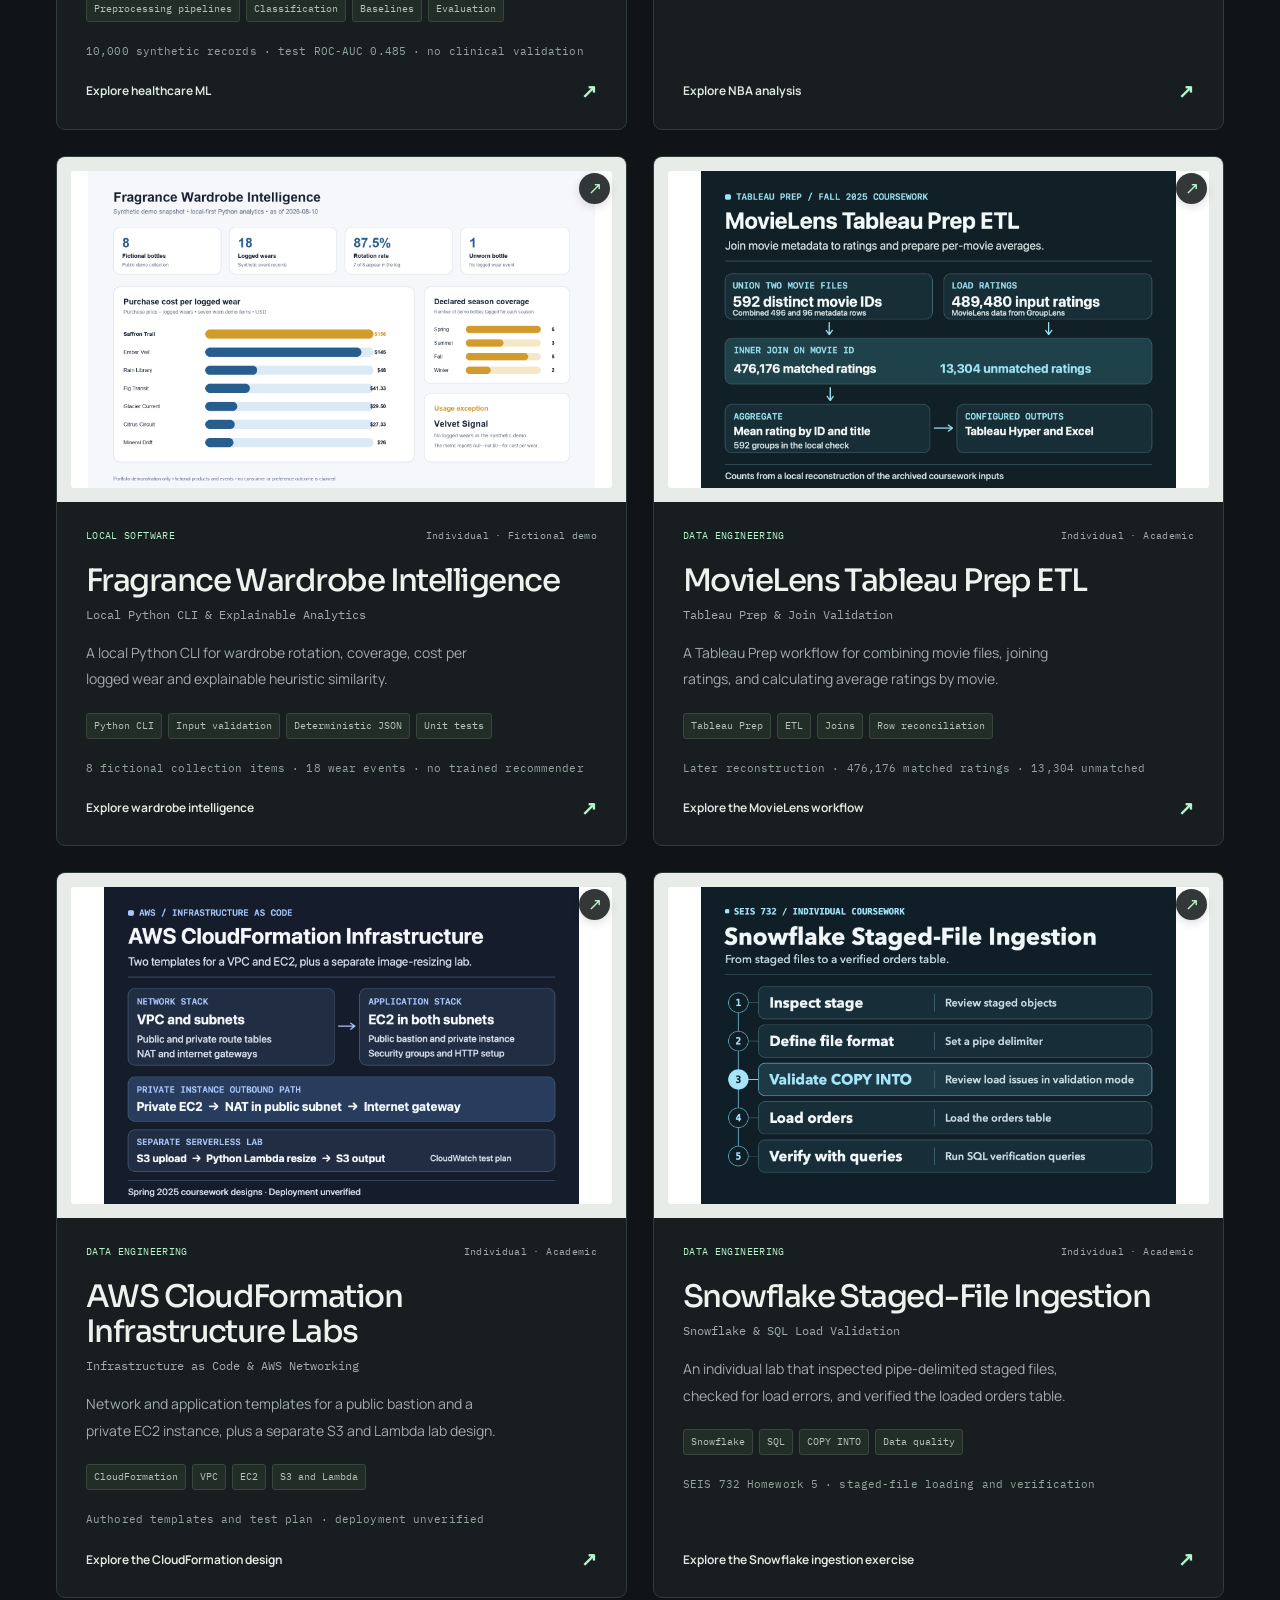
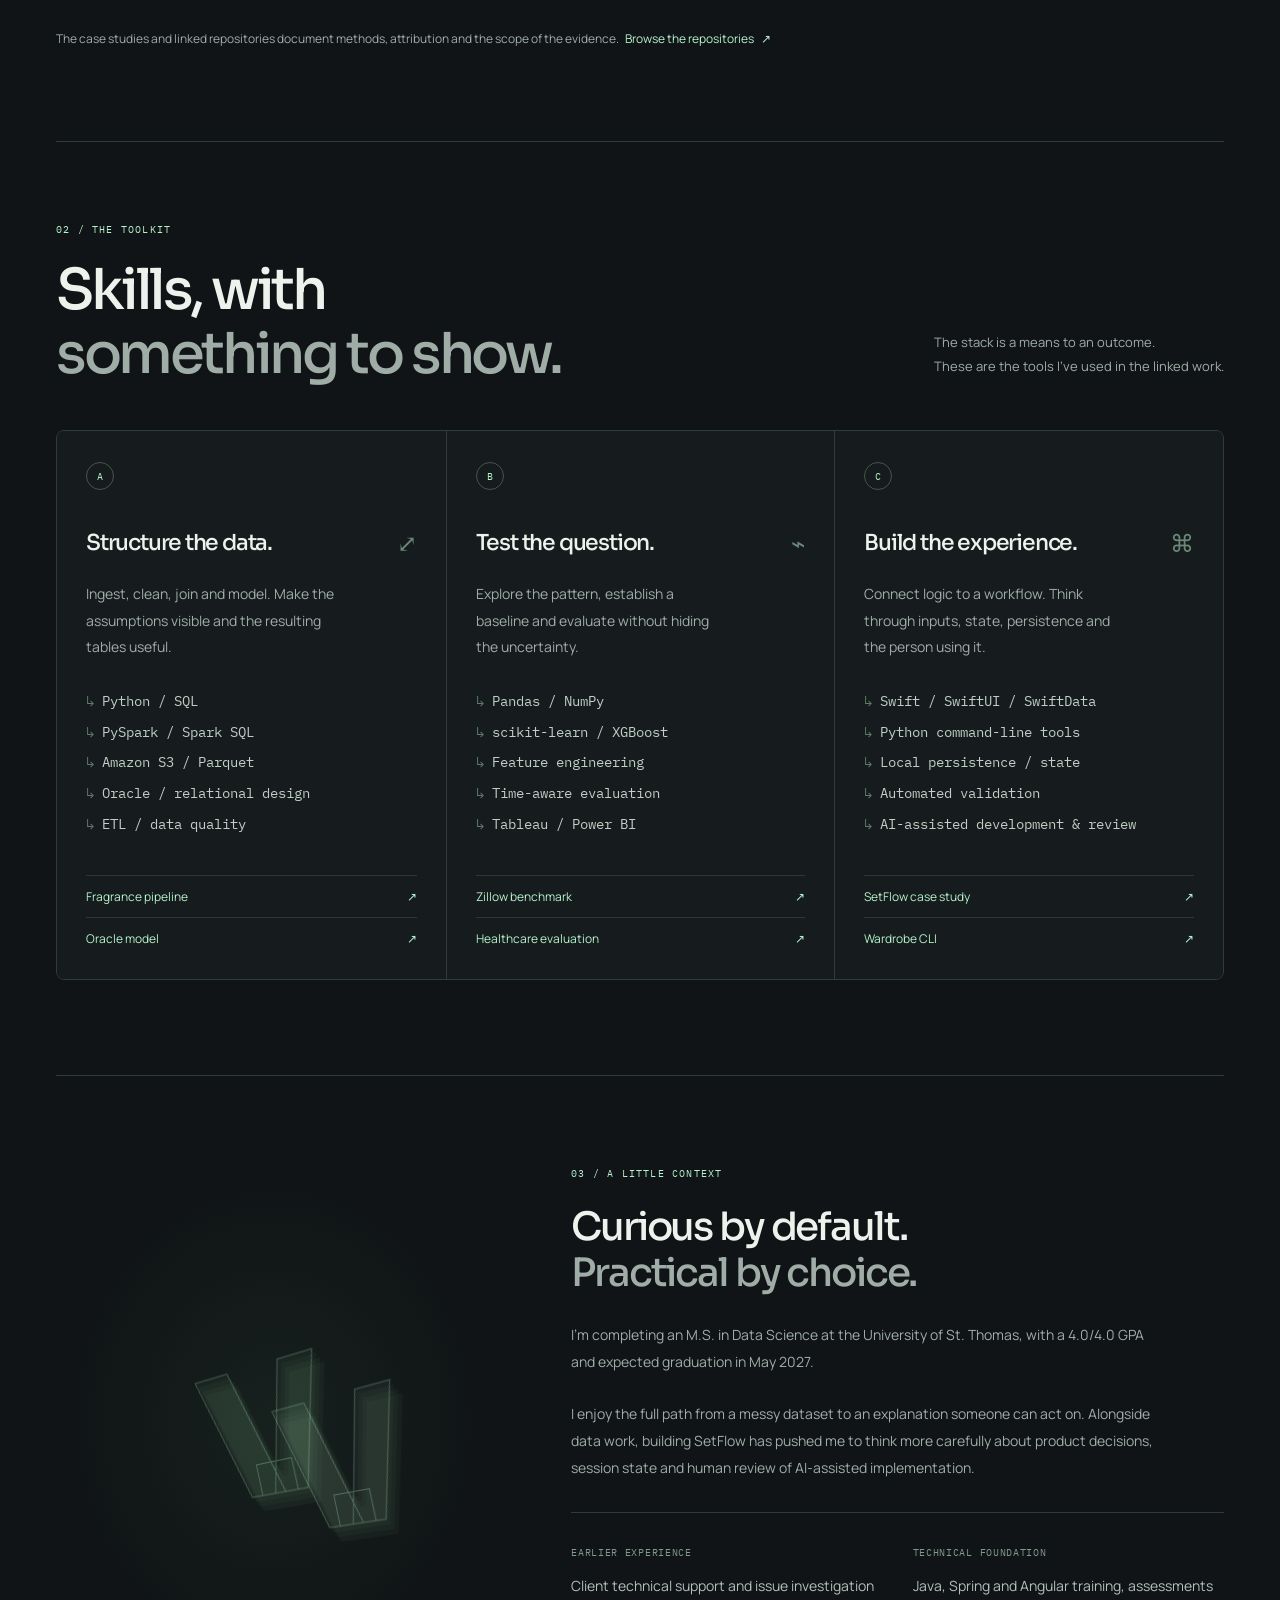
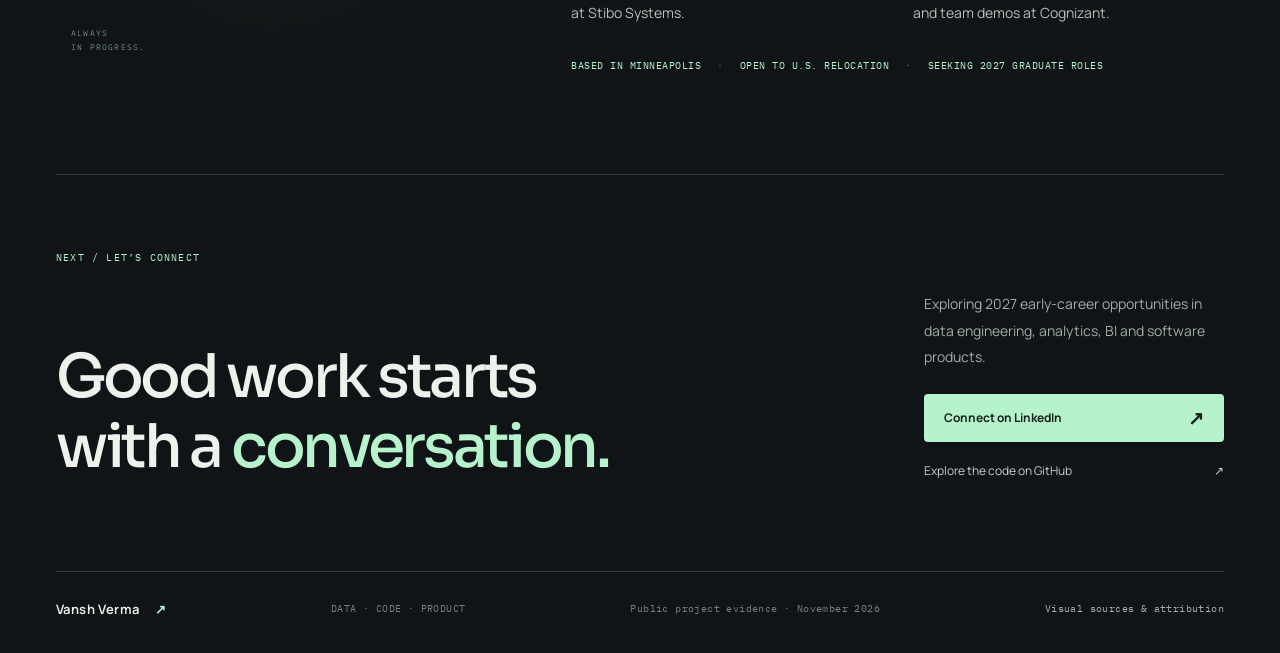
==== commit 18740ad3: "Publish coursework case studies and refresh analytics covers" ====
--- a/docs/index.html
+++ b/docs/index.html
@@ -12,8 +12,8 @@
   <link rel="icon" href="assets/favicon.svg" type="image/svg+xml">
   <link rel="preload" href="assets/fonts/sora.ttf" as="font" type="font/ttf" crossorigin>
   <link rel="preload" href="assets/fonts/manrope.ttf" as="font" type="font/ttf" crossorigin>
-  <link rel="stylesheet" href="styles.css?v=f93a751e1874">
-  <script src="app.js?v=4d7204d5d0dc" defer></script>
+  <link rel="stylesheet" href="styles.css?v=36d76621f976">
+  <script src="app.js?v=e4948f281a6c" defer></script>
 </head>
 <body>
   <a class="skip-link" href="#main">Skip to content</a>
@@ -59,7 +59,7 @@
 
     <section class="work-section section-shell" id="work" aria-labelledby="work-title">
       <div class="section-heading"><div><p class="eyebrow">01 / SELECTED WORK</p><h2 id="work-title">Proof, in<br><span class="muted-word">the details.</span></h2></div><p>A collection of pipelines, experiments and products.<br>Open a project to see the result — and what it actually demonstrates.</p></div>
-      <div class="work-toolbar"><div class="filters" role="group" aria-label="Filter projects" hidden><button type="button" data-filter="all" aria-pressed="true">All work <span>10</span></button><button type="button" data-filter="data" aria-pressed="false">Data engineering</button><button type="button" data-filter="ml" aria-pressed="false">ML & analytics</button><button type="button" data-filter="bi" aria-pressed="false">Business intelligence</button><button type="button" data-filter="product" aria-pressed="false">Product & software</button></div><p class="project-count" aria-live="polite" aria-atomic="true">10 PROJECTS</p></div>
+      <div class="work-toolbar"><div class="filters" role="group" aria-label="Filter projects" hidden><button type="button" data-filter="all" aria-pressed="true">All work <span>13</span></button><button type="button" data-filter="data" aria-pressed="false">Data engineering</button><button type="button" data-filter="ml" aria-pressed="false">ML & analytics</button><button type="button" data-filter="bi" aria-pressed="false">Business intelligence</button><button type="button" data-filter="product" aria-pressed="false">Product & software</button></div><p class="project-count" aria-live="polite" aria-atomic="true">13 PROJECTS</p></div>
 
       <div class="project-grid" id="project-grid">
         <article class="project-card project-featured" data-category="data" data-project="fragrance">
@@ -94,8 +94,8 @@
         </article>
 
         <article class="project-card" data-category="bi" data-project="powerbi">
-          <a class="project-image chart-image" href="https://github.com/vanshverma0401-wq/anthony-edwards-power-bi-dashboard" data-open="powerbi" aria-label="Explore Anthony Edwards performance analysis"><img src="assets/projects/basketball.svg" alt="Season averages and separate win/loss scoring means from 381 recorded Anthony Edwards games" loading="lazy"><span class="image-open" aria-hidden="true">↗</span></a>
-          <div class="card-copy"><div class="project-topline"><span class="project-index">SPORTS ANALYTICS</span><span class="project-kind">Collaborative · Academic</span></div><h3>Anthony Edwards Performance Dashboard <span class="project-stack">Power BI &amp; Sports Reporting</span></h3><p>A Power BI case study exploring Anthony Edwards’ development, scoring in wins and losses, and selected peers.</p><ul class="tags"><li>Power BI</li><li>Dashboard design</li><li>Comparative analysis</li><li>Validation</li></ul><p class="evidence-note">381 recorded games · chart shown is a separate Python review.</p><a class="original-visual-link" href="https://github.com/vanshverma0401-wq/anthony-edwards-power-bi-dashboard#original-power-bi-visual">Open original Power BI visual <span aria-hidden="true">↗</span></a><a class="card-link" href="https://github.com/vanshverma0401-wq/anthony-edwards-power-bi-dashboard" data-open="powerbi">Explore performance analytics <span aria-hidden="true">↗</span></a></div>
+          <a class="project-image chart-image" href="https://github.com/vanshverma0401-wq/anthony-edwards-power-bi-dashboard" data-open="powerbi" aria-label="Explore Anthony Edwards performance analysis"><img src="assets/projects/anthony-edwards-power-bi-overview.png" alt="Anthony Edwards Power BI report workflow, season scoring, and a later Python comparison of scoring in wins and losses" width="1500" height="1000" loading="lazy"><span class="image-open" aria-hidden="true">↗</span></a>
+          <div class="card-copy"><div class="project-topline"><span class="project-index">SPORTS ANALYTICS</span><span class="project-kind">Collaborative · Academic</span></div><h3>Anthony Edwards Performance Dashboard <span class="project-stack">Power BI &amp; Sports Reporting</span></h3><p>A Power BI case study exploring Anthony Edwards’ development, scoring in wins and losses, and selected peers.</p><ul class="tags"><li>Power BI</li><li>Dashboard design</li><li>Comparative analysis</li><li>Validation</li></ul><p class="evidence-note">Later Python check · 381 games with recorded points</p><a class="original-visual-link" href="https://github.com/vanshverma0401-wq/anthony-edwards-power-bi-dashboard#original-power-bi-visual">Open original Power BI visual <span aria-hidden="true">↗</span></a><a class="card-link" href="https://github.com/vanshverma0401-wq/anthony-edwards-power-bi-dashboard" data-open="powerbi">Explore performance analytics <span aria-hidden="true">↗</span></a></div>
         </article>
 
         <article class="project-card" data-category="bi" data-project="tableau">
@@ -119,16 +119,52 @@
         </article>
 
         <article class="project-card" data-category="ml" data-project="nba">
-          <a class="project-image chart-image" href="https://github.com/vanshverma0401-wq/nba-bench-impact-analysis" data-open="nba" aria-label="Explore NBA bench impact analysis"><img src="assets/projects/nba.png" alt="Qualified bench-majority three-point shooting leaders in the 2023–24 NBA regular season" loading="lazy"><span class="image-open" aria-hidden="true">↗</span></a>
-          <div class="card-copy"><div class="project-topline"><span class="project-index">EXPLORATORY ANALYSIS</span><span class="project-kind">Individual · Analysis</span></div><h3>NBA Bench Impact Analysis <span class="project-stack">Python, Pandas &amp; Reproducible Cohorts</span></h3><p>Player deduplication, transparent cohort definitions and reproducible shooting and rebounding leaderboards.</p><ul class="tags"><li>Python</li><li>Pandas</li><li>Matplotlib</li><li>Analytical tests</li></ul><p class="evidence-note">572 unique player records · 185-player defined cohort · 2023–24</p><a class="card-link" href="https://github.com/vanshverma0401-wq/nba-bench-impact-analysis" data-open="nba">Explore NBA analysis <span aria-hidden="true">↗</span></a></div>
+          <a class="project-image chart-image" href="https://github.com/vanshverma0401-wq/nba-bench-impact-analysis" data-open="nba" aria-label="Explore NBA Bench Player Analysis"><img src="assets/projects/nba-bench-player-analysis-overview.png" alt="2023–24 NBA bench analysis overview showing 572 player records, a 185-player cohort, and four leaderboard results" width="1500" height="1000" loading="lazy"><span class="image-open" aria-hidden="true">↗</span></a>
+          <div class="card-copy"><div class="project-topline"><span class="project-index">EXPLORATORY ANALYSIS</span><span class="project-kind">Individual · Analysis</span></div><h3>NBA Bench Player Analysis <span class="project-stack">Python, Pandas &amp; Reproducible Cohorts</span></h3><p>Player deduplication, transparent cohort definitions and reproducible shooting and rebounding leaderboards.</p><ul class="tags"><li>Python</li><li>Pandas</li><li>Matplotlib</li><li>Analytical tests</li></ul><p class="evidence-note">572 unique player records · 185-player defined cohort · 2023–24</p><a class="card-link" href="https://github.com/vanshverma0401-wq/nba-bench-impact-analysis" data-open="nba">Explore NBA analysis <span aria-hidden="true">↗</span></a></div>
         </article>
 
         <article class="project-card" data-category="product" data-project="wardrobe">
           <a class="project-image chart-image" href="https://github.com/vanshverma0401-wq/fragrance-wardrobe-intelligence" data-open="wardrobe" aria-label="Explore Fragrance Wardrobe Intelligence"><img src="assets/projects/wardrobe.png" alt="Fictional fragrance wardrobe demo showing rotation, coverage and cost per logged wear" loading="lazy"><span class="image-open" aria-hidden="true">↗</span></a>
           <div class="card-copy"><div class="project-topline"><span class="project-index">LOCAL SOFTWARE</span><span class="project-kind">Individual · Fictional demo</span></div><h3>Fragrance Wardrobe Intelligence <span class="project-stack">Local Python CLI &amp; Explainable Analytics</span></h3><p>A local Python CLI for wardrobe rotation, coverage, cost per logged wear and explainable heuristic similarity.</p><ul class="tags"><li>Python CLI</li><li>Input validation</li><li>Deterministic JSON</li><li>Unit tests</li></ul><p class="evidence-note">8 fictional collection items · 18 wear events · no trained recommender</p><a class="card-link" href="https://github.com/vanshverma0401-wq/fragrance-wardrobe-intelligence" data-open="wardrobe">Explore wardrobe intelligence <span aria-hidden="true">↗</span></a></div>
         </article>
+
+        <article class="project-card" data-category="data" data-project="movielens">
+          <a class="project-image chart-image" href="projects/movielens-tableau-prep/" aria-label="Open the MovieLens Tableau Prep ETL case study"><img src="assets/projects/movielens-prep-overview.png" alt="MovieLens join workflow with 489,480 input ratings and 476,176 matched ratings in the reconstruction" width="1500" height="1000" loading="lazy"><span class="image-open" aria-hidden="true">↗</span></a>
+          <div class="card-copy">
+            <div class="project-topline"><span class="project-index">DATA ENGINEERING</span><span class="project-kind">Individual · Academic</span></div>
+            <h3>MovieLens Tableau Prep ETL <span class="project-stack">Tableau Prep &amp; Join Validation</span></h3>
+            <p>A Tableau Prep workflow for combining movie files, joining ratings, and calculating average ratings by movie.</p>
+            <ul class="tags"><li>Tableau Prep</li><li>ETL</li><li>Joins</li><li>Row reconciliation</li></ul>
+            <p class="evidence-note">Later reconstruction · 476,176 matched ratings · 13,304 unmatched</p>
+            <a class="card-link" href="projects/movielens-tableau-prep/">Explore the MovieLens workflow <span aria-hidden="true">↗</span></a>
+          </div>
+        </article>
+
+        <article class="project-card" data-category="data" data-project="cloudformation">
+          <a class="project-image chart-image" href="projects/aws-cloudformation-labs/" aria-label="Open the AWS CloudFormation Infrastructure Labs case study"><img src="assets/projects/aws-cloudformation-overview.png" alt="CloudFormation network and application stacks with private EC2 outbound routing and a separate S3 and Lambda design" width="1500" height="1000" loading="lazy"><span class="image-open" aria-hidden="true">↗</span></a>
+          <div class="card-copy">
+            <div class="project-topline"><span class="project-index">DATA ENGINEERING</span><span class="project-kind">Individual · Academic</span></div>
+            <h3>AWS CloudFormation Infrastructure Labs <span class="project-stack">Infrastructure as Code &amp; AWS Networking</span></h3>
+            <p>Network and application templates for a public bastion and a private EC2 instance, plus a separate S3 and Lambda lab design.</p>
+            <ul class="tags"><li>CloudFormation</li><li>VPC</li><li>EC2</li><li>S3 and Lambda</li></ul>
+            <p class="evidence-note">Authored templates and test plan · deployment unverified</p>
+            <a class="card-link" href="projects/aws-cloudformation-labs/">Explore the CloudFormation design <span aria-hidden="true">↗</span></a>
+          </div>
+        </article>
+
+        <article class="project-card" data-category="data" data-project="snowflake">
+          <a class="project-image chart-image" href="projects/snowflake-staged-file-ingestion/" aria-label="Open the Snowflake Staged-File Ingestion case study"><img src="assets/projects/snowflake-staged-file-ingestion-overview.png" alt="Five Snowflake ingestion steps from staged-file inspection and validation through loading and SQL verification" width="1500" height="1000" loading="lazy"><span class="image-open" aria-hidden="true">↗</span></a>
+          <div class="card-copy">
+            <div class="project-topline"><span class="project-index">DATA ENGINEERING</span><span class="project-kind">Individual · Academic</span></div>
+            <h3>Snowflake Staged-File Ingestion <span class="project-stack">Snowflake &amp; SQL Load Validation</span></h3>
+            <p>An individual lab that inspected pipe-delimited staged files, checked for load errors, and verified the loaded orders table.</p>
+            <ul class="tags"><li>Snowflake</li><li>SQL</li><li>COPY INTO</li><li>Data quality</li></ul>
+            <p class="evidence-note">SEIS 732 Homework 5 · staged-file loading and verification</p>
+            <a class="card-link" href="projects/snowflake-staged-file-ingestion/">Explore the Snowflake ingestion exercise <span aria-hidden="true">↗</span></a>
+          </div>
+        </article>
       </div>
-      <p class="work-footer">The linked repositories document methods, attribution and the scope of the evidence. <a href="https://github.com/vanshverma0401-wq?tab=repositories">Browse the repositories <span aria-hidden="true">↗</span></a></p>
+      <p class="work-footer">The case studies and linked repositories document methods, attribution and the scope of the evidence. <a href="https://github.com/vanshverma0401-wq?tab=repositories">Browse the repositories <span aria-hidden="true">↗</span></a></p>
     </section>
 
     <section class="toolkit-section section-shell" id="toolkit" aria-labelledby="toolkit-title">
--- a/docs/styles.css
+++ b/docs/styles.css
@@ -94,3 +94,59 @@
   align-self: flex-start;
   padding-block: 10px;
 }
+
+.project-page {
+  max-width: 960px;
+  padding-block: clamp(40px, 7vw, 96px);
+}
+
+.project-page .text-link {
+  display: inline-flex;
+  margin-bottom: 28px;
+}
+
+.project-page h1 {
+  margin-top: 10px;
+  font-size: clamp(32px, 6vw, 64px);
+  line-height: 1.05;
+  letter-spacing: -0.045em;
+}
+
+.project-page .project-page-summary,
+.project-page .project-page-copy p {
+  max-width: 68ch;
+  margin-top: 12px;
+  color: var(--muted);
+  font-size: 16px;
+  line-height: 1.7;
+}
+
+.project-page-figure {
+  margin: 32px 0;
+}
+
+.project-page-figure img {
+  display: block;
+  width: 100%;
+  height: auto;
+  border: 1px solid var(--line);
+  border-radius: 12px;
+}
+
+.project-page-figure figcaption {
+  margin-top: 10px;
+  color: var(--muted);
+}
+
+.project-page-copy section + section {
+  margin-top: 24px;
+}
+
+.project-page-copy h2 {
+  font-size: 21px;
+  letter-spacing: -0.025em;
+}
+
+.project-page-copy code {
+  font-family: var(--font-mono);
+}
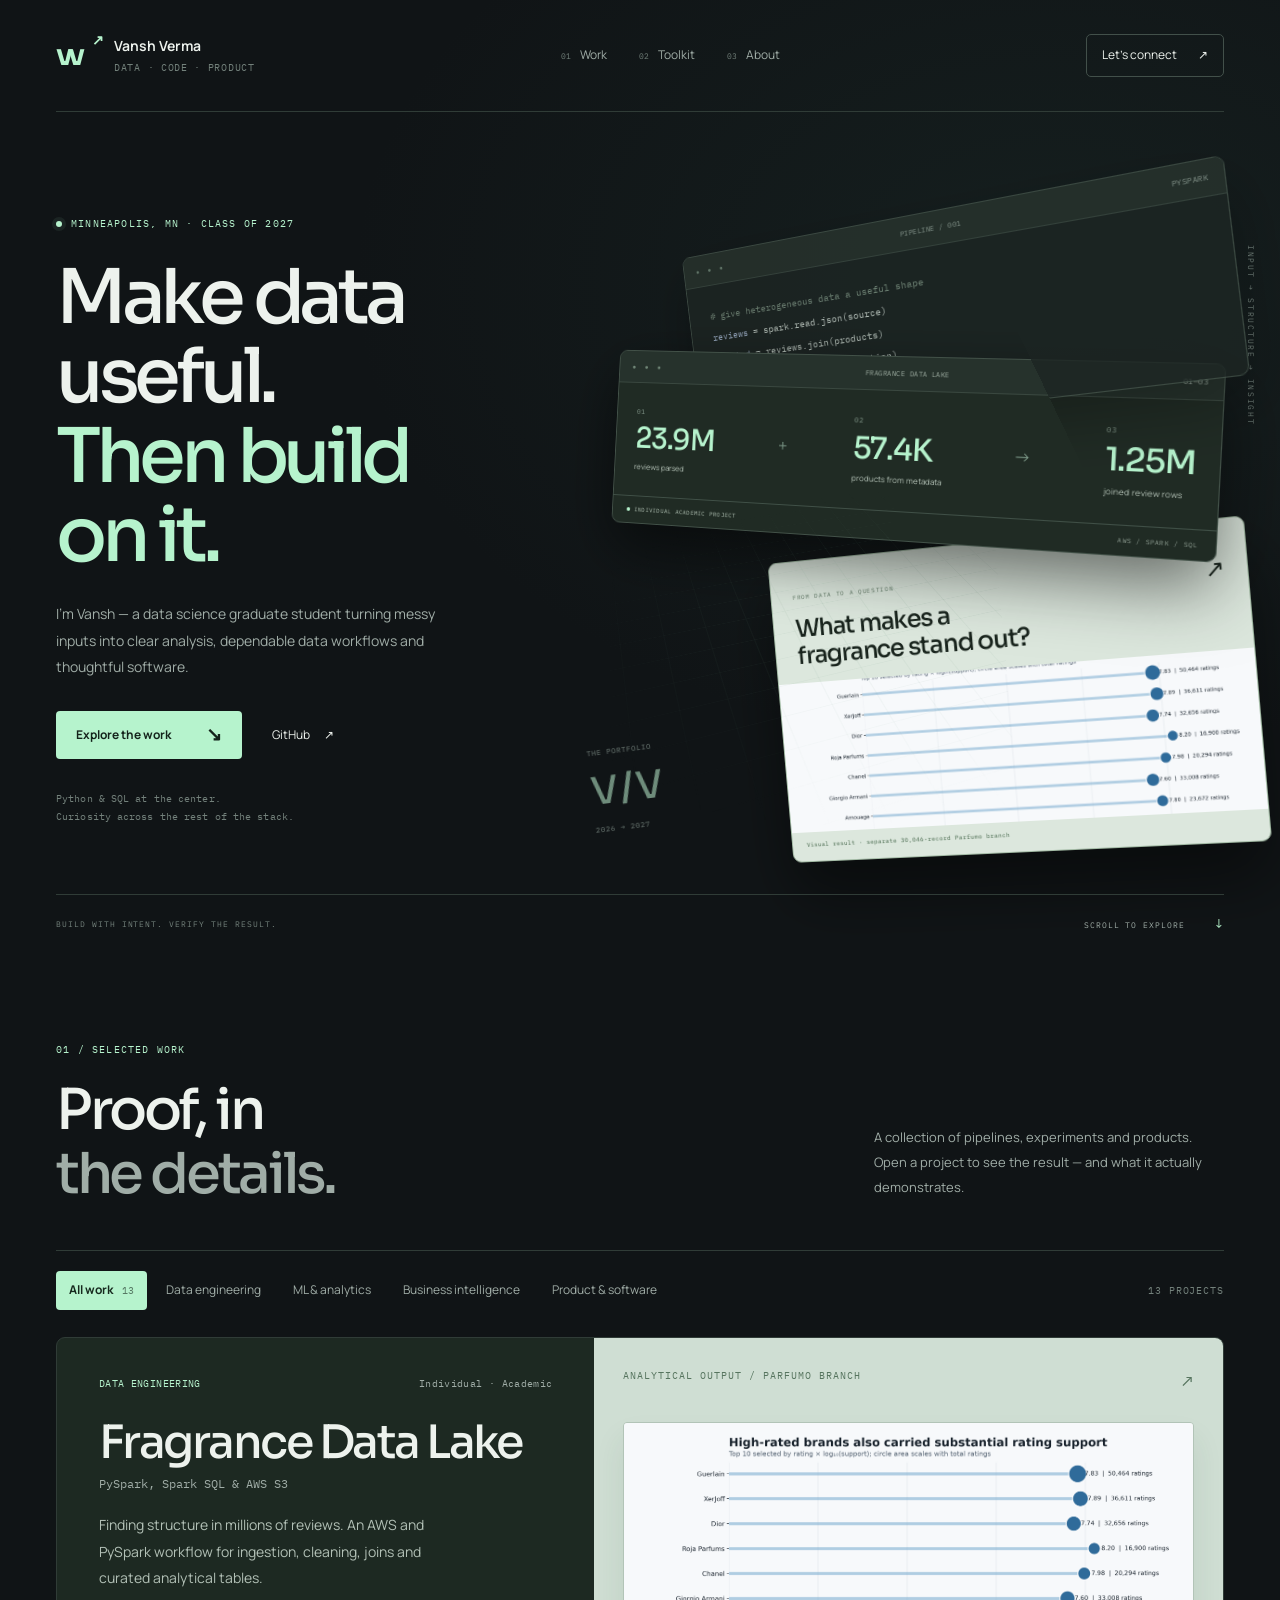
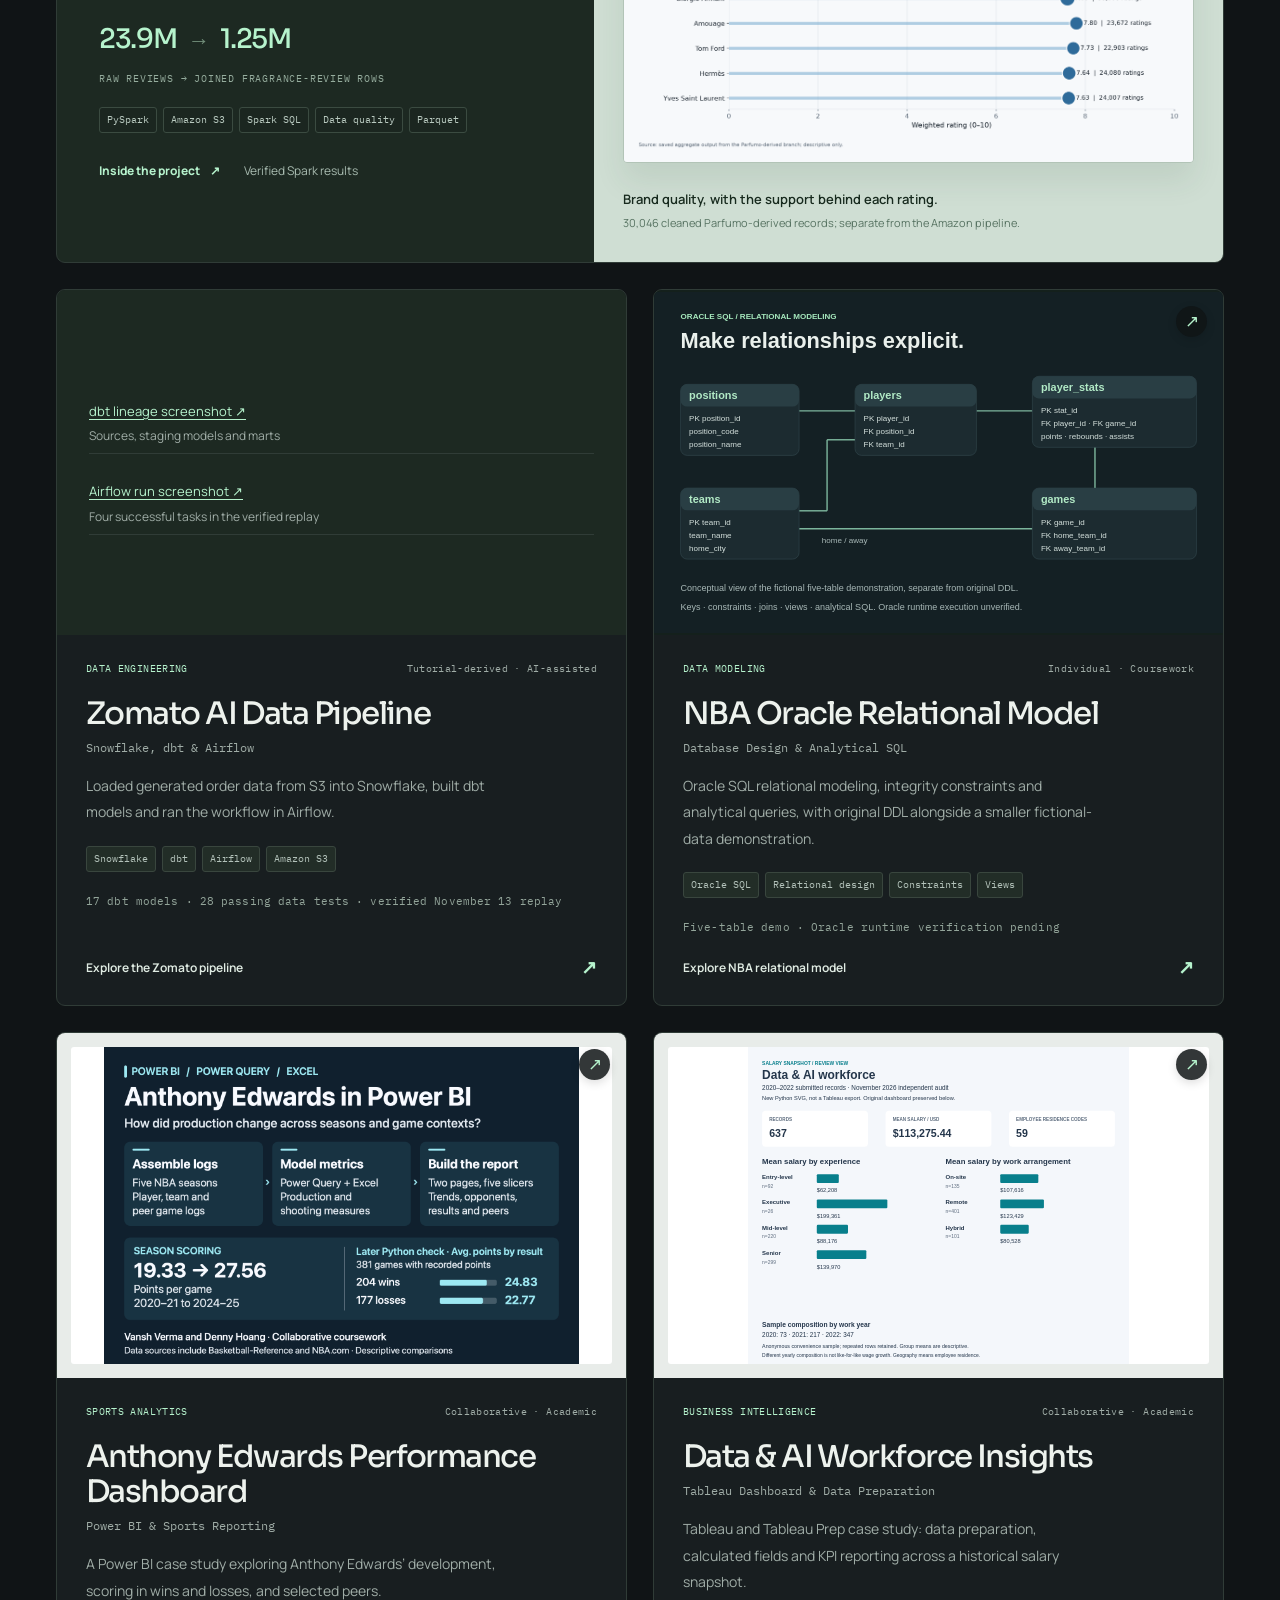
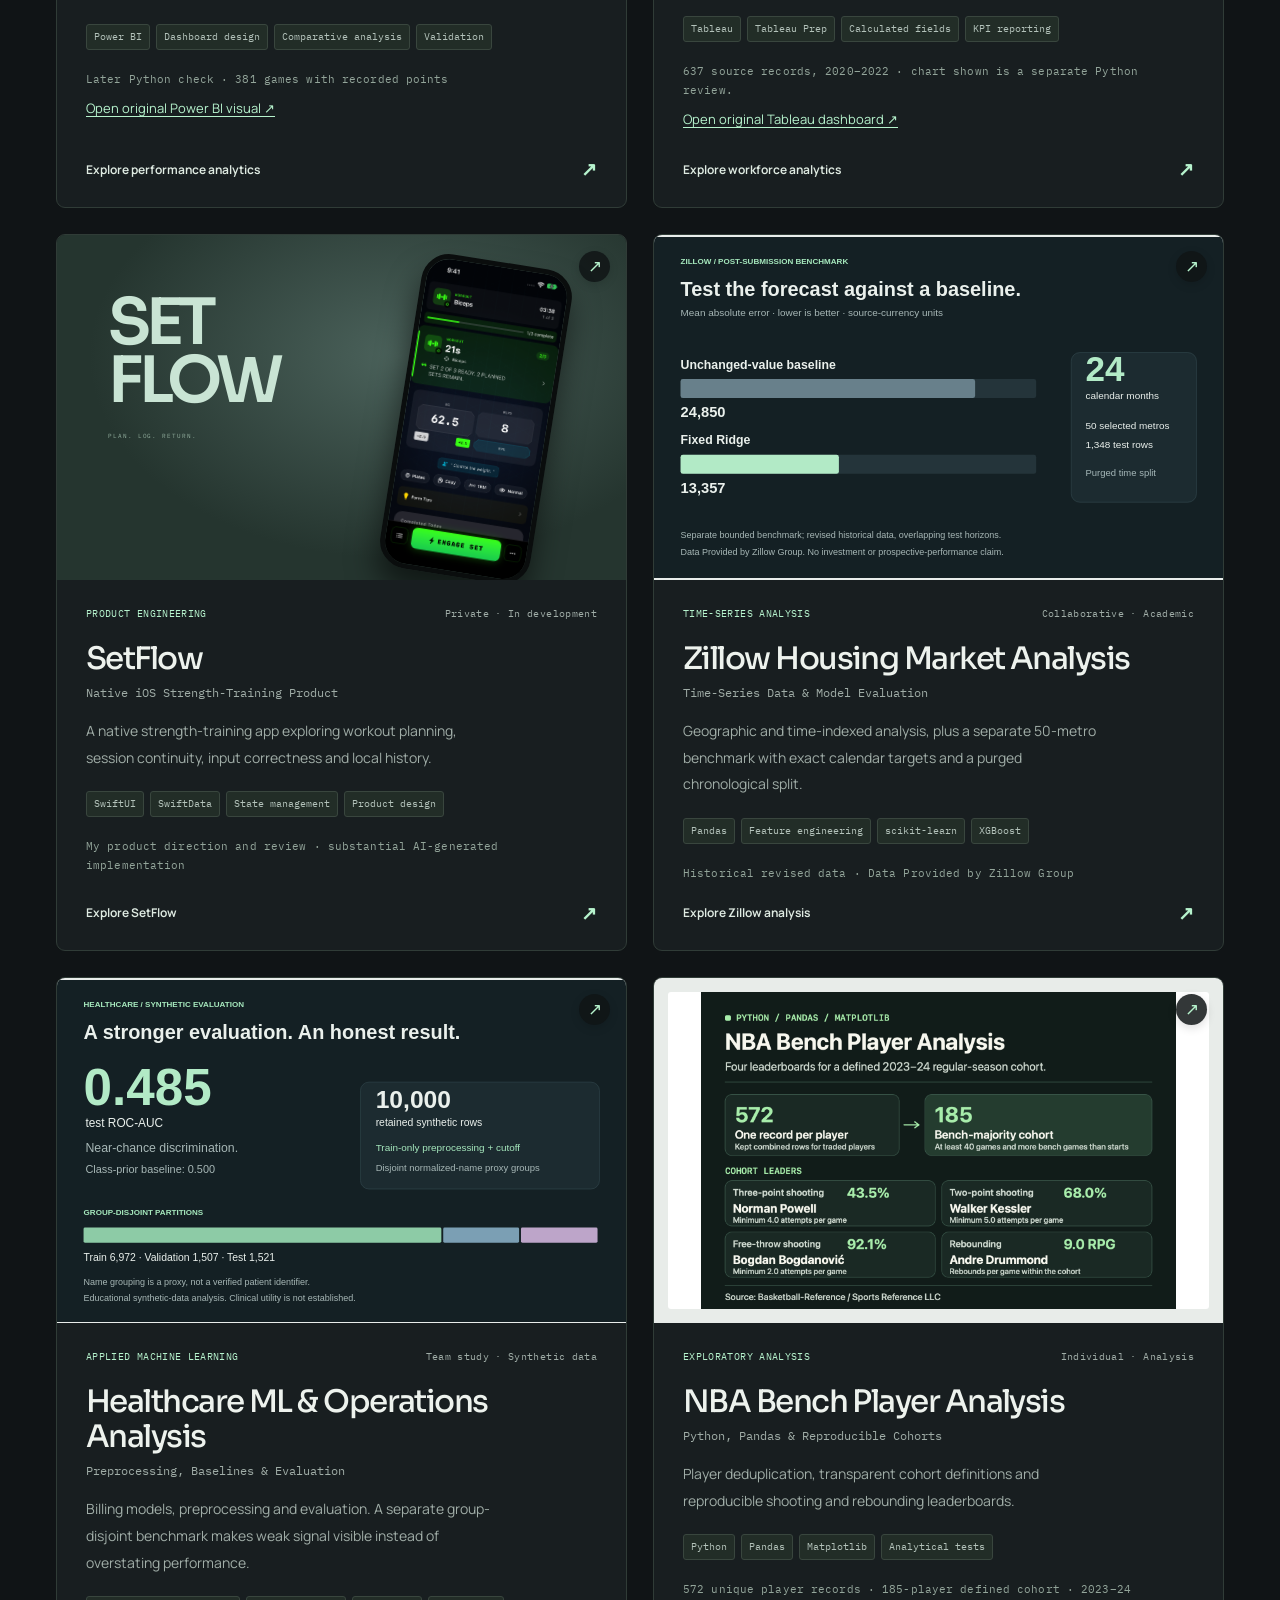
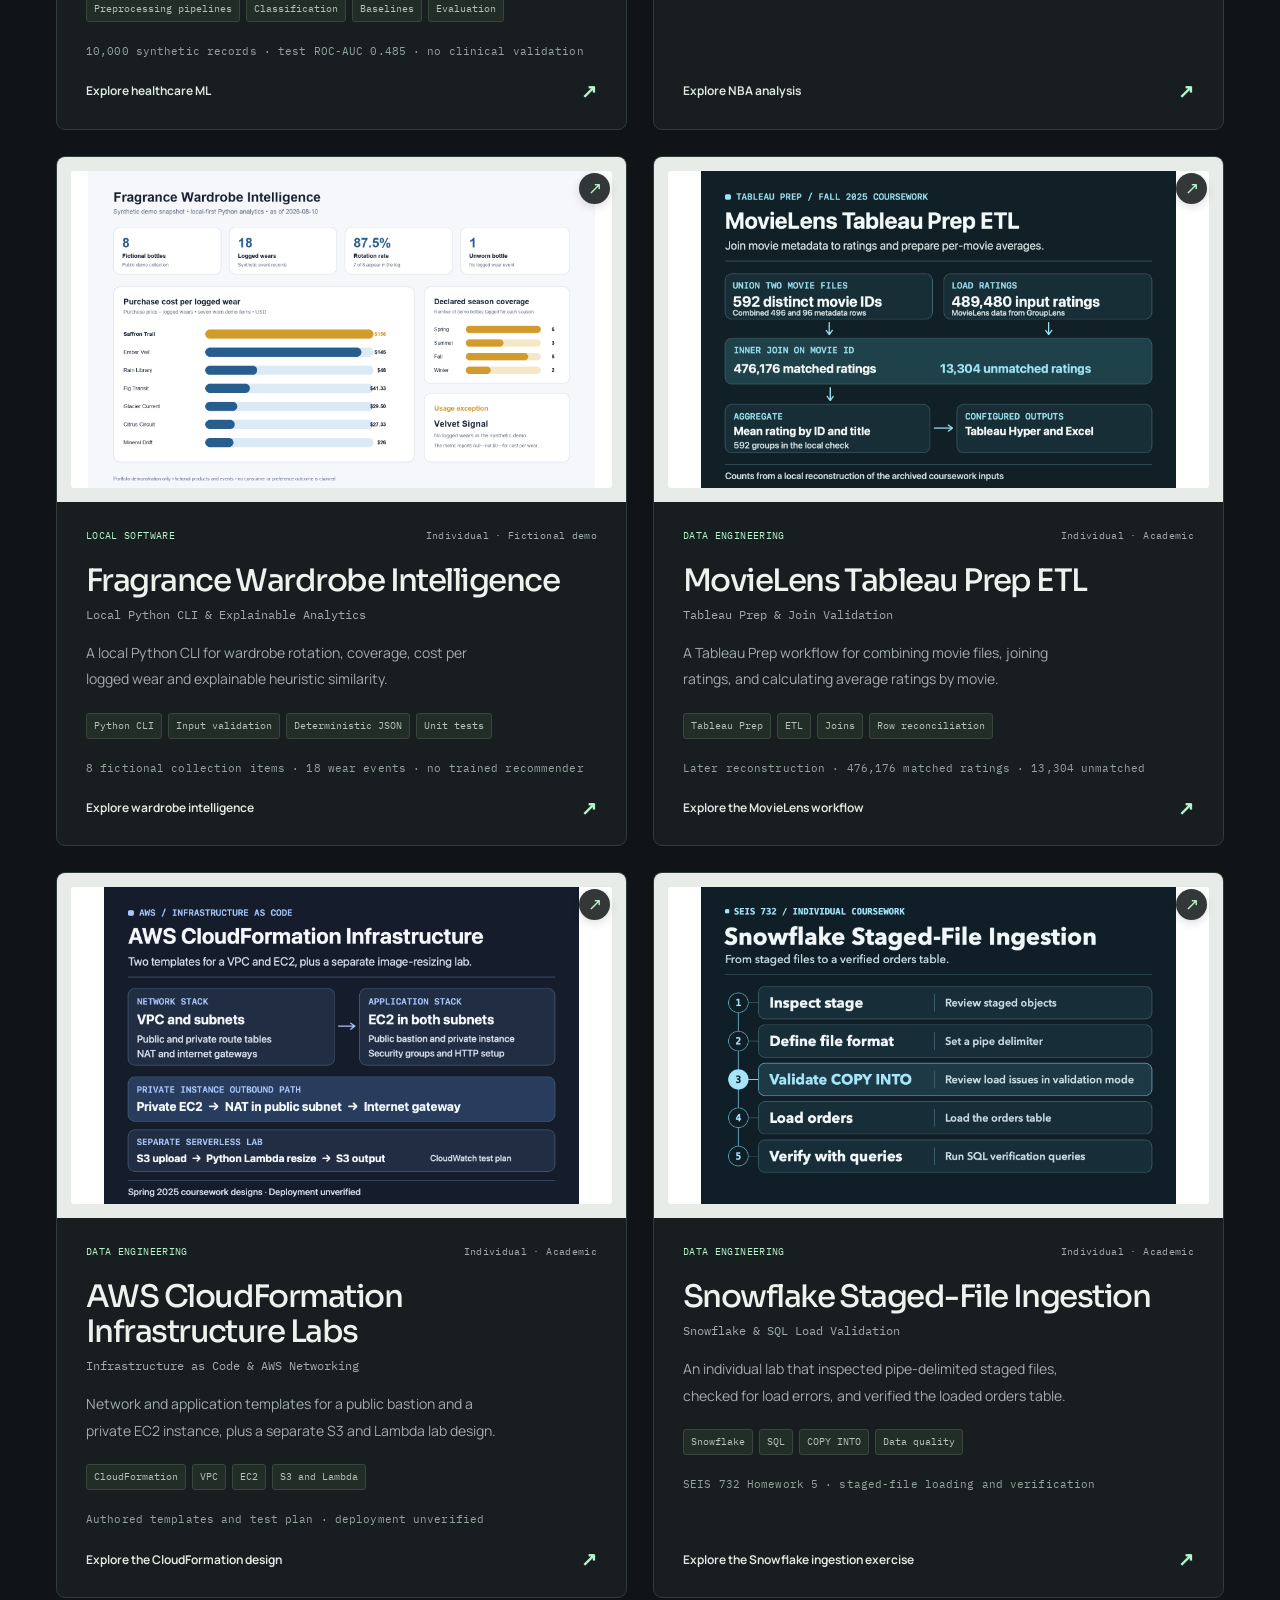
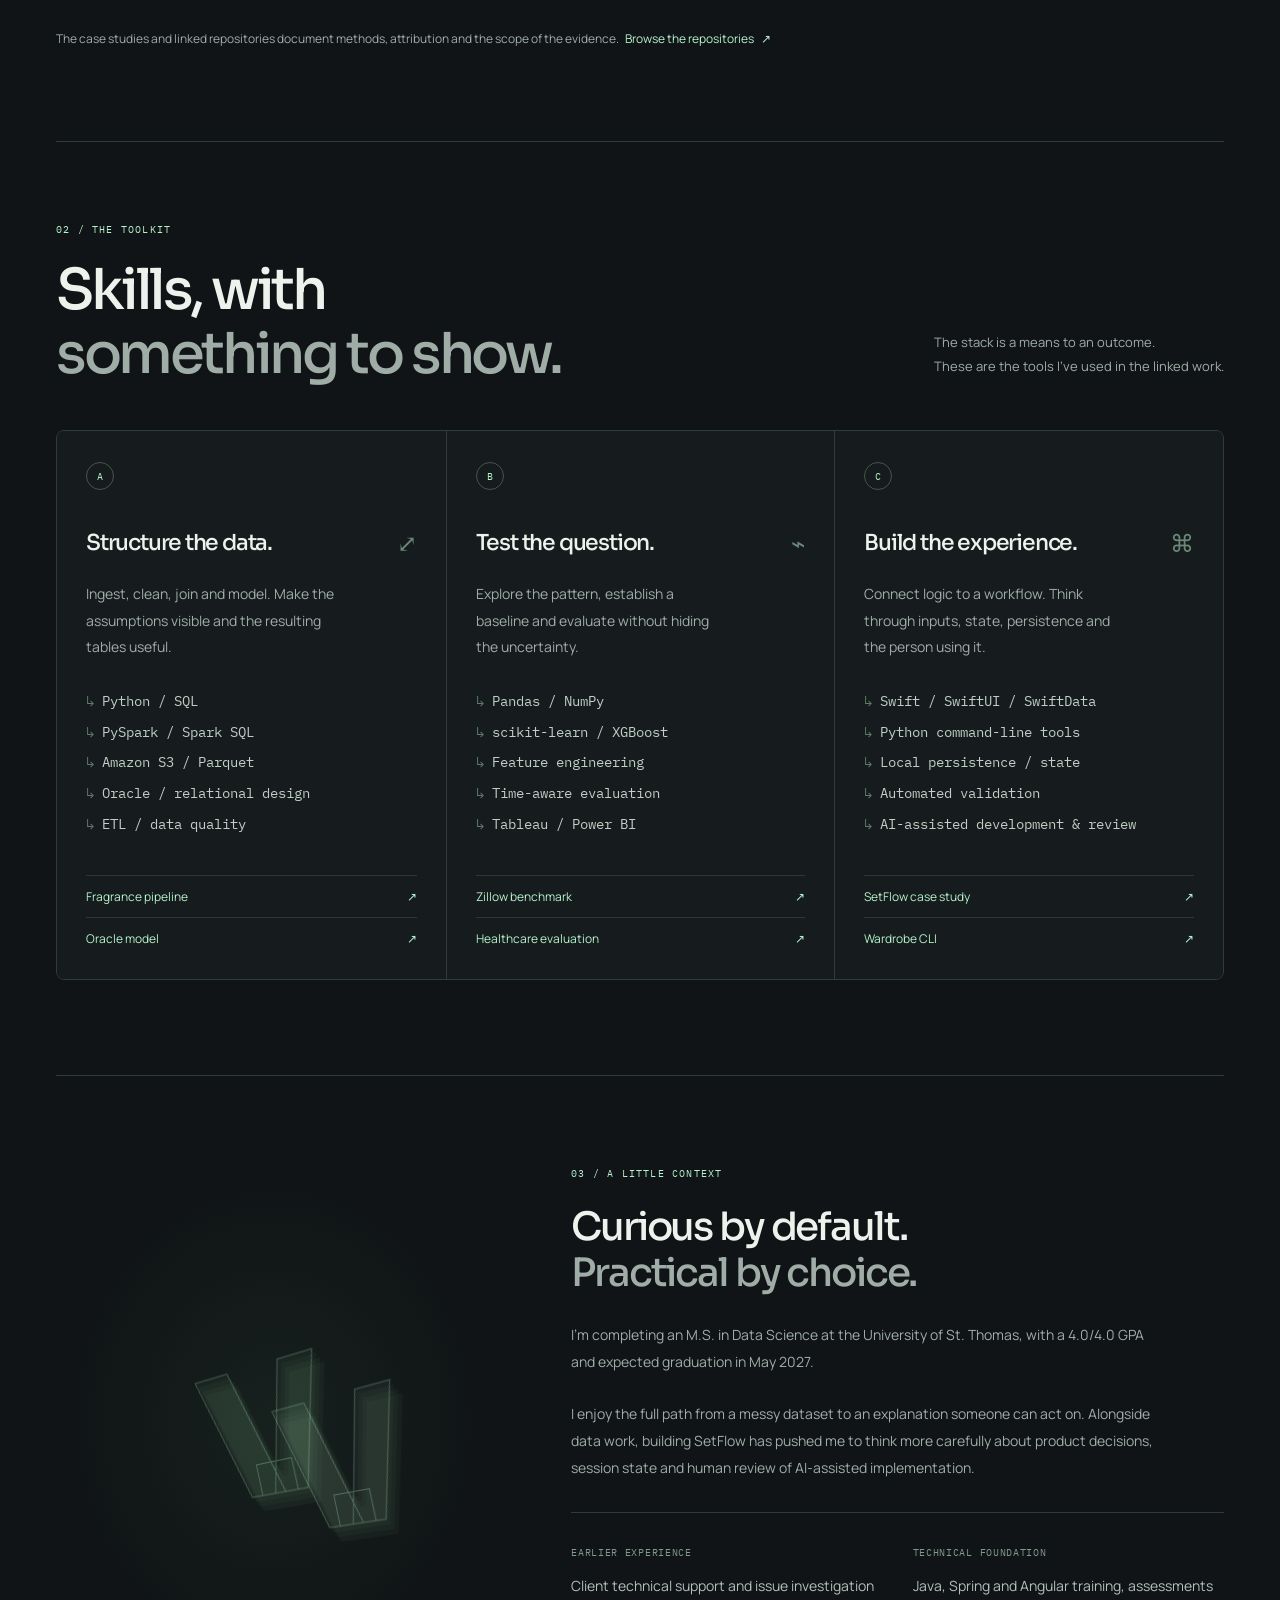
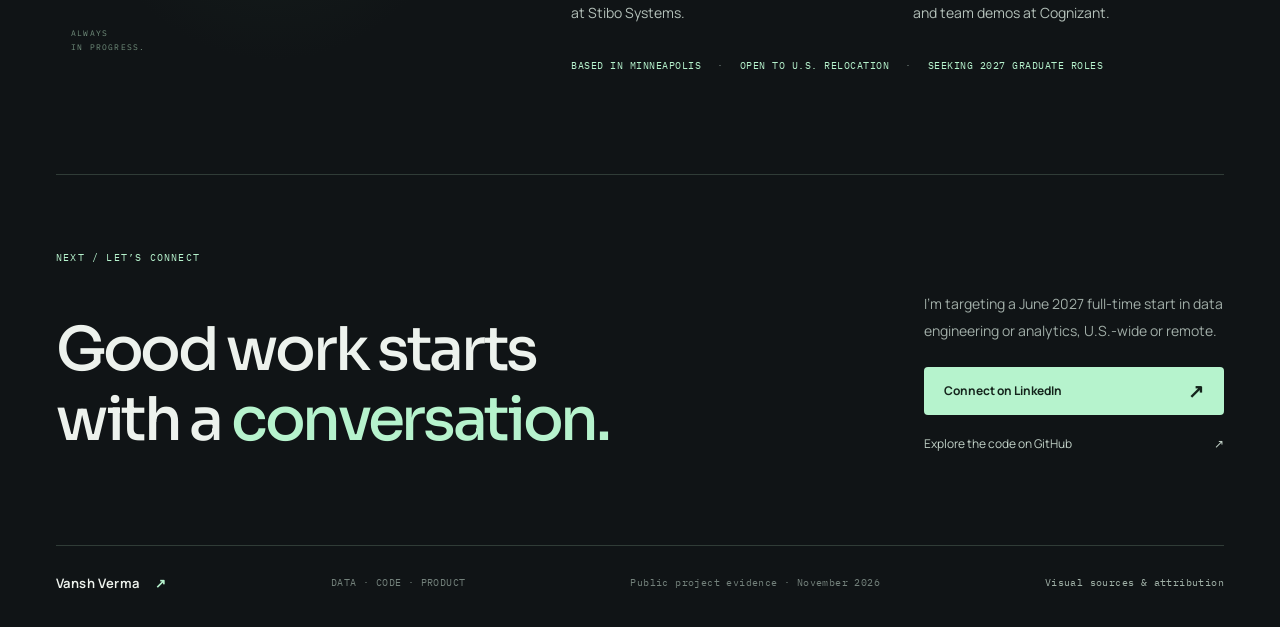
==== commit de7b96f7: "Clarify full-time availability in portfolio Contact" ====
--- a/docs/index.html
+++ b/docs/index.html
@@ -181,7 +181,7 @@
       <div class="about-copy"><p class="eyebrow">03 / A LITTLE CONTEXT</p><h2 id="about-title">Curious by default.<br><span class="muted-word">Practical by choice.</span></h2><p>I’m completing an M.S. in Data Science at the University of St. Thomas, with a 4.0/4.0 GPA and expected graduation in May 2027.</p><p>I enjoy the full path from a messy dataset to an explanation someone can act on. Alongside data work, building SetFlow has pushed me to think more carefully about product decisions, session state and human review of AI-assisted implementation.</p><div class="background-notes"><div><span>EARLIER EXPERIENCE</span><p>Client technical support and issue investigation at Stibo Systems.</p></div><div><span>TECHNICAL FOUNDATION</span><p>Java, Spring and Angular training, assessments and team demos at Cognizant.</p></div></div><div class="about-meta"><span>BASED IN MINNEAPOLIS</span><span>OPEN TO U.S. RELOCATION</span><span>SEEKING 2027 GRADUATE ROLES</span></div></div>
     </section>
 
-    <section class="contact-section section-shell" id="contact" aria-labelledby="contact-title"><p class="eyebrow">NEXT / LET’S CONNECT</p><div class="contact-layout"><h2 id="contact-title">Good work starts<br>with a <span>conversation.</span></h2><div><p>Exploring 2027 early-career opportunities in data engineering, analytics, BI and software products.</p><a class="button button-mint" href="https://www.linkedin.com/in/vansh-verma-403377333/">Connect on LinkedIn <span aria-hidden="true">↗</span></a><a class="contact-github" href="https://github.com/vanshverma0401-wq">Explore the code on GitHub <span aria-hidden="true">↗</span></a></div></div></section>
+    <section class="contact-section section-shell" id="contact" aria-labelledby="contact-title"><p class="eyebrow">NEXT / LET’S CONNECT</p><div class="contact-layout"><h2 id="contact-title">Good work starts<br>with a <span>conversation.</span></h2><div><p>I’m targeting a June 2027 full-time start in data engineering or analytics, U.S.-wide or remote.</p><a class="button button-mint" href="https://www.linkedin.com/in/vansh-verma-403377333/">Connect on LinkedIn <span aria-hidden="true">↗</span></a><a class="contact-github" href="https://github.com/vanshverma0401-wq">Explore the code on GitHub <span aria-hidden="true">↗</span></a></div></div></section>
   </main>
 
   <footer class="site-footer section-shell"><a class="footer-name" href="#">Vansh Verma <span aria-hidden="true">↗</span></a><span>DATA · CODE · PRODUCT</span><p>Public project evidence · November 2026</p><a href="assets/provenance.json">Visual sources & attribution</a></footer>
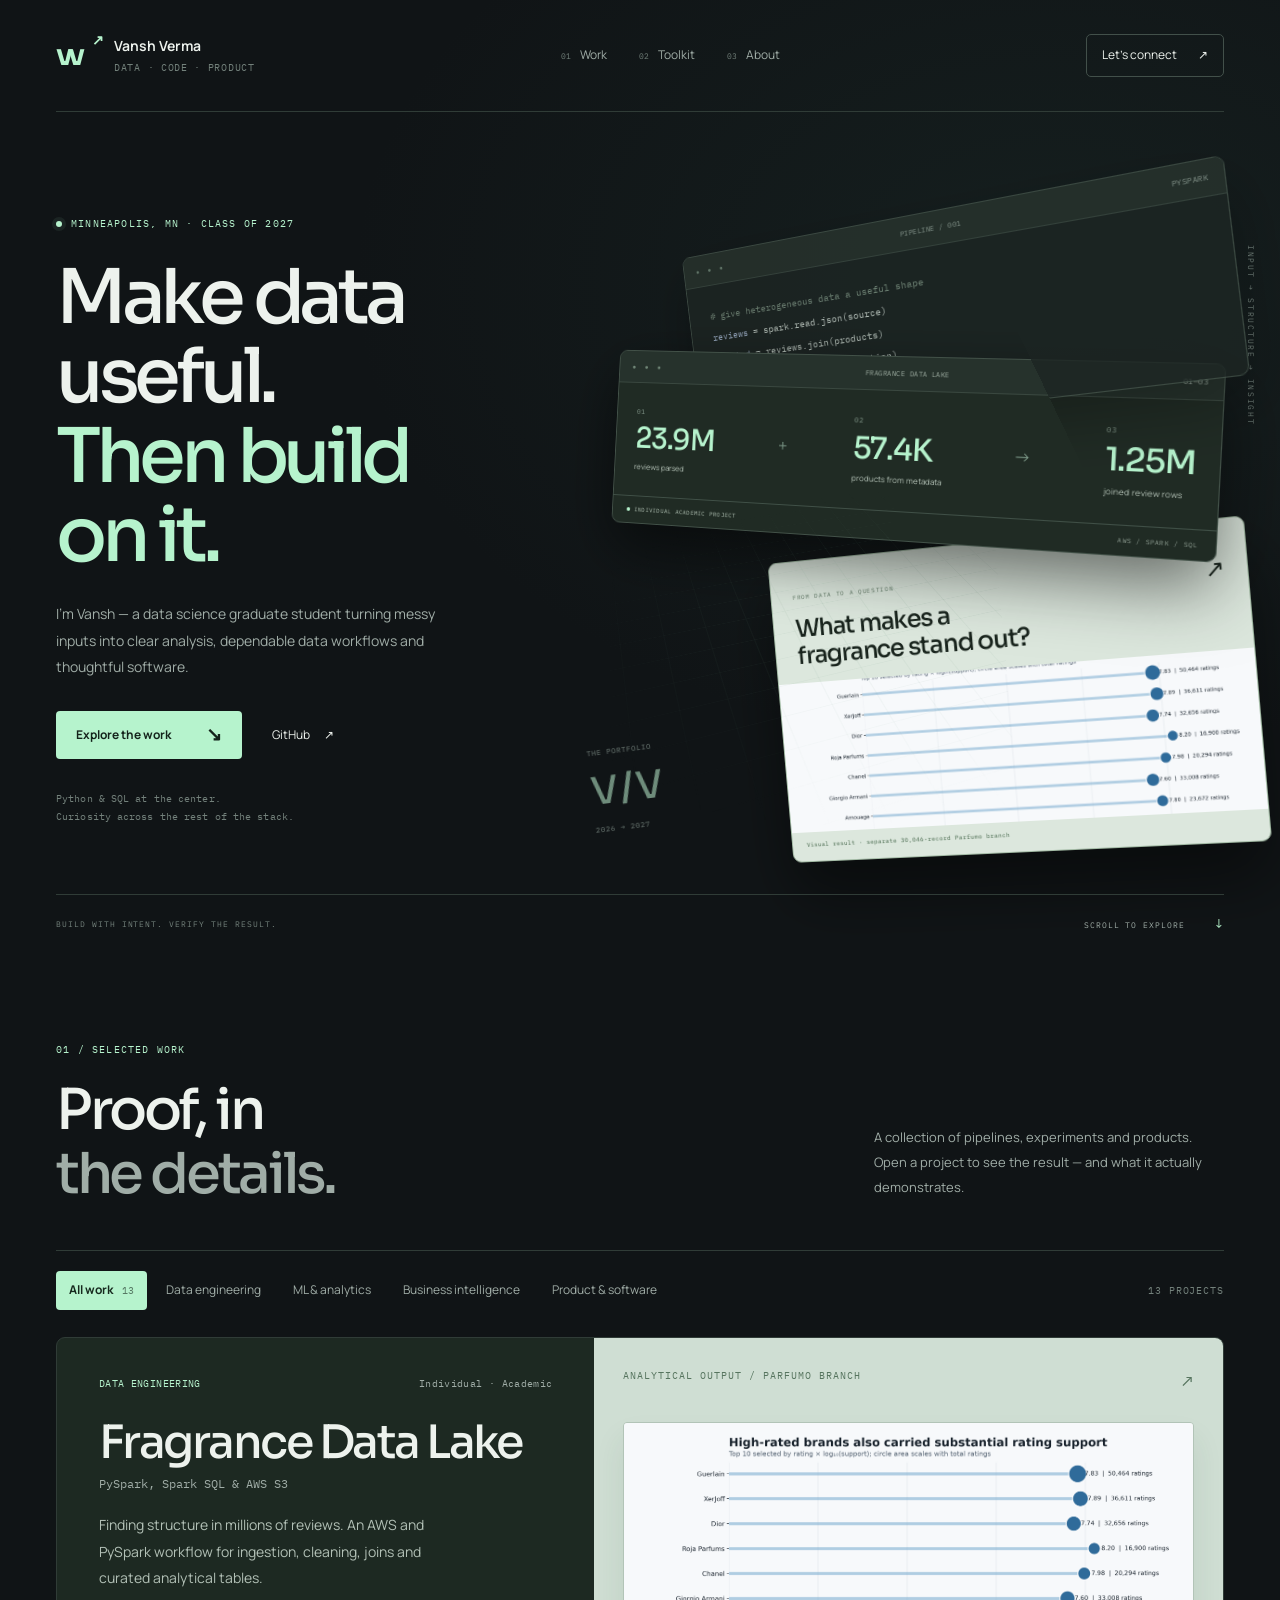
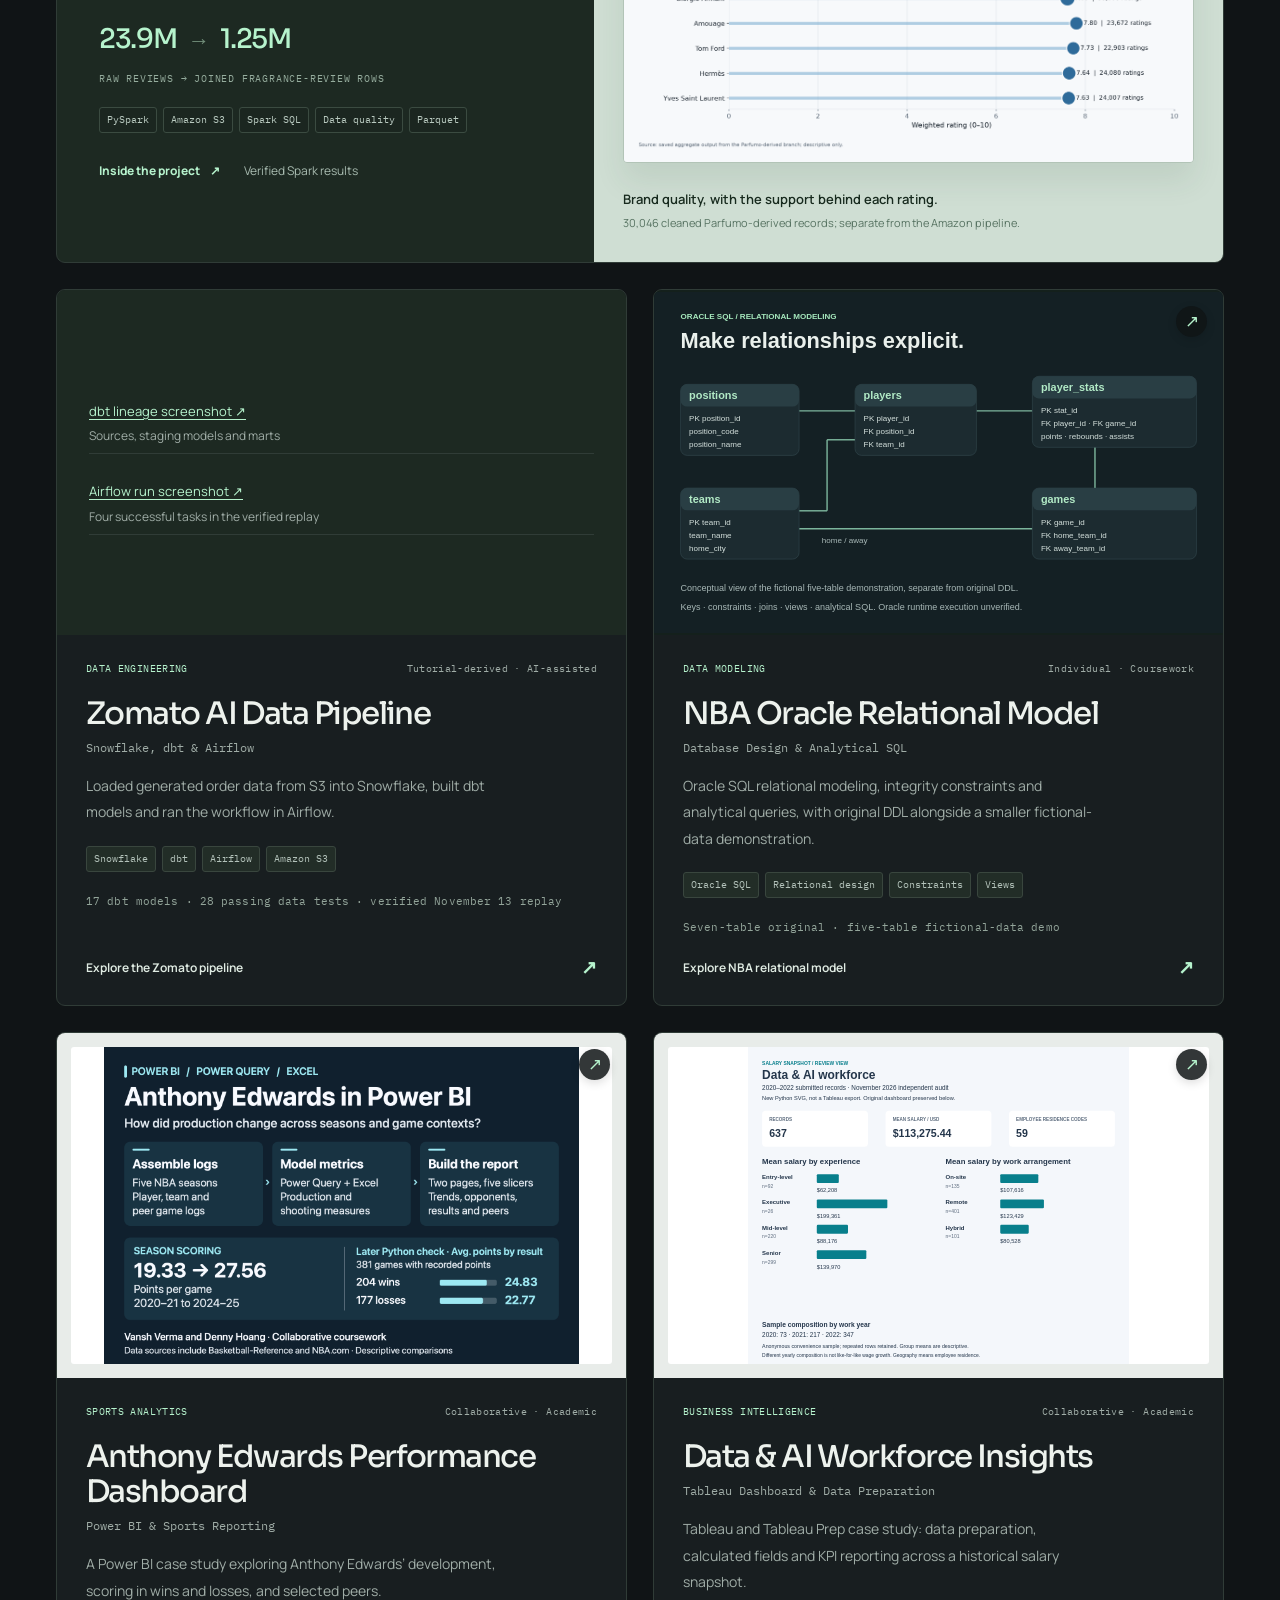
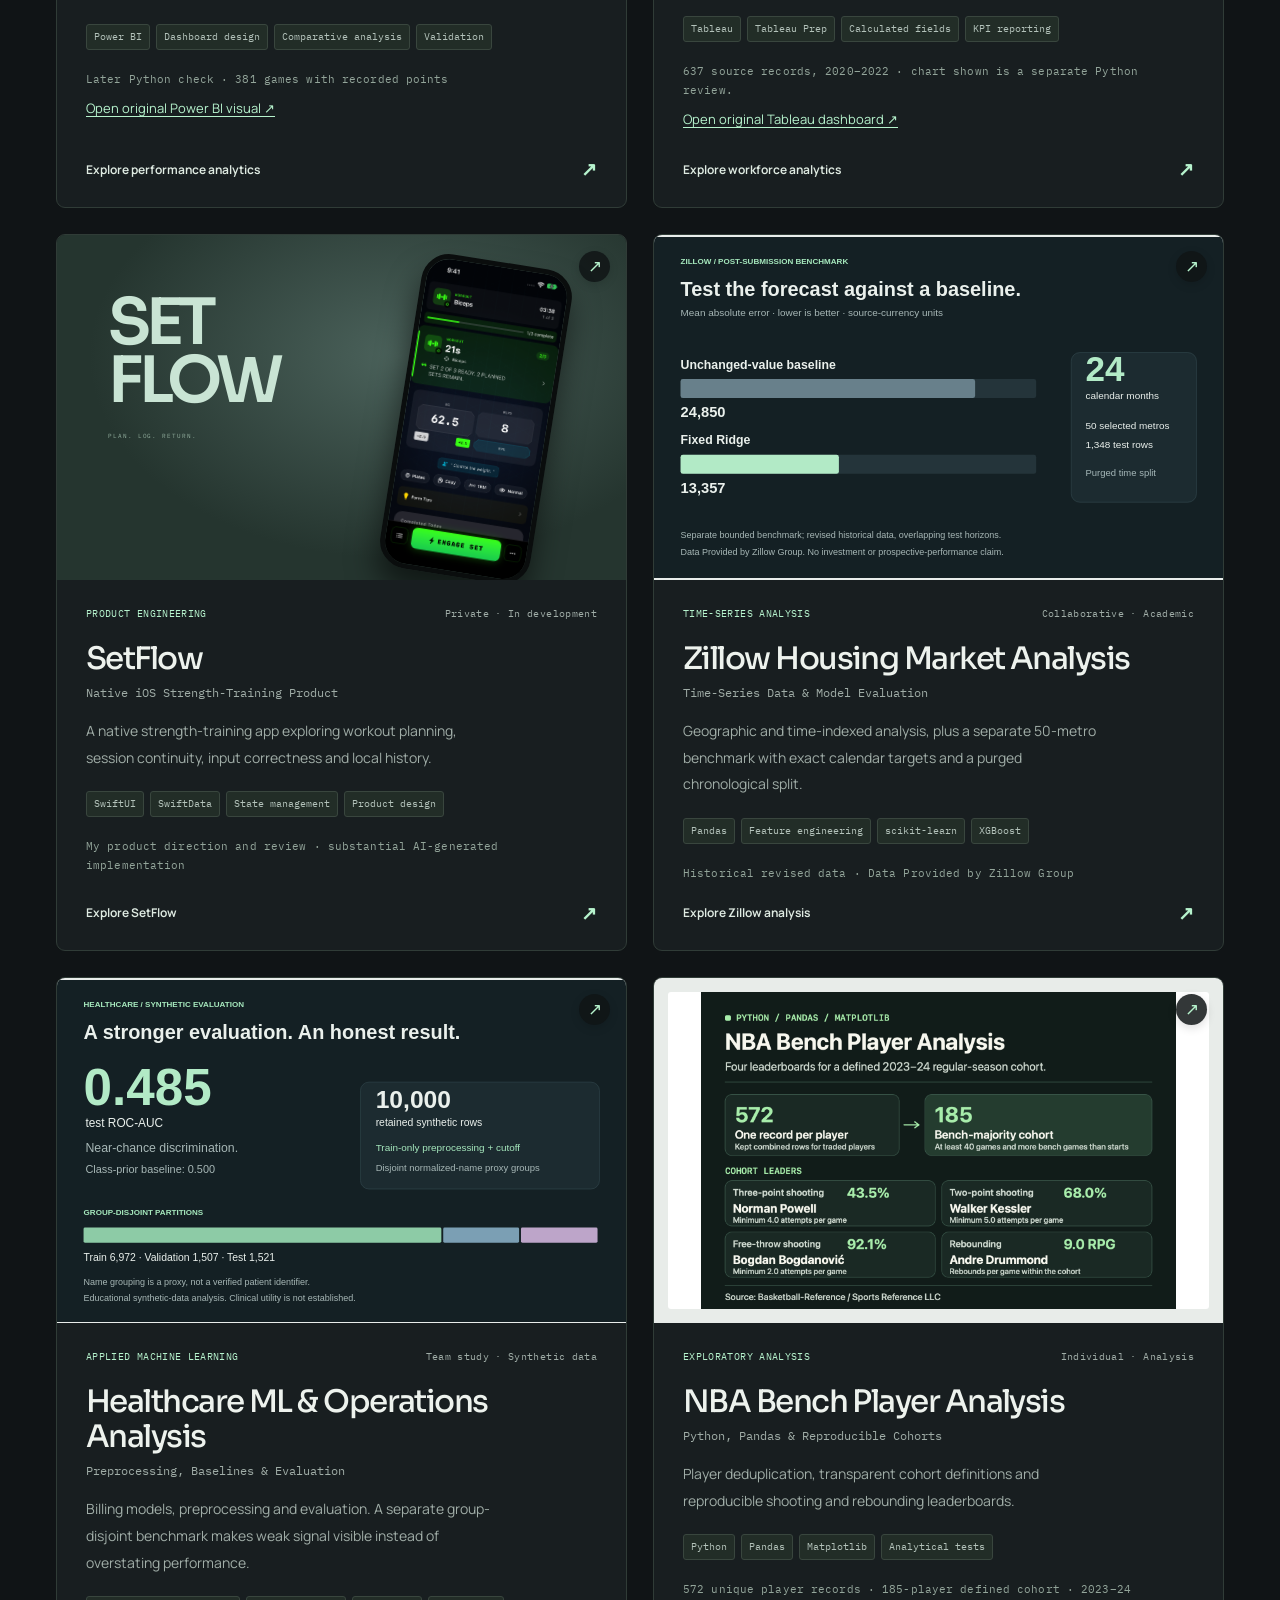
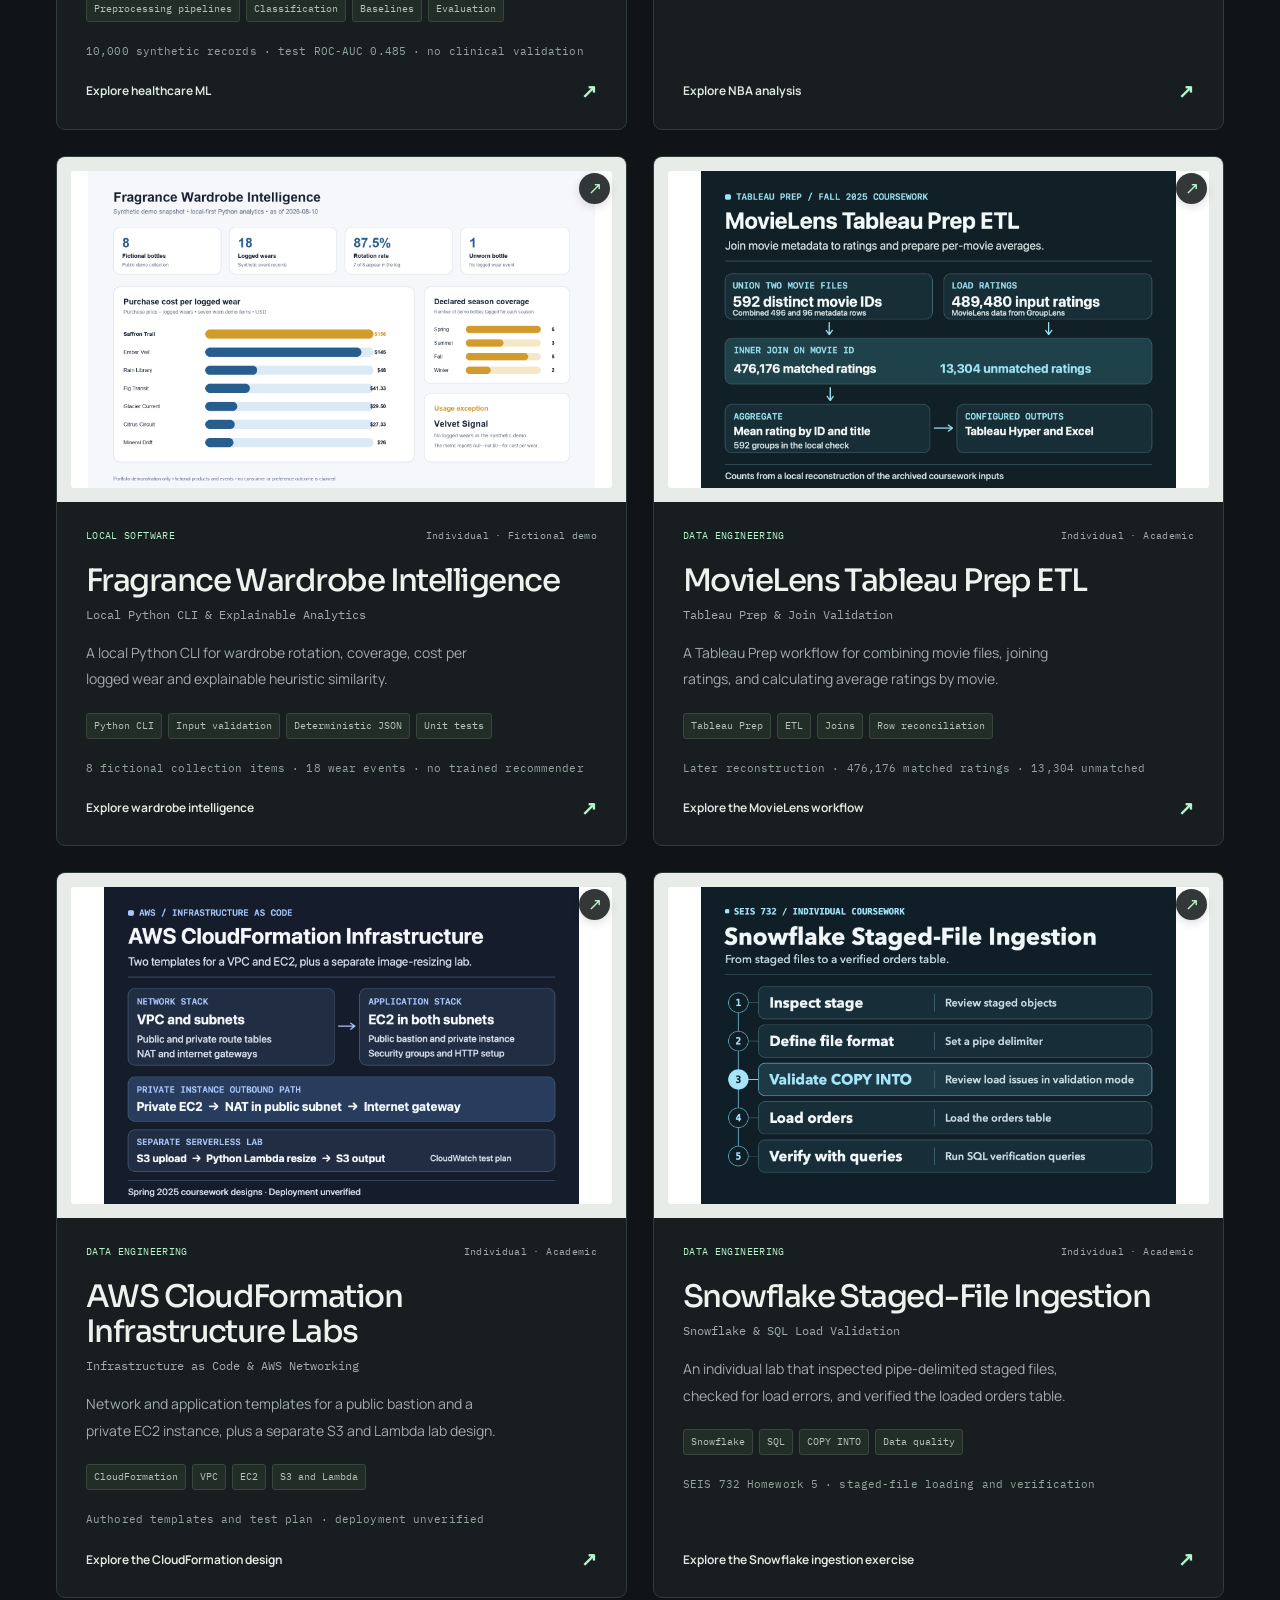
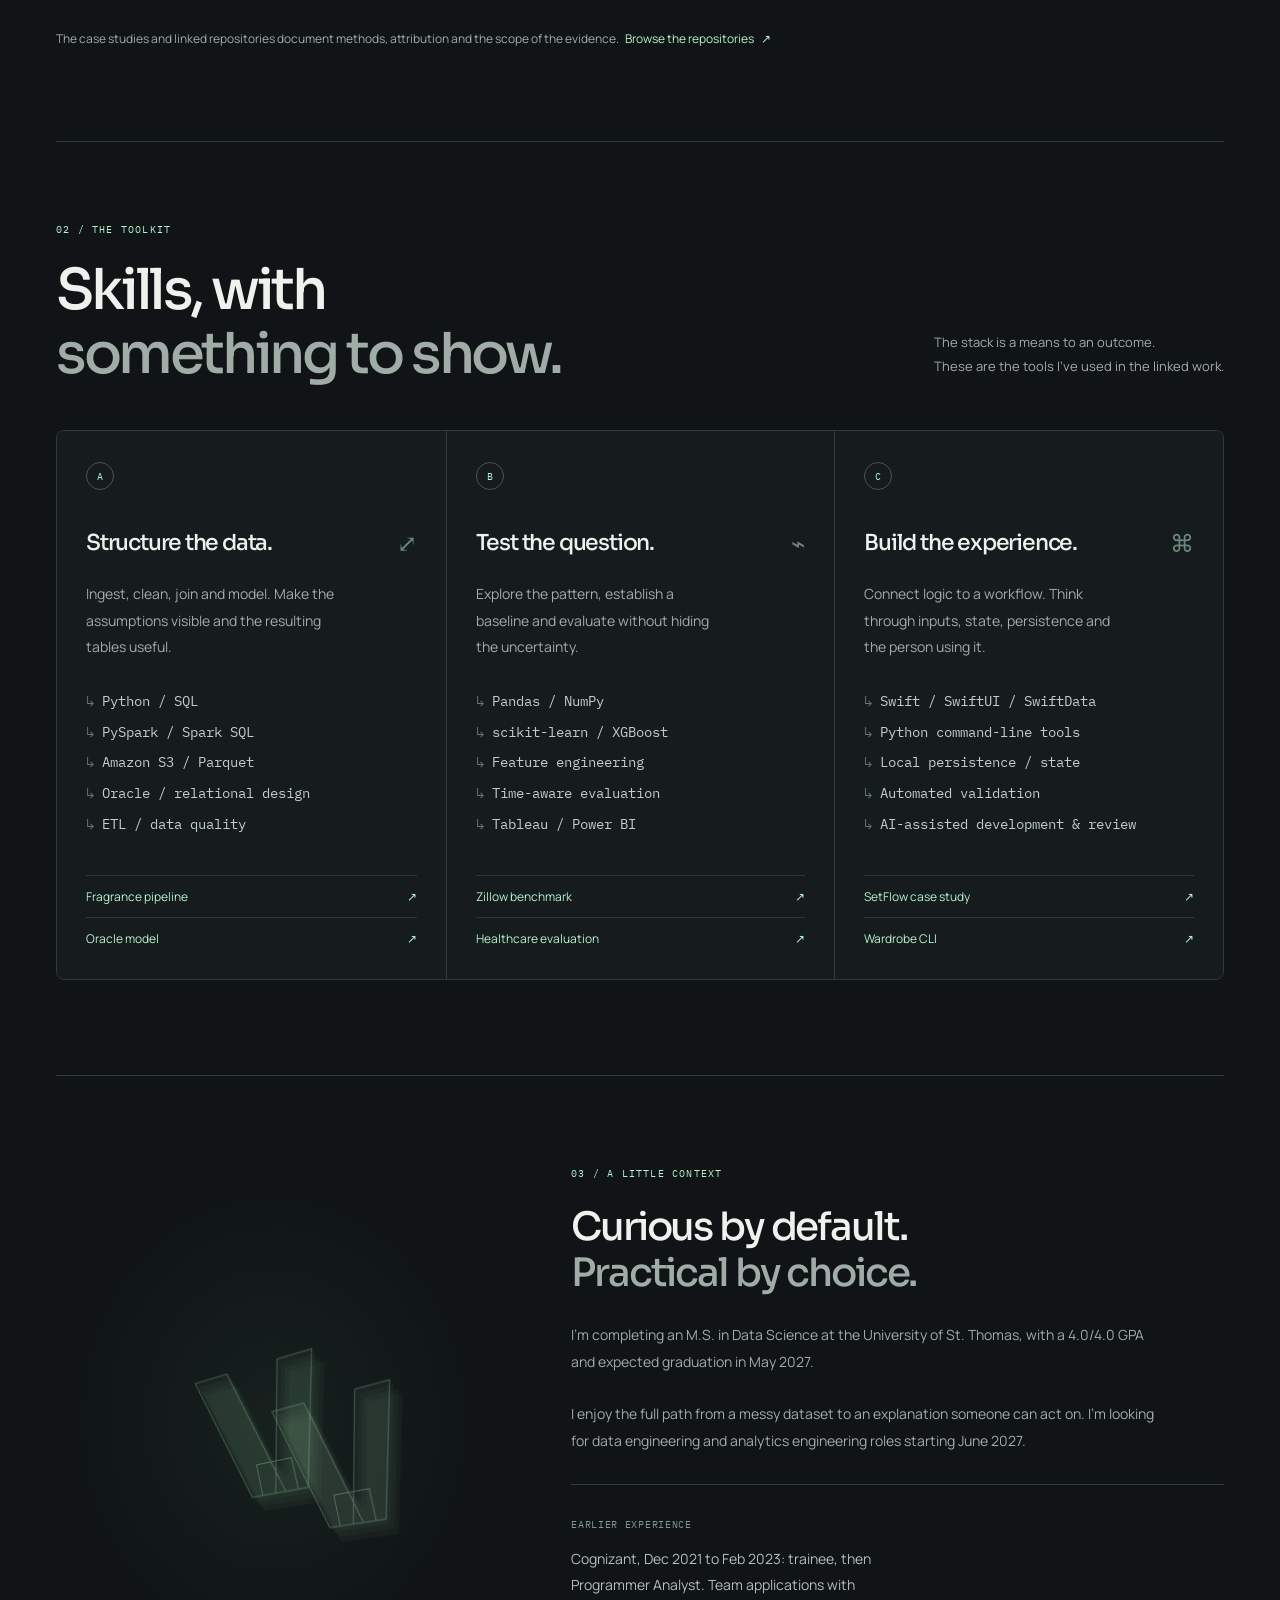
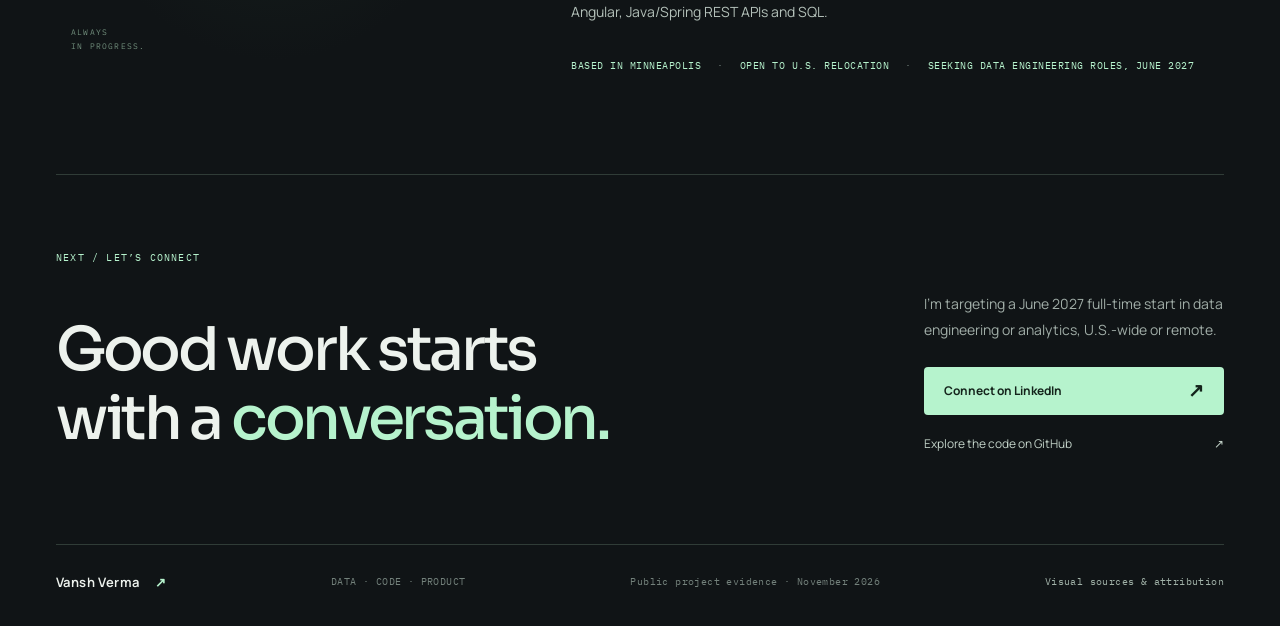
==== commit 5751a1f9: "Focus profile on data engineering and align with verified record - Lead the README with the data/ana" ====
--- a/docs/index.html
+++ b/docs/index.html
@@ -90,7 +90,7 @@
 
         <article class="project-card" data-category="data" data-project="oracle">
           <a class="project-image diagram-image" href="https://github.com/vanshverma0401-wq/nba-oracle-relational-model#demonstration-schema" data-open="oracle" aria-label="Explore the Oracle relational model"><img src="assets/generated/oracle-schema.svg" alt="Conceptual diagram of the five-table fictional NBA demonstration schema" loading="lazy"><span class="image-open" aria-hidden="true">↗</span></a>
-          <div class="card-copy"><div class="project-topline"><span class="project-index">DATA MODELING</span><span class="project-kind">Individual · Coursework</span></div><h3>NBA Oracle Relational Model <span class="project-stack">Database Design &amp; Analytical SQL</span></h3><p>Oracle SQL relational modeling, integrity constraints and analytical queries, with original DDL alongside a smaller fictional-data demonstration.</p><ul class="tags"><li>Oracle SQL</li><li>Relational design</li><li>Constraints</li><li>Views</li></ul><p class="evidence-note">Five-table demo · Oracle runtime verification pending</p><a class="card-link" href="https://github.com/vanshverma0401-wq/nba-oracle-relational-model#demonstration-schema" data-open="oracle">Explore NBA relational model <span aria-hidden="true">↗</span></a></div>
+          <div class="card-copy"><div class="project-topline"><span class="project-index">DATA MODELING</span><span class="project-kind">Individual · Coursework</span></div><h3>NBA Oracle Relational Model <span class="project-stack">Database Design &amp; Analytical SQL</span></h3><p>Oracle SQL relational modeling, integrity constraints and analytical queries, with original DDL alongside a smaller fictional-data demonstration.</p><ul class="tags"><li>Oracle SQL</li><li>Relational design</li><li>Constraints</li><li>Views</li></ul><p class="evidence-note">Seven-table original · five-table fictional-data demo</p><a class="card-link" href="https://github.com/vanshverma0401-wq/nba-oracle-relational-model#demonstration-schema" data-open="oracle">Explore NBA relational model <span aria-hidden="true">↗</span></a></div>
         </article>
 
         <article class="project-card" data-category="bi" data-project="powerbi">
@@ -178,7 +178,7 @@
 
     <section class="about-section section-shell" id="about" aria-labelledby="about-title">
       <div class="about-mark" aria-hidden="true"><span>v</span><span>v</span><small>ALWAYS<br>IN PROGRESS.</small></div>
-      <div class="about-copy"><p class="eyebrow">03 / A LITTLE CONTEXT</p><h2 id="about-title">Curious by default.<br><span class="muted-word">Practical by choice.</span></h2><p>I’m completing an M.S. in Data Science at the University of St. Thomas, with a 4.0/4.0 GPA and expected graduation in May 2027.</p><p>I enjoy the full path from a messy dataset to an explanation someone can act on. Alongside data work, building SetFlow has pushed me to think more carefully about product decisions, session state and human review of AI-assisted implementation.</p><div class="background-notes"><div><span>EARLIER EXPERIENCE</span><p>Client technical support and issue investigation at Stibo Systems.</p></div><div><span>TECHNICAL FOUNDATION</span><p>Java, Spring and Angular training, assessments and team demos at Cognizant.</p></div></div><div class="about-meta"><span>BASED IN MINNEAPOLIS</span><span>OPEN TO U.S. RELOCATION</span><span>SEEKING 2027 GRADUATE ROLES</span></div></div>
+      <div class="about-copy"><p class="eyebrow">03 / A LITTLE CONTEXT</p><h2 id="about-title">Curious by default.<br><span class="muted-word">Practical by choice.</span></h2><p>I’m completing an M.S. in Data Science at the University of St. Thomas, with a 4.0/4.0 GPA and expected graduation in May 2027.</p><p>I enjoy the full path from a messy dataset to an explanation someone can act on. I’m looking for data engineering and analytics engineering roles starting June 2027.</p><div class="background-notes"><div><span>EARLIER EXPERIENCE</span><p>Cognizant, Dec 2021 to Feb 2023: trainee, then Programmer Analyst. Team applications with Angular, Java/Spring REST APIs and SQL.</p></div></div><div class="about-meta"><span>BASED IN MINNEAPOLIS</span><span>OPEN TO U.S. RELOCATION</span><span>SEEKING DATA ENGINEERING ROLES, JUNE 2027</span></div></div>
     </section>
 
     <section class="contact-section section-shell" id="contact" aria-labelledby="contact-title"><p class="eyebrow">NEXT / LET’S CONNECT</p><div class="contact-layout"><h2 id="contact-title">Good work starts<br>with a <span>conversation.</span></h2><div><p>I’m targeting a June 2027 full-time start in data engineering or analytics, U.S.-wide or remote.</p><a class="button button-mint" href="https://www.linkedin.com/in/vansh-verma-403377333/">Connect on LinkedIn <span aria-hidden="true">↗</span></a><a class="contact-github" href="https://github.com/vanshverma0401-wq">Explore the code on GitHub <span aria-hidden="true">↗</span></a></div></div></section>
